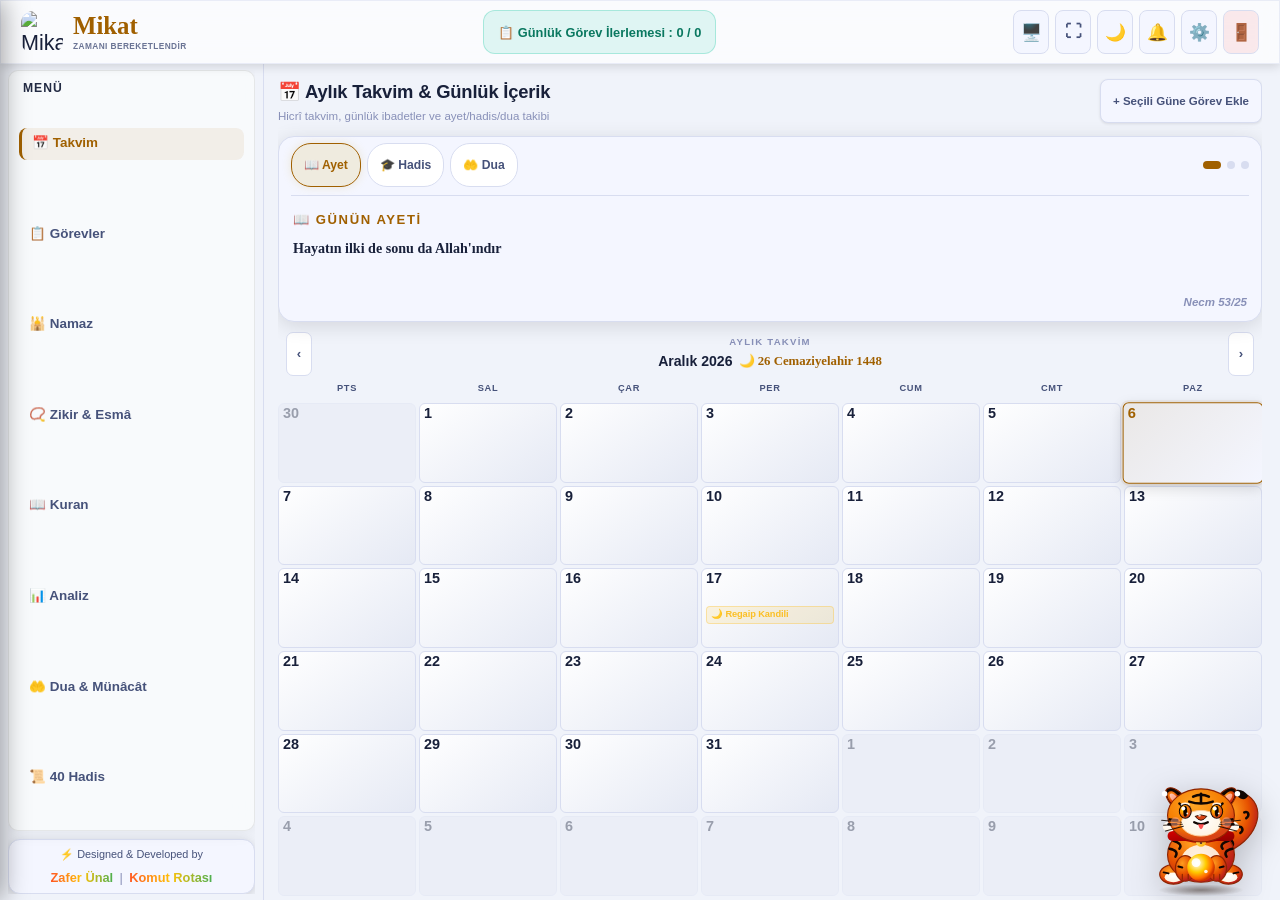
==== index.html @ a6296bce "feat(mikat): admin paneli, UI/UX ve PWA güncellemeleri, veri ve encoding optimizasyonu" ====
<!DOCTYPE html>
<html lang="tr" data-theme="light">

<head>
  <!--
  Mikat v7.1
  Görev yönetimi, ibadet takibi, alışkanlık izleme,
  odaklanma sayacı ve şifreli yedekleme uygulaması.
  Tek dosyalık HTML/CSS/JavaScript — localStorage tabanlı.
-->
  <meta charset="UTF-8">
  <meta http-equiv="Content-Security-Policy"
    content="default-src 'self'; script-src 'self' 'unsafe-inline' https://cdnjs.cloudflare.com; connect-src 'self' https://api.aladhan.com https://fonts.googleapis.com https://fonts.gstatic.com; style-src 'self' 'unsafe-inline' https://fonts.googleapis.com https://cdnjs.cloudflare.com; font-src 'self' https://fonts.gstatic.com https://cdnjs.cloudflare.com data:; img-src 'self' data:; frame-src 'none'; object-src 'none';">
  <meta name="viewport" content="width=device-width, initial-scale=1.0">
  <meta name="theme-color" content="#0d1117">
  <meta name="description"
    content="Mikat — Görev yönetimi, namaz takibi, alışkanlık izleme ve Pomodoro sayacı. Zamanı bereketlendir.">
  <meta name="application-name" content="Mikat">
  <meta name="apple-mobile-web-app-capable" content="yes">
  <meta name="apple-mobile-web-app-status-bar-style" content="black-translucent">
  <meta name="apple-mobile-web-app-title" content="Mikat">
  <title>Mikat — Zamanı Bereketlendir</title>
  <link rel="icon" type="image/png" sizes="192x192" href="icons/icon-192.png">
  <link rel="apple-touch-icon" href="icons/apple-touch-icon.png">
  <link rel="manifest" href="manifest.json">
  <link rel="preconnect" href="https://fonts.googleapis.com">
  <link rel="preconnect" href="https://fonts.gstatic.com" crossorigin>
  <link
    href="https://fonts.googleapis.com/css2?family=Amiri+Quran&family=Amiri:ital,wght@0,400;0,700;1,400;1,700&family=Scheherazade+New:wght@400;700&family=Outfit:wght@300;400;500;600;700&family=JetBrains+Mono:wght@400;500;600&display=swap"
    rel="stylesheet">
  <link rel="stylesheet" href="styles.css">
  
  <!-- NEXUS Auth Library & Guard (Safe Fallback for Standalone cPanel Deployment) -->
  <script src="../nexus-auth.js" onerror="console.warn('NexusAuth not loaded (standalone mode)');"></script>
  <script>if (typeof NexusAuth !== 'undefined' && typeof NexusAuth.requireAuth === 'function') { NexusAuth.requireAuth('../login.html'); }</script>
</head>

<body class="light">

  <!-- ═══ ÜST BAR ═══ -->
  <div class="topbar">
    <div style="display:flex; align-items:center; gap:8px;">
      <!-- Mobil Hamburger Butonu (sadece < 768px'de sol tarafta görünür) -->
      <button class="tbtn hamburger-btn" id="hamburgerBtn" onclick="toggleMobileDrawer()" title="Menü"
        aria-label="Menü" style="display:none;">☰</button>
      <div class="brand">
        <div class="brand-ico" style="background: none; border: none; padding: 0;">
          <img src="mikat-logo.png" alt="Mikat"
            style="width: 100%; height: 100%; object-fit: cover; border-radius: 12px; display: block;">
        </div>
        <div>
          <div class="brand-name">Mikat</div>
          <div class="brand-sub">Zamanı Bereketlendir</div>
        </div>
      </div>
    </div>

    <!-- Ortadaki Akıllı Canlı İstatistik Kartı (Tüm İbadet ve Görev Çipleri) -->
    <div class="header-dua" id="headerAssistant"
      style="display: flex; align-items: center; justify-content: center; gap: 6px;">
      <div id="headerAssistantMsg"
        style="display:flex; align-items:center; justify-content:center; gap:6px; flex-wrap:wrap; background:none; border:none;">
        Yükleniyor...</div>
    </div>

    <!-- Sağ Taraf: Akıllı Tahta, Tam Ekran, Tema, Bildirimler, Ayarlar -->
    <div class="top-r" style="display:flex; align-items:center; gap:6px;">
      <button class="tbtn" id="smartboardBtn" onclick="toggleSmartboardMode()"
        title="Akıllı Tahta Modu (Yazı/Buton Büyüt)" style="width:36px; height:36px; font-size:1.05rem;">🖥️</button>
      <button class="tbtn" id="fullscreenBtn" onclick="toggleFullscreen()" title="Tam Ekran Modu"
        style="width:36px; height:36px; font-size:1.05rem;">⛶</button>
      <button class="tbtn" id="themeBtn" onclick="toggleTheme()" title="Tema Değiştir"
        style="width:36px; height:36px; font-size:1.05rem;">☀️</button>
      <button class="tbtn notif-btn" id="notifBtn" onclick="toggleNotifications()" title="Bildirimler"
        style="width:36px; height:36px; font-size:1.05rem; position:relative;">
        🔔<div class="notif-dot"></div>
      </button>
      <button class="tbtn" onclick="openSettings()" title="Ayarlar"
        style="width:36px; height:36px; font-size:1.05rem;">⚙️</button>
      <button class="tbtn" onclick="NexusAuth.logout('../login.html')" title="Çıkış Yap"
        style="width:36px; height:36px; font-size:1.05rem; background: rgba(239, 68, 68, 0.1);">🚪</button>
    </div>
  </div>

  <!-- ═══ MOBİL DRAWER (Sidebar Slide-in) ═══ -->
  <div class="mobile-drawer-overlay" id="mobileDrawerOverlay" onclick="closeMobileDrawer()"></div>
  <div class="mobile-drawer" id="mobileDrawer">
    <div class="mobile-drawer-header">
      <div class="drawer-title-wrap">
        <span class="drawer-title">☰ Menü</span>
      </div>
      <button class="drawer-close-btn" onclick="closeMobileDrawer()" title="Kapat" aria-label="Kapat">✕</button>
    </div>
    <div class="mobile-drawer-menu">
      <button class="menu-item-vertical on" onclick="showView('calendar', this); closeMobileDrawer();">📅 Takvim</button>
      <button class="menu-item-vertical" onclick="showView('tasks', this); closeMobileDrawer();">📋 Görevler</button>
      <button class="menu-item-vertical" onclick="showView('prayers', this); closeMobileDrawer();">🕌 Namaz</button>
      <button class="menu-item-vertical" onclick="showView('zikir', this); closeMobileDrawer();">📿 Zikir &amp; Esmâ</button>
      <button class="menu-item-vertical" onclick="showView('quran', this); closeMobileDrawer();">📖 Kuran</button>
      <button class="menu-item-vertical" onclick="showView('habits', this); closeMobileDrawer();">📊 Analiz</button>
      <button class="menu-item-vertical" onclick="showView('dua', this); closeMobileDrawer();">🤲 Dua &amp; Münâcât</button>
      <button class="menu-item-vertical" onclick="showView('hadis', this); closeMobileDrawer();">📜 40 Hadis</button>
      <button class="menu-item-vertical" data-view="books" style="display: none;" onclick="showView('books', this); closeMobileDrawer();">📚 Kitaplık</button>
      <button class="menu-item-vertical" data-view="komutrotasi" style="display: none;" onclick="showView('komutrotasi', this); closeMobileDrawer();">🌐 Komut Rotası</button>
      <button class="menu-item-vertical" data-view="teacher" style="display: none;" onclick="showView('teacher', this); closeMobileDrawer();">🏫 Bilişimci Hocam</button>

      <button class="menu-item-vertical" onclick="openSettings(); closeMobileDrawer();" style="margin-top:8px;">⚙️ Ayarlar &amp; Sistem</button>

      <!-- Mobil Hızlı Aksiyon Butonları (Header Ortak Standartları) -->
      <div class="drawer-actions-grid" style="display: grid; grid-template-columns: repeat(3, 1fr); gap: 6px; margin-top: 10px;">
        <button class="tbtn" onclick="toggleSmartboardMode(); closeMobileDrawer();" title="Akıllı Tahta Modu" style="width:100%; height:38px; border-radius:8px; display:flex; align-items:center; justify-content:center; gap:4px; font-size:0.72rem; background:var(--sf2); border:1px solid var(--bd); color:var(--tx);"><span style="font-size:1rem;">🖥️</span> Tahta</button>
        <button class="tbtn" onclick="toggleFullscreen(); closeMobileDrawer();" title="Tam Ekran" style="width:100%; height:38px; border-radius:8px; display:flex; align-items:center; justify-content:center; gap:4px; font-size:0.72rem; background:var(--sf2); border:1px solid var(--bd); color:var(--tx);"><span style="font-size:1rem;">⛶</span> Ekran</button>
        <button class="tbtn" id="drawerThemeBtn" onclick="toggleTheme(); updateSettingsThemeNotifUI();" title="Tema Değiştir" style="width:100%; height:38px; border-radius:8px; display:flex; align-items:center; justify-content:center; gap:4px; font-size:0.72rem; background:var(--sf2); border:1px solid var(--bd); color:var(--tx);"><span style="font-size:1rem;">☀️</span> Tema</button>
        <button class="tbtn" onclick="toggleNotifications(); updateSettingsThemeNotifUI();" title="Bildirimler" style="width:100%; height:38px; border-radius:8px; display:flex; align-items:center; justify-content:center; gap:4px; font-size:0.72rem; background:var(--sf2); border:1px solid var(--bd); color:var(--tx); position:relative;"><span style="font-size:1rem;">🔔</span> Bildirim</button>
        <button class="tbtn" onclick="openSettings(); closeMobileDrawer();" title="Ayarlar" style="width:100%; height:38px; border-radius:8px; display:flex; align-items:center; justify-content:center; gap:4px; font-size:0.72rem; background:var(--sf2); border:1px solid var(--bd); color:var(--tx);"><span style="font-size:1rem;">⚙️</span> Ayarlar</button>
        <button class="tbtn" onclick="NexusAuth.logout('../login.html')" title="Çıkış Yap" style="width:100%; height:38px; border-radius:8px; display:flex; align-items:center; justify-content:center; gap:4px; font-size:0.72rem; background:rgba(239, 68, 68, 0.1); border:1px solid rgba(239, 68, 68, 0.2); color:#ef4444;"><span style="font-size:1rem;">🚪</span> Çıkış</button>
      </div>

      <!-- Geliştirici İmzası -->
      <a href="admin.html" class="developer-credit-card" style="margin-top: 14px; text-decoration: none; display: flex; cursor: pointer;">
        <div class="credit-header">
          <span>⚡ Designed &amp; Developed by</span>
        </div>
        <div class="credit-names">
          <span class="gradient-text-animated">Zafer Ünal</span>
          <span class="credit-divider">|</span>
          <span class="gradient-text-animated">Komut Rotası</span>
        </div>
      </a>
    </div>
  </div>

  <!-- ═══ ANA LAYOUT ═══ -->
  <div class="layout">

    <!-- SOL PANEL -->
    <div class="sidebar">
      <div class="sidebar-wrapper">
        <!-- Menü Kartı -->
        <div class="dcard sidebar-menu-card">
          <div class="slbl" style="margin-bottom:8px">Menü</div>
          <div class="sidebar-menu-list">
            <button class="menu-item-vertical on" onclick="showView('calendar', this)">📅 Takvim</button>
            <button class="menu-item-vertical" onclick="showView('tasks', this)">📋 Görevler</button>
            <button class="menu-item-vertical" onclick="showView('prayers', this)">🕌 Namaz</button>
            <button class="menu-item-vertical" onclick="showView('zikir', this)">📿 Zikir & Esmâ</button>
            <button class="menu-item-vertical" onclick="showView('quran', this)">📖 Kuran</button>
            <button class="menu-item-vertical" onclick="showView('habits', this)">📊 Analiz</button>
            <button class="menu-item-vertical" onclick="showView('dua', this)">🤲 Dua & Münâcât</button>
            <button class="menu-item-vertical" onclick="showView('hadis', this)">📜 40 Hadis</button>
            <button class="menu-item-vertical" data-view="books" style="display: none;" onclick="showView('books', this)">📚 Kitaplık</button>
            <button class="menu-item-vertical" data-view="komutrotasi" style="display: none;" onclick="showView('komutrotasi', this)">🌐 Komut Rotası</button>
            <button class="menu-item-vertical" data-view="teacher" style="display: none;" onclick="showView('teacher', this)">🏫 Bilişimci Hocam</button>
          </div>
        </div>

        <!-- Oturum Açma Kartı (Pasif Yapıldı - İleride Kullanılabilir) -->
        <div class="dcard sidebar-auth-card" id="sidebarAuthCard" style="display: none !important;"></div>

        <!-- Ayarlar Kartı (Üst Bara Taşındı) -->
        <div class="dcard sidebar-settings-card" style="display: none !important;">
          <div class="slbl" style="margin-bottom:6px">Ayarlar & Sistem</div>
          <div class="sidebar-settings-buttons" style="display:flex; gap:6px; margin-bottom:8px;">
            <button class="tbtn" onclick="toggleTheme()" title="Tema"
              style="flex:1; width:auto; height:36px;">☀️</button>
            <button class="tbtn notif-btn" onclick="toggleNotifications()" title="Bildirimler"
              style="flex:1; width:auto; height:36px; position:relative;">
              🔔<div class="notif-dot"></div>
            </button>
            <button class="tbtn" onclick="openSettings()" title="Ayarlar"
              style="flex:1; width:auto; height:36px;">⚙️</button>
          </div>
          <button class="tbtn-add" onclick="openAdd()" style="width:100%; height:36px;">+ Görev Ekle</button>
        </div>

        <!-- Geliştirici İmzası (MANDATORY RULE REQUIREMENT) -->
        <a href="admin.html" class="developer-credit-card" style="text-decoration: none; display: flex; cursor: pointer;">
          <div class="credit-header">
            <span>⚡ Designed &amp; Developed by</span>
          </div>
          <div class="credit-names">
            <span class="gradient-text-animated">Zafer Ünal</span>
            <span class="credit-divider">|</span>
            <span class="gradient-text-animated">Komut Rotası</span>
          </div>
        </a>
      </div>
    </div>

    <!-- ORTA — İÇERİK -->
    <div class="center">

      <!-- GÖREVLER -->
      <div class="view" id="v-tasks">
        <div class="page-hdr">
          <div>
            <div class="page-title" id="pgTitle">🗂️ Tüm Görevler</div>
            <div class="page-sub" id="pgSub">Tüm kategoriler</div>
          </div>
          <div class="page-acts" style="display:flex; gap:6px; align-items:center;">
            <button class="btn btn-primary" onclick="openAdd()" title="Yeni Görev Ekle">+ Görev Ekle</button>
            <button class="btn" id="btnHabitsPanelToggle" onclick="toggleTaskHabitsPanel()" title="Alışkanlıklarım">🔥
              Alışkanlıklar</button>
            <button class="btn" id="btnFocusPanelToggle" onclick="toggleTaskFocusPanel()"
              title="Odaklanma Sayacı & Süreler">⏱️ Odaklanma</button>
            <div class="tasks-action-dropdown-wrap" style="position:relative;">
              <button class="btn" onclick="toggleTaskActionsMenu(event)" title="Diğer İşlemler">⚡ İşlemler ▾</button>
              <div class="tasks-action-dropdown" id="tasksActionsMenu">
                <button onclick="openBatchAddModal()"><span class="act-ico">📥</span> Toplu Görev Ekle</button>
                <button id="btnToggleSelect" onclick="toggleSelectMode()"><span class="act-ico">☑️</span> Seçim Modu</button>
                <button onclick="clearDone()"><span class="act-ico">🧹</span> Tamamlananları Temizle</button>
                <button onclick="openCatManager()"><span class="act-ico">⚙️</span> Kategorileri Yönet</button>
              </div>
            </div>
          </div>
        </div>

        <!-- GÖREV ALIŞKANLIKLAR ÜST PANELİ -->
        <div class="tasks-habits-panel" id="tasksHabitsPanel"
          style="display: none; margin-bottom: 16px; margin-top: 8px; padding: 14px; background: var(--sf); border: 1px solid var(--bd); border-radius: var(--r);">
          <div style="display:flex; justify-content:space-between; align-items:center; margin-bottom:12px;">
            <span style="font-weight:700; font-size:0.88rem; color:var(--tx);">🔥 Günlük Alışkanlıklarım</span>
            <button class="btn btn-primary" style="padding:4px 10px; font-size:0.75rem;" onclick="addHabitPrompt()">+
              Yeni Alışkanlık</button>
          </div>
          <div id="habitListTasks" class="habits-view-list"></div>
        </div>

        <!-- GÖREV ODAKLANMA & POMODORO SAYACI (PREMİUM GLASSMORPHIC DASHBOARD) -->
        <div class="focus-dashboard-grid" id="tasksFocusPanel" style="display: none;">
          <!-- 1. SOL KART: POMODORO TIME RING & SAYAÇ -->
          <div class="focus-card">
            <div>
              <div class="focus-card-hdr">
                <div class="focus-card-title">⏱️ Odaklanma &amp; Pomodoro Zamanlayıcısı</div>
                <span id="timerCatLbl" style="color:var(--teal); font-weight:700; font-size:0.72rem;"></span>
              </div>

              <!-- MOD SEKMELERİ -->
              <div class="focus-mode-tabs">
                <button class="focus-mode-btn on" id="btnModeWork" onclick="setPomodoroMode('work', 25, this)">💻 Çalışma (25d)</button>
                <button class="focus-mode-btn" id="btnModeShortBreak" onclick="setPomodoroMode('shortBreak', 5, this)">☕ Mola (5d)</button>
                <button class="focus-mode-btn" id="btnModeLongBreak" onclick="setPomodoroMode('longBreak', 15, this)">🌴 Mola (15d)</button>
                <button class="focus-mode-btn" id="btnCancelBreak" onclick="clearBreakMode()" style="display:none; color:var(--rose); font-weight:800; background:var(--sf2); border:1px solid var(--rose);">✕ İptal</button>
              </div>

              <!-- RING TIMER -->
              <div class="focus-ring-center">
                <svg viewBox="0 0 110 110">
                  <defs>
                    <linearGradient id="pomoGradient" x1="0%" y1="0%" x2="100%" y2="100%">
                      <stop offset="0%" stop-color="var(--teal)" />
                      <stop offset="100%" stop-color="var(--gold)" />
                    </linearGradient>
                  </defs>
                  <circle cx="55" cy="55" r="45" fill="none" stroke="var(--bd)" stroke-width="7" />
                  <circle id="timerRing" cx="55" cy="55" r="45" fill="none" stroke="url(#pomoGradient)" stroke-width="7"
                    stroke-linecap="round" stroke-dasharray="282.74" stroke-dashoffset="0" transform="rotate(-90 55 55)"
                    style="transition: stroke-dashoffset 1s linear;" />
                </svg>
                <div style="position:absolute; top:0; left:0; width:100%; height:100%; display:flex; flex-direction:column; align-items:center; justify-content:center;">
                  <div class="focus-digits" id="tnum">25:00</div>
                  <div class="focus-status-lbl" id="tph">Çalışma Zamanı</div>
                </div>
              </div>

              <!-- HIZLI SÜRE ÇİPLERİ -->
              <div class="focus-presets">
                <button class="focus-preset-chip" onclick="setPreset(15,this)">15dk</button>
                <button class="focus-preset-chip on" onclick="setPreset(25,this)">25dk 📚</button>
                <button class="focus-preset-chip" onclick="setPreset(30,this)">30dk</button>
                <button class="focus-preset-chip" onclick="setPreset(45,this)">45dk</button>
                <button class="focus-preset-chip" onclick="setPreset(60,this)">60dk</button>
              </div>

              <!-- KATEGORİ SEÇİMİ VE SEANSLAR -->
              <select class="fsel" id="timerCat" style="width: 100%; margin-top: 8px;"></select>
              
              <div style="display:flex; justify-content:space-between; align-items:center; margin-top:10px; font-size:0.75rem; color:var(--tx2);">
                <span>Bugünkü Tamamlanan Seanslar</span>
                <div class="sdots" id="sdots">
                  <div class="sdot"></div>
                  <div class="sdot"></div>
                  <div class="sdot"></div>
                  <div class="sdot"></div>
                </div>
              </div>
            </div>

            <!-- BUTONLAR -->
            <div class="focus-act-btns">
              <button class="focus-btn-start" id="tbstart" onclick="timerToggle()">▶️ Başlat</button>
              <button class="focus-btn-reset" onclick="timerReset()">↺ Sıfırla</button>
            </div>
          </div>

          <!-- 2. SAĞ KART: KATEGORİ SÜRELERİ -->
          <div class="focus-card">
            <div>
              <div class="focus-card-hdr">
                <div class="focus-card-title">⏰ Günlük Kategori Süreleri</div>
                <span style="font-size:0.70rem; color:var(--tx3);">Odaklanılan Süreler</span>
              </div>
              <div id="catTimes" style="display:flex; flex-direction:column; gap:6px;"></div>
            </div>
          </div>
        </div>

        <!-- GÜNLÜK İLERLEME BARI -->
        <div class="task-prog-bar-wrap" id="taskProgressBarWrap">
          <div class="task-prog-info">
            <span class="task-prog-lbl" id="taskProgLbl">Günlük Görev İlerlemesi</span>
            <span class="task-prog-val" id="taskProgVal">%0 (0/0)</span>
          </div>
          <div class="task-prog-track">
            <div class="task-prog-fill" id="taskProgFill" style="width: 0%"></div>
          </div>
        </div>

        <!-- FİLTRE VE ARAMA ÇUBUĞU (KOMPAKT 2 SATIR) -->
        <div class="fbar-compact">
          <!-- Üst Satır: Arama, Kategori, Sıralama -->
          <div class="fbar-top-row">
            <div class="sw">
              <span class="sw-i">🔍</span>
              <input type="text" id="searchInp" placeholder="Görev ara..." oninput="renderTasks()" />
            </div>
            <select class="fsort" id="catFilterSel" onchange="filterCat(this.value || null)">
              <option value="">📂 Tüm Kategoriler</option>
            </select>
            <select class="fsort" id="sortSel" onchange="renderTasks()">
              <option value="priority">⚡ Öncelik</option>
              <option value="due">📅 Tarih</option>
              <option value="created">🕒 Eklenme</option>
              <option value="name">🔤 İsim</option>
              <option value="cat">📂 Kategori</option>
            </select>
          </div>
          <!-- Alt Satır: Segmented Filter Chips (Tam 3 Ana Filtre) -->
          <div class="fbar-segmented" id="taskMainFilterBar">
            <button class="fchip on" onclick="setFilter('all',this)" id="fchip-all">Tümü <span class="fchip-cnt" id="cnt-all">0</span></button>
            <button class="fchip" onclick="setFilter('pending',this)" id="fchip-pending">Bekliyor <span class="fchip-cnt" id="cnt-pending">0</span></button>
            <button class="fchip" onclick="setFilter('done',this)" id="fchip-done">Bitti <span class="fchip-cnt" id="cnt-done">0</span></button>
          </div>
        </div>

        <div id="taskList"></div>
      </div>

      <!-- TAKVİM -->
      <div class="view on" id="v-calendar">
        <div class="page-hdr">
          <div>
            <div class="page-title">📅 Aylık Takvim & Günlük İçerik</div>
            <div class="page-sub">Hicrî takvim, günlük ibadetler ve ayet/hadis/dua takibi</div>
          </div>
          <div class="page-acts">
            <button class="btn" onclick="openAddForSelectedDay()">+ Seçili Güne Görev Ekle</button>
          </div>
        </div>

        <!-- Mobil: Canlı istatistik chip'leri (sadece < 768px'de görünür) -->
        <div class="mobile-stats-strip" id="mobileStatsStrip">
          <div id="mobileStatsMsg" class="mobile-stats-inner">Yükleniyor...</div>
        </div>

        <!-- Günlük İçerik Slider Karesi (Yandan Geçişli & Otomatik) -->
        <div class="daily-slider-card">
          <div class="daily-slider-header">
            <div class="daily-slider-tabs">
              <button class="daily-tab-btn on" onclick="setDailySlide(0)">📖 Ayet</button>
              <button class="daily-tab-btn" onclick="setDailySlide(1)">🎓 Hadis</button>
              <button class="daily-tab-btn" onclick="setDailySlide(2)">🤲 Dua</button>
            </div>
            <div class="daily-slider-dots">
              <span class="daily-dot on" onclick="setDailySlide(0)"></span>
              <span class="daily-dot" onclick="setDailySlide(1)"></span>
              <span class="daily-dot" onclick="setDailySlide(2)"></span>
            </div>
          </div>

          <div class="daily-slider-wrapper" id="dailySliderWrapper">
            <div class="daily-slider-track" id="dailySliderTrack">
              <!-- 1. GÜNÜN AYETİ -->
              <div class="daily-slide">
                <div class="daily-title">📖 GÜNÜN AYETİ</div>
                <div class="daily-text" id="dailyAyatText">Rabbin, kendisinden başkasına kulluk etmemenizi ve anne babaya iyilik etmenizi emretti.</div>
                <div class="daily-src" id="dailyAyatSrc">İsrâ 17/23</div>
              </div>

              <!-- 2. GÜNÜN HADİSİ -->
              <div class="daily-slide hadis">
                <div class="daily-title">🎓 GÜNÜN HADİSİ</div>
                <div class="daily-text" id="dailyHadisText">Merhamet etmeyene merhamet olunmaz.</div>
                <div class="daily-src" id="dailyHadisSrc">Buhârî, Edeb, 18</div>
              </div>

              <!-- 3. GÜNÜN DUASI -->
              <div class="daily-slide dua">
                <div class="daily-title">🤲 GÜNÜN DUASI</div>
                <div class="daily-text" id="dailyDuaText">Rabbim! Beni namaza devam edenlerden eyle.</div>
                <div class="daily-src" id="dailyDuaSrc">İbrâhîm 14/40</div>
              </div>
            </div>
          </div>
        </div>

        <!-- Aylık Takvim -->
        <div class="cal-main-full">
          <div class="month-head">
            <button class="month-nav" onclick="changeMonth(-1)">‹</button>
            <div style="flex: 1; text-align: center; display: flex; flex-direction: column; align-items: center;">
              <div class="section-lbl">AYLIK TAKVİM</div>
              <div class="month-title" id="monthTitle">—</div>
            </div>
            <button class="month-nav" onclick="changeMonth(1)">›</button>
          </div>
          <div class="wgrid" id="wgrid"></div>
        </div>
      </div><!-- /v-calendar -->

      <!-- NAMAZ -->
      <div class="view" id="v-prayers">
        <div class="page-hdr">
          <div>
            <div class="page-title">🕌 Namaz Vakitleri & İbadet Takibi</div>
            <div class="page-sub">Konumunuza göre vakitler, vakit takipleri ve kaza hesaplayıcı</div>
          </div>
          <div class="page-acts">
            <button class="btn" onclick="openSettings()">⚙️ Vakit Ayarları</button>
          </div>
        </div>

        <!-- Ramazan & Kerahat Uyarıları -->
        <div id="ramazanBanner"
          style="display:none; background:linear-gradient(135deg,#059669,#047857); color:#fff; border-radius:10px; padding:10px 13px; margin-bottom:8px; font-size:.78rem; text-align:center; font-weight:600">
          🌙 Ramazan-ı Şerifiniz Mübarek Olsun</div>
        <div id="kerahatBanner"
          style="display:none; background:var(--rosebg); color:var(--rose); border:1px solid var(--rose); border-radius:10px; padding:10px 13px; margin-bottom:8px; font-size:.78rem; text-align:center; font-weight:700">
        </div>

        <!-- ── MASAÜSTÜ (PC): GÜNÜN 24 SAATLİK DETAYLI VAKİT ZAMAN ŞERİDİ ── -->
        <div class="ncard namaz-desktop-strip"
          style="margin-bottom: 10px; padding: 12px 16px; background: linear-gradient(135deg, #0d1b2e 0%, #060c15 100%); border: 2px solid #1e3a5f; border-radius: 16px;">
          <div style="display: flex; justify-content: space-between; align-items: center; margin-bottom: 10px;">
            <div
              style="font-weight: 800; font-size: 0.72rem; color: var(--gold); letter-spacing: 0.08em; text-transform: uppercase; display: flex; align-items: center; gap: 6px;">
              <span>⏳ GÜNÜN 24 SAATLİK DETAYLI VAKİT ZAMAN ŞERİDİ</span>
            </div>
            <div id="timelineCurrentTime"
              style="font-family: 'JetBrains Mono', monospace; font-size: 0.82rem; color: var(--teal); font-weight: 800;">
              --:--:--</div>
          </div>
          <div id="prayerTimelineCard" style="width: 100%; max-width: 100%; box-sizing: border-box;">
            <div id="prayerTimelineTrack"
              style="position: relative; width: 100%; height: 60px; background: rgba(0,0,0,0.6); border: 2.5px solid rgba(255,255,255,0.25); border-radius: 12px; overflow: visible; display: flex; align-items: center; box-shadow: 0 4px 18px rgba(0,0,0,0.5);">
              <div id="timelineSegments"
                style="position: absolute; top: 0; bottom: 0; left: 0; right: 0; display: flex; border-radius: 9px; overflow: hidden;">
              </div>
              <div id="timelineNeedle"
                style="position: absolute; top: -12px; bottom: -12px; width: 7px; background: #10b981; border-radius: 4px; z-index: 100; box-shadow: 0 0 20px #10b981, 0 0 8px #ffffff; transition: left 1s linear; pointer-events: none;">
                <div
                  style="position: absolute; top: 50%; left: 5px; transform: translateY(-50%); width: 0; height: 0; border-top: 12px solid transparent; border-bottom: 12px solid transparent; border-left: 16px solid #10b981; filter: drop-shadow(3px 0 6px rgba(16,185,129,0.9));">
                </div>
                <div
                  style="position: absolute; top: -16px; left: -11px; width: 29px; height: 29px; background: #10b981; border: 2.5px solid #ffffff; border-radius: 50%; display: flex; align-items: center; justify-content: center; font-size: 16px; font-weight: 900; color: #042f2e; box-shadow: 0 0 18px #10b981;">
                  ➔</div>
              </div>
            </div>
          </div>
        </div>

        <!-- ── MOBİL SÜRÜM: VAKİT KADRANI ── -->
        <div class="ncard gauge-card namaz-mobile-dial"
          style="margin-bottom: 10px; padding: 12px 14px; background: linear-gradient(135deg, #092c2a 0%, #031413 100%); border: 2px solid #0d403d; border-radius: 16px; box-shadow: 0 8px 32px rgba(0,0,0,0.4); width: 100%; box-sizing: border-box;">
          <div id="dialHoverTitle"
            style="color: var(--gold); font-size: 0.65rem; font-weight: 800; letter-spacing: 0.08em; text-transform: uppercase; margin-bottom: 6px; min-height: 14px; text-align: center; width: 100%;">
            VAKİT KADRANI
          </div>
          <div class="gauge-wrap"
            style="width: 100%; max-width: 360px; height: 180px; margin: 0 auto; position: relative; overflow: hidden; display: flex; justify-content: center;">
            <svg id="vakitDialSvg" width="360" height="180" viewBox="0 10 200 100" style="overflow: hidden;">
              <!-- Outer circle border (arch) -->
              <path d="M 18 110 A 82 82 0 0 1 182 110" fill="none" stroke="rgba(20,91,88,0.4)" stroke-width="1" />

              <!-- Outer Bezel for Hour Numbers (arch segment) -->
              <path d="M 2 110 A 98 98 0 0 1 198 110 L 182 110 A 82 82 0 0 0 18 110 Z" fill="#9bc7c5" stroke="#145b58" stroke-width="0.8" />

              <!-- Sector paths (annular sectors) -->
              <g id="dialSectors"></g>

              <!-- Separator lines -->
              <g id="dialSeparators"></g>

              <!-- Ticks and hour numbers -->
              <g id="dialHours"></g>

              <!-- Marker dots -->
              <g id="dialMarkers"></g>

              <!-- Central circle for countdown backdrop (arch) -->
              <path d="M 48 110 A 52 52 0 0 1 152 110 Z" fill="#a4cfce" stroke="#145b58" stroke-width="1.2" />

              <!-- Needle (Red pointer) -->
              <line id="dialNeedle" x1="100" y1="110" x2="100" y2="24" stroke="#ef4444" stroke-width="2.5" stroke-linecap="round" />
              <!-- Needle cap -->
              <circle cx="100" cy="110" r="4.5" fill="#ef4444" />
            </svg>

            <!-- Info in the center: countdown timer with dark text -->
            <div id="dialCenterText"
              style="position: absolute; bottom: 8px; left: 0; right: 0; display: flex; flex-direction: column; align-items: center; justify-content: center; text-align: center; pointer-events: none; line-height: 1.15;">
              <div id="dialCountdownLabel"
                style="font-size: 0.60rem; font-weight: 900; color: #0c3d3a; text-transform: uppercase; letter-spacing: 0.05em; opacity: 0.95; margin-bottom: 2px;">
                Vaktin Çıkmasına</div>
              <div style="font-size: 1.45rem; font-weight: 900; color: #031413; font-family: 'JetBrains Mono', monospace; letter-spacing: -0.02em;" id="dialCountdown">
                --:--<span style="font-size: 0.65em; font-weight: 900; vertical-align: super; margin-left: 1px;" id="dialCountdownSec">--</span>
              </div>
            </div>
          </div>
        </div>

        <!-- ── NAMAZ KARTLARI (VAKİT TİKLERİ, GÜNÜN AYETİ, KAZA BORÇLARI) ── -->
        <div class="namaz-cards-wrapper">

          <!-- 1. GÜNÜN AYETİ (MOBİLDE ÜSTTE TEK SATIR) -->
          <div class="namaz-quote-col">
            <div class="ncard" id="vaktinQuoteCard"
              style="display: flex; flex-direction: column; justify-content: space-between; gap: 6px; margin: 0; padding: 12px 16px; border-left: 4px solid var(--gold); border-radius: 12px; background: linear-gradient(135deg, #131924 0%, #090c12 100%); border: 1.5px solid var(--bd); flex: 1; overflow: hidden;">
              <!-- 1. Üst Kısım: Başlık -->
              <div id="vaktinQuoteTitle"
                style="font-size: 0.68rem; font-weight: 800; color: var(--gold); letter-spacing: 0.08em; text-align: left; width: 100%;">
                📖 GÜNÜN AYETİ</div>

              <!-- 2. Orta Kısım: Okunaklı Harekeli Arapça Ayet & Türkçe Meal -->
              <div
                style="display: flex; flex-direction: column; align-items: flex-end; text-align: right; gap: 4px; width: 100%; margin: 4px 0;">
                <div id="vaktinQuoteArabic"
                  style="font-family: var(--font-arabic); font-size: clamp(1.4rem, 1.75vw, 1.85rem); color: var(--gold); display: none; text-align: right; line-height: 1.85; direction: rtl; letter-spacing: normal; word-break: break-word; max-width: 100%; padding: 4px 0;">
                </div>
                <div id="vaktinQuoteText"
                  style="font-size: 0.94rem; font-weight: 700; color: var(--tx); line-height: 1.45; text-align: right; word-break: break-word; max-width: 100%;">
                </div>
              </div>

              <!-- 3. Alt Kısım: Sure İsim ve Numarası -->
              <div id="vaktinQuoteSrc"
                style="font-size: 0.84rem; color: var(--gold); font-weight: 800; text-align: left; width: 100%; border-top: 1px solid rgba(255,255,255,0.08); padding-top: 6px; margin-top: 2px;">
                —</div>
            </div>
          </div>

          <!-- 2. ALT SATIR: VAKİT TİKLERİ (SOL) & KAZA BORÇLARI (SAĞ) (MOBİLDE YAN YANA) -->
          <div class="namaz-check-qada-row">
            <!-- Vakit Tikleri Kartı -->
            <div class="ncard namaz-check-card"
              style="display: flex; flex-direction: column; justify-content: flex-start; margin: 0; padding: 6px 9px; border: 3px solid #1b355a; border-radius: 12px; flex: 1; align-self: stretch !important; box-sizing: border-box; background: linear-gradient(135deg, #0d1b2e 0%, #060c15 100%); gap: 4px;">
              <div class="daily-title"
                style="color:var(--teal); font-size: 0.56rem; font-weight: 800; letter-spacing: 0.08em; display: flex; justify-content: space-between; align-items: center;">
                <span>🕌 VAKİT TİKLERİ</span>
                <span id="namazCnt" style="color:var(--teal); font-family: 'JetBrains Mono', monospace;">0/5</span>
              </div>

              <!-- İbadet İlerleme Barı -->
              <div style="margin-bottom: 2px;">
                <div style="height: 4px; background: rgba(255,255,255,0.08); border-radius: 2px; overflow: hidden;">
                  <div id="ibadetBar"
                    style="height: 100%; width: 0%; background: linear-gradient(90deg, var(--teal), var(--gold)); transition: width 0.3s ease;">
                  </div>
                </div>
                <div id="ibadetMsg"
                  style="font-size: 0.54rem; color: var(--tx3); margin-top: 2px; font-weight: 600; text-align: center;">
                </div>
              </div>

              <div id="namazChecklist" style="display: flex; flex-direction: column; gap: 2px; flex: 1;"></div>
            </div>

            <!-- Kaza Namazı Borçlarım & Öngörü Kartı -->
            <div class="ncard qada-card" id="qadaCardCompact"
              style="display: flex; flex-direction: column; justify-content: flex-start; margin: 0; padding: 6px 9px; border: 3px solid #3d1b1b; border-radius: 12px; flex: 1; align-self: stretch !important; box-sizing: border-box; background: linear-gradient(135deg, #1a0c0c 0%, #090303 100%); gap: 4px;">
              <div class="qada-head"
                style="font-weight: 800; font-size: 0.56rem; color: var(--rose); letter-spacing: 0.08em; margin-bottom: 2px; text-transform: uppercase;">
                ⏳ KAZA BORÇLARIM</div>
              <div id="qadaBox" style="display: flex; flex-direction: column; gap: 2px; flex: 1;"></div>
              <div id="qadaCalculator"
                style="margin-top: 4px; padding-top: 4px; border-top: 1px solid rgba(255,255,255,0.06);"></div>
            </div>
          </div>

        </div>

        <!-- ── NAMAZ SONRASI TESBİHAT & DUALAR REHBERİ (AKORDİYON / SEKME KARTI) ── -->
        <div class="ncard"
          style="margin-bottom: 10px; padding: 14px 16px; background: linear-gradient(135deg, #111a28 0%, #0a101b 100%); border: 1.5px solid var(--bd); border-radius: 14px;">
          <!-- Kart Başlığı ve Sekme Butonları -->
          <div
            style="display:flex; justify-content:space-between; align-items:center; flex-wrap:wrap; gap:8px; margin-bottom:12px; border-bottom:1px solid rgba(255,255,255,0.08); padding-bottom:10px;">
            <div
              style="font-weight:800; font-size:0.75rem; color:var(--gold); letter-spacing:0.08em; text-transform:uppercase; display:flex; align-items:center; gap:6px;">
              <span>📿 NAMAZ SONRASI TESBİHAT & DUALAR REHBERİ</span>
            </div>
            <div class="fbar-segmented" style="margin:0;">
              <button class="fchip on" id="tesbihatTabBtn-tesbihat" onclick="switchTesbihatTab('tesbihat', this)">📿
                33'lük Tesbihat</button>
              <button class="fchip" id="tesbihatTabBtn-ayetelkursi" onclick="switchTesbihatTab('ayetelkursi', this)">📜
                Ayete'l-Kürsî</button>
              <button class="fchip" id="tesbihatTabBtn-namazDualari"
                onclick="switchTesbihatTab('namazDualari', this)">🤲 Namaz Duaları</button>
            </div>
          </div>

          <!-- Sekme İçerikleri -->
          <div id="tesbihatTabContent">
            <!-- JS renderTesbihatTab tarafından doldurulur -->
          </div>
        </div>

      </div><!-- /v-prayers -->

      <!-- 📿 ZİKİR & ESMÂ-ÜL HÜSNA MENÜSÜ -->
      <div class="view" id="v-zikir">
        <div class="page-hdr">
          <div>
            <div class="page-title">📿 Zikir & Esmâ-ül Hüsna</div>
            <div class="page-sub">Günlük tesbihatlar, Esmâ-ül Hüsna ve interaktif Zikirmatik</div>
          </div>
          <div class="page-acts">
            <button class="btn btn-primary" disabled style="opacity: 0.45; cursor: not-allowed; pointer-events: none;" title="Zikirmatik Sayacı Pasif">📿 Zikirmatik Sayacı (Pasif)</button>
          </div>
        </div>

        <!-- GÜNÜN ESMASI & ZİKİR AYETİ SLİDER KARTI (DÖNÜŞÜMLÜ VE KAYAR GEÇİŞLİ) -->
        <div class="daily-slider-card zikir-slider-card" style="margin-bottom: 14px;">
          <div class="daily-slider-header">
            <div class="daily-slider-tabs">
              <button class="zikir-tab-btn daily-tab-btn on" onclick="setZikirSlide(0)">✨ Günün Esması</button>
              <button class="zikir-tab-btn daily-tab-btn" onclick="setZikirSlide(1)">📖 Günün Zikir Ayeti</button>
            </div>
            <div class="daily-slider-dots">
              <span class="zikir-dot daily-dot on" onclick="setZikirSlide(0)"></span>
              <span class="zikir-dot daily-dot" onclick="setZikirSlide(1)"></span>
            </div>
          </div>

          <div class="daily-slider-wrapper" id="zikirSliderWrapper" style="overflow:hidden; width:100%; border-radius:12px;">
            <div class="daily-slider-track" id="zikirSliderTrack" style="display:flex; transition:transform 0.4s ease-in-out; width:200%;">
              
              <!-- 1. GÜNÜN ESMASI -->
              <div class="daily-slide zikir-slide" style="width:50%; flex-shrink:0; box-sizing:border-box; padding:12px 16px;">
                <div style="display:flex; align-items:center; justify-content:space-between; width:100%; margin-bottom:6px;">
                  <span style="color:var(--gold); font-size:0.75rem; font-weight:800; letter-spacing:0.08em;">✨ GÜNÜN ESMASI</span>
                </div>
                <div id="esmaArabic" style="font-family:var(--font-arabic); font-size:clamp(1.7rem, 2.2vw, 2.5rem); color:var(--gold); line-height:1.3; font-weight:700; text-align:right; direction:rtl;">—</div>
                <div id="esmaTranslit" style="font-size:1.05rem; font-weight:800; color:var(--teal); text-align:left; margin-top:4px;">—</div>
                <div id="esmaMeaning" style="font-size:0.88rem; line-height:1.4; font-weight:500; color:var(--tx2); font-style:italic; text-align:left; margin-top:2px;">—</div>
              </div>

              <!-- 2. GÜNÜN ZİKİR AYETİ -->
              <div class="daily-slide zikir-slide" style="width:50%; flex-shrink:0; box-sizing:border-box; padding:12px 16px;">
                <div style="display:flex; align-items:center; justify-content:space-between; width:100%; margin-bottom:6px;">
                  <span style="color:var(--teal); font-size:0.75rem; font-weight:800; letter-spacing:0.08em;">📖 GÜNÜN ZİKİR AYETİ</span>
                  <span id="zikirCountLabel" style="font-size:0.75rem; font-weight:800; color:var(--teal); background:rgba(62,207,176,0.15); padding:2px 8px; border-radius:10px; border:1px solid rgba(62,207,176,0.3); font-family:'JetBrains Mono',monospace;">Ayet</span>
                </div>
                <div id="zikirText" style="width:100%;">—</div>
              </div>

            </div>
          </div>
        </div>

        <!-- FİLTRE VE ARAMA KONTROL ÇUBUĞU -->
        <div class="fbar-compact zikir-filter-bar" style="margin-bottom: 12px;">
          <div class="fbar-top-row">
            <div class="sw">
              <span class="sw-i">🔍</span>
              <input type="text" id="searchZikirInp" placeholder="Zikir veya Esmâ-ül Hüsna ara..."
                oninput="filterZikirView()" />
            </div>
          </div>
          <div class="fbar-segmented zikir-tabs">
            <button class="fchip on" onclick="switchZikirTab('all', this)" id="ztab-all">📿 Günlük Zikirler (<span
                id="zcnt-all">0</span>)</button>
            <button class="fchip" onclick="switchZikirTab('done', this)" id="ztab-done">✅ Tamamlananlar (<span
                id="zcnt-done">0</span>)</button>
            <button class="fchip" onclick="switchZikirTab('esma', this)" id="ztab-esma">✨ Esmâ-ül Hüsna (<span
                id="zcnt-esma">99</span>)</button>
          </div>
        </div>

        <!-- DİNAMİK ZİKİR / ESMÂ GRİD KAPSAYICISI -->
        <div id="zikirGridContainer" class="zikir-grid-container"></div>

      </div><!-- /v-zikir -->

      <!-- ANALİZ MENÜSÜ -->
      <div class="view" id="v-habits">
        <div class="page-hdr">
          <div>
            <div class="page-title">📊 Verimlilik & İbadet Analitiği</div>
            <div class="page-sub">Haftalık ibadet takibiniz, seri zincirleriniz ve verimlilik raporlarınız</div>
          </div>
          <div class="page-acts">
            <button class="btn" onclick="renderAnalytics()">🔄 Analizi Güncelle</button>
          </div>
        </div>

        <!-- 1. GENEL GÖREV & VERİMLİLİK İSTATİSTİK KARTLARI (ÖZET) -->
        <div class="ag" id="agrid" style="margin-bottom: 24px;"></div>

        <!-- 2. HAFTALIK İBADET & NAMAZ TAKİBİ -->
        <div class="weekly-ibadet" id="weeklyIbadet"
          style="margin-bottom: 24px; padding:16px; background:var(--sf); border:1px solid var(--bd); border-radius:var(--r); display: flex; flex-direction: column; justify-content: space-between;">
          <div class="wi-head"
            style="margin-bottom: 12px; display: flex; justify-content: space-between; align-items: center;">
            <span style="font-weight: 700; font-size: 0.88rem; color: var(--tx);">📈 Haftalık Namaz & İbadet
              Takibi</span>
            <span class="wi-score" id="weeklyIbadetScore"
              style="color: var(--teal); font-weight: 800; font-size: 0.88rem;">0/35</span>
          </div>
          <div class="wi-days" id="weeklyIbadetDays"
            style="display: flex; align-items: center; justify-content: space-between; gap: 8px;"></div>
        </div>

        <!-- 3. HAFTALIK GÜNLÜK ZİKİR & TESBİHAT ANALİZİ -->
        <div class="weekly-ibadet" id="weeklyZikirAnalysis"
          style="margin-bottom: 24px; padding:16px; background:var(--sf); border:1px solid var(--bd); border-radius:var(--r); display: flex; flex-direction: column; justify-content: space-between;">
          <div class="wi-head"
            style="margin-bottom: 12px; display: flex; justify-content: space-between; align-items: center; flex-wrap: wrap; gap: 8px;">
            <span
              style="font-weight: 700; font-size: 0.88rem; color: var(--tx); display:flex; align-items:center; gap:6px;">
              📿 Haftalık Günlük Zikir & Tesbihat Analizi
            </span>
            <span class="wi-score" id="weeklyZikirScore"
              style="color: #60a5fa; font-weight: 800; font-size: 0.88rem;">0/35 zikir (0/3500 defa)</span>
          </div>
          <div class="wi-days" id="weeklyZikirDays"
            style="display: flex; align-items: center; justify-content: space-between; gap: 8px; margin-bottom: 14px;">
          </div>
          <!-- Bugünkü 5 Zikrin Detaylı Dağılım Kartları -->
          <div id="dailyZikirBreakdown"
            style="padding-top:12px; border-top:1px dashed var(--bd); display:flex; flex-direction:column; gap:8px;">
          </div>
        </div>

        <!-- 4. HAFTALIK KURAN TİLÂVETİ & HATİM ANALİZİ -->
        <div class="weekly-ibadet" id="weeklyQuranAnalysis"
          style="margin-bottom: 24px; padding:16px; background:var(--sf); border:1px solid var(--bd); border-radius:var(--r); display: flex; flex-direction: column; justify-content: space-between;">
          <div class="wi-head"
            style="margin-bottom: 12px; display: flex; justify-content: space-between; align-items: center; flex-wrap: wrap; gap: 8px;">
            <span
              style="font-weight: 700; font-size: 0.88rem; color: var(--tx); display:flex; align-items:center; gap:6px;">
              📖 Haftalık Kuran Tilâveti & Hatim Analizi
            </span>
            <span class="wi-score" id="weeklyQuranScore"
              style="color: var(--teal); font-weight: 800; font-size: 0.88rem;">0/36 sure okuması</span>
          </div>
          <div class="wi-days" id="weeklyQuranDays"
            style="display: flex; align-items: center; justify-content: space-between; gap: 8px; margin-bottom: 14px;">
          </div>
          <!-- Bugünkü 6 Sure Rutininin Detaylı Dağılım Kartları -->
          <div id="dailyQuranBreakdown"
            style="padding-top:12px; border-top:1px dashed var(--bd); display:flex; flex-direction:column; gap:8px;">
          </div>
        </div>

        <!-- 5. ALIŞKANLIK & KATEGORİ SERİ ZİNCİRLERİ (STREAKS) -->
        <div id="aperf" style="margin-bottom: 24px;"></div>

        <!-- 6. KESİNTİSİZ SERİ BANNER & DİJİTAL BAŞARIM ROZETLERİ -->
        <div class="dcard" style="background:linear-gradient(135deg, rgba(255, 193, 7, 0.15), rgba(255, 87, 34, 0.15)); border:1px solid var(--gold); padding:16px; display:flex; align-items:center; justify-content:space-between; border-radius:14px; margin-bottom:16px;">
          <div style="display:flex; align-items:center; gap:14px;">
            <div style="font-size:2.4rem; background:rgba(255,193,7,0.2); width:54px; height:54px; border-radius:14px; display:flex; align-items:center; justify-content:center;">🔥</div>
            <div>
              <div style="font-size:1.3rem; font-weight:800; color:var(--gold);" id="streakDaysVal">🔥 7 Günlük Seri</div>
              <div style="font-size:0.75rem; color:var(--tx2);" id="streakSubMsg">Tebrikler! Düzenli takibinizi bozmadan devam ediyorsunuz.</div>
            </div>
          </div>
          <div style="text-align:right;">
            <div style="font-size:0.72rem; color:var(--tx3);">Sonraki Rozet Hedefi</div>
            <div style="font-size:1.0rem; font-weight:800; color:var(--tx);" id="nextBadgeTarget">30 Gün Şampiyonu</div>
          </div>
        </div>

        <div class="slbl" style="font-size:0.78rem; margin-bottom:10px;">🎖️ Dijital Başarım Rozetleri</div>
        <div style="display:grid; grid-template-columns: repeat(auto-fill, minmax(220px, 1fr)); gap:12px; margin-bottom:24px;" id="badgesGrid">
          <!-- JS dynamic badges -->
        </div>
      </div><!-- /v-habits -->

      <!-- KURAN -->
      <div class="view" id="v-quran">
        <div class="page-hdr">
          <div>
            <div class="page-title">📖 Kuran-ı Kerîm Takip & Rutinler</div>
            <div class="page-sub">Günün ayeti, kaldığın yer ayracı ve vakitlere göre sure rutinleri</div>
          </div>
          <div class="page-acts">
            <button class="btn btn-primary" onclick="toast('HafızPro modu yakında aktif edilecek.', 'i')">🎧 HafızPro
              Ezber Modu</button>
          </div>
        </div>

        <div class="quran-dashboard" style="display:flex; flex-direction:column; gap:16px; width:100%; height:auto; overflow:visible;">
          <!-- ÜST SATIR: GÜNÜN AYETİ & AKILLI AYRAÇ (KOMPAKT) -->
          <div class="quran-top-row">
            <!-- GÜNÜN AYETİ KARTI -->
            <div class="qcard quran-verse-card">
              <div class="qcard-hdr">
                <div class="qcard-title">
                  ✨ Günün Ayeti <span class="quran-verse-ref" id="quranVerseRef">Fâtiha 1/1</span>
                </div>
                <div style="display:flex; gap:6px; align-items:center;">
                  <button class="tbtn" onclick="nextDailyVerse()" title="Başka Ayet Getir">Yeni Ayet</button>
                  <button class="tbtn" onclick="copyVerseText()" title="Kopyala">📋 Kopyala</button>
                </div>
              </div>
              <div class="quran-verse-ar" id="quranVerseAr">بِسْمِ اللّٰهِ الرَّحْمٰنِ الرَّح۪يمِ</div>
              <div class="quran-verse-tr" id="quranVerseTr">"Rahmân ve Rahîm olan Allah'ın adıyla."</div>
            </div>

            <!-- AKILLI AYRAÇ & HATİM TAKİBİ -->
            <div class="qcard quran-bookmark-card">
              <div class="qcard-hdr">
                <div class="qcard-title">📍 Akıllı Ayraç & Hatim Takibi</div>
                <button class="tbtn" onclick="openBookmarkModal()" title="Ayraç Düzenle">✏️ Düzenle</button>
              </div>
              <div class="qbm-compact-row">
                <div class="qbm-box">
                  <div class="qbm-lbl">Sure</div>
                  <div class="qbm-val" id="bmSurahName">Fâtiha</div>
                </div>
                <div class="qbm-box">
                  <div class="qbm-lbl">Sayfa</div>
                  <div class="qbm-val" id="bmPageNum">1 / 604</div>
                </div>
                <div class="qbm-box">
                  <div class="qbm-lbl">Ayet</div>
                  <div class="qbm-val" id="bmAyahNum">1</div>
                </div>
              </div>

              <!-- Hatim İlerleme Barı -->
              <div class="quran-prog-wrap">
                <div class="quran-prog-info">
                  <span>Hatim İlerlemesi</span>
                  <span id="hatimProgVal">%0.2 (1/604 Sayfa)</span>
                </div>
                <div class="task-prog-track">
                  <div class="task-prog-fill" id="hatimProgFill" style="width: 0.2%"></div>
                </div>
              </div>

              <div class="quran-bm-acts">
                <button class="btn btn-primary" onclick="incQuranPage(1)" style="flex:1;">+1 Sayfa</button>
                <button class="btn" onclick="incQuranPage(5)" style="flex:1;">+5 Sayfa</button>
              </div>
            </div>
          </div>

          <!-- ALT SATIR: GENİŞLETİLMİŞ GÜNLÜK RUTİN SURELER KARTI -->
          <div class="qcard quran-routines-card">
            <div class="qcard-hdr">
              <div class="qcard-title">📋 Günlük Rutin Sureler & Sünnet Okumaları</div>
              <span class="quran-badge" id="quranRoutineBadge">0/6 Tamamlandı</span>
            </div>
            <div class="quran-routines-grid" id="quranRoutinesList" style="display:flex; flex-direction:column; gap:16px; margin-top:14px; width:100%;">
              <!-- JS ile yüklenecek -->
            </div>
          </div>
        </div>
      </div>

      <!-- DUA & MÜNÂCÂT -->
      <div class="view" id="v-dua">
        <div class="page-hdr">
          <div>
            <div class="page-title">🤲 Dua & Münâcât Defteri</div>
            <div class="page-sub">Resulullah (s.a.v.) ve Peygamber Efendilerimizin duaları, Me'sûrât ve kişisel dua notlarınız</div>
          </div>
          <div class="page-acts">
            <button class="btn btn-primary" onclick="openAddDuaModal()">+ Yeni Dua Ekle</button>
          </div>
        </div>

        <!-- KURAN MENÜSÜ STİLİNDE ÜST KARTLAR PANELİ -->
        <div class="quran-dashboard" style="display:flex; flex-direction:column; gap:16px; width:100%; margin-bottom:16px;">
          <div class="quran-top-row">
            <!-- GÜNÜN NİYAZ & DUASI KARTI -->
            <div class="qcard quran-verse-card">
              <div class="qcard-hdr">
                <div class="qcard-title">
                  ✨ Günün Niyazı <span class="quran-verse-ref" id="duaFeaturedRef">Me'sûrât</span>
                </div>
                <div style="display:flex; gap:6px; align-items:center;">
                  <button class="tbtn" onclick="nextDailyDua()" title="Başka Dua Getir">Rastgele Dua</button>
                  <button class="tbtn" onclick="copyFeaturedDuaText()" style="white-space:nowrap; flex-shrink:0;">📋 Kopyala</button>
                </div>
              </div>
              <div class="quran-verse-ar" id="duaFeaturedAr">أَصْبَحْنَا وَأَصْبَحَ الْمُلْكُ لِلَّهِ وَالْحَمْدُ لِلَّهِ</div>
              <div class="quran-verse-tr" id="duaFeaturedTr">"Sabaha erdik, mülk de Allah'ın olarak sabaha erdi. Hamd Allah'a mahsustur."</div>
            </div>

            <!-- DUA İLERLEME & ÇETELE KARTI -->
            <div class="qcard quran-bookmark-card">
              <div class="qcard-hdr">
                <div class="qcard-title">🤲 Günlük Dua Çetelesi & İlerleme</div>
                <span class="quran-badge" id="duaBadgeVal">0/0 Okundu</span>
              </div>
              <div class="qbm-compact-row">
                <div class="qbm-box">
                  <div class="qbm-lbl">Tüm Dualar</div>
                  <div class="qbm-val" id="duaCountTotal">0</div>
                </div>
                <div class="qbm-box">
                  <div class="qbm-lbl">Okunan</div>
                  <div class="qbm-val" id="duaCountDone" style="color:var(--teal);">0</div>
                </div>
                <div class="qbm-box">
                  <div class="qbm-lbl">Kalan</div>
                  <div class="qbm-val" id="duaCountPending" style="color:var(--gold);">0</div>
                </div>
              </div>

              <!-- Dua İlerleme Barı -->
              <div class="quran-prog-wrap">
                <div class="quran-prog-info">
                  <span>Günlük Okuma Oranı</span>
                  <span id="duaProgVal">%0</span>
                </div>
                <div class="task-prog-track">
                  <div class="task-prog-fill" id="duaProgFill" style="width:0%; background:linear-gradient(90deg, var(--teal), var(--gold));"></div>
                </div>
              </div>
            </div>
          </div>
        </div>

        <div class="fbar-compact" style="margin-bottom: 14px;">
          <div class="fbar-top-row">
            <div class="sw">
              <span class="sw-i">🔍</span>
              <input type="text" id="searchDuaInp" placeholder="Dua, meâl veya başlık ara..." oninput="renderDuaView()" />
            </div>
          </div>
          <div class="fbar-segmented">
            <button class="fchip on" onclick="switchDuaTab('all', this)" id="duatab-all">🤲 Tüm Dualar</button>
            <button class="fchip" onclick="switchDuaTab('custom', this)" id="duatab-custom">📝 Kişisel Dualarım</button>
          </div>
        </div>

        <div id="duaGridContainer" style="display:flex; flex-direction:column; gap:14px; width:100%;"></div>
      </div><!-- /v-dua -->

      <!-- 40 HADİS-İ ŞERİF -->
      <div class="view" id="v-hadis">
        <div class="page-hdr">
          <div>
            <div class="page-title">📜 40 Hadis-i Şerif & Ezber Takibi</div>
            <div class="page-sub">Peygamber Efendimizin (s.a.v.) mübarek hadisleri, konu anlatımları ve ezber çetelesi</div>
          </div>
        </div>

        <!-- KURAN MENÜSÜ STİLİNDE ÜST KARTLAR PANELİ -->
        <div class="quran-dashboard" style="display:flex; flex-direction:column; gap:16px; width:100%; margin-bottom:16px;">
          <div class="quran-top-row">
            <!-- GÜNÜN HADİS-İ ŞERİFİ KARTI -->
            <div class="qcard quran-verse-card">
              <div class="qcard-hdr" style="flex-wrap:wrap; gap:6px; width:100%; box-sizing:border-box;">
                <div class="qcard-title" style="flex:1 1 auto; min-width:0; word-break:break-word;">
                  ✨ Günün Hadis-i Şerifi <span class="quran-verse-ref" id="hadisFeaturedRef">Buhârî 1</span>
                </div>
                <div style="display:flex; gap:4px; align-items:center; flex-wrap:nowrap; flex-shrink:0; margin-left:auto;">
                  <button class="tbtn" onclick="nextDailyHadis()" title="Rastgele Hadis Getir" style="font-size:0.70rem; padding:3px 7px; white-space:nowrap;">🎲 Rastgele</button>
                  <button class="tbtn" onclick="copyFeaturedHadisText()" style="white-space:nowrap; flex-shrink:0; font-size:0.70rem; padding:3px 7px;">📋 Kopyala</button>
                </div>
              </div>
              <div class="quran-verse-ar" id="hadisFeaturedAr">إِنَّمَا الْأَعْمَالُ بِالنِّيَّاتِ</div>
              <div class="quran-verse-tr" id="hadisFeaturedTr">"Ameller ancak niyetlere göredir. Herkes için ancak niyet ettiğinin karşılığı vardır."</div>
            </div>

            <!-- HADİS EZBER & ÇETELE KARTI -->
            <div class="qcard quran-bookmark-card">
              <div class="qcard-hdr">
                <div class="qcard-title">🧠 Hadis Ezber Takibi & Çetelesi</div>
                <span class="quran-badge" id="hadisBadgeVal">0/40 Ezberlendi</span>
              </div>
              <div class="qbm-compact-row">
                <div class="qbm-box">
                  <div class="qbm-lbl">Toplam Hadis</div>
                  <div class="qbm-val" id="hadisCountTotal">40</div>
                </div>
                <div class="qbm-box">
                  <div class="qbm-lbl">Ezberlenen</div>
                  <div class="qbm-val" id="hadisCountMem" style="color:var(--teal);">0</div>
                </div>
                <div class="qbm-box">
                  <div class="qbm-lbl">Kalan</div>
                  <div class="qbm-val" id="hadisCountPend" style="color:var(--gold);">40</div>
                </div>
              </div>

              <!-- Hadis Ezber Barı -->
              <div class="quran-prog-wrap">
                <div class="quran-prog-info">
                  <span>Hafızlık / Ezber İlerlemesi</span>
                  <span id="hadisProgVal">%0</span>
                </div>
                <div class="task-prog-track">
                  <div class="task-prog-fill" id="hadisProgFill" style="width:0%; background:linear-gradient(90deg, var(--teal), var(--gold));"></div>
                </div>
              </div>
            </div>
          </div>
        </div>

        <div class="fbar-compact" style="margin-bottom: 14px;">
          <div class="fbar-top-row">
            <div class="sw">
              <span class="sw-i">🔍</span>
              <input type="text" id="searchHadisInp" placeholder="Hadis-i Şerif veya konu ara..." oninput="renderHadisView()" />
            </div>
          </div>
          <div class="fbar-segmented">
            <button class="fchip on" onclick="switchHadisTab('all', this)" id="htab-all">📜 Tümü (40)</button>
            <button class="fchip" onclick="switchHadisTab('mem', this)" id="htab-mem">🧠 Ezberlenen (<span id="hcnt-mem">0</span>)</button>
            <button class="fchip" onclick="switchHadisTab('pend', this)" id="htab-pend">⏳ Ezberlenecek (<span id="hcnt-pend">40</span>)</button>
          </div>
        </div>

        <div id="hadisGridContainer" style="display:flex; flex-direction:column; gap:14px; width:100%;"></div>
      </div><!-- /v-hadis -->

      <!-- KİTAPLIK & OKUMA TAKİBİ -->
      <div class="view" id="v-books">
        <div class="page-hdr">
          <div>
            <div class="page-title">📚 Kitaplık & Okuma Takibi</div>
            <div class="page-sub">Okumakta olduğunuz kitaplar, sayfa hedefleri ve alıntı defteriniz</div>
          </div>
          <div class="page-acts" style="display:flex; gap:6px;">
            <button class="btn" onclick="openAddQuoteModal()">📝 Alıntı Ekle</button>
            <button class="btn btn-primary" onclick="openAddBookModal()">+ Yeni Kitap</button>
          </div>
        </div>

        <div class="fbar-compact" style="margin-bottom: 12px;">
          <div class="fbar-segmented">
            <button class="fchip on" onclick="switchBookTab('reading', this)" id="btab-reading">📖 Okunanlar</button>
            <button class="fchip" onclick="switchBookTab('finished', this)" id="btab-finished">✅ Bitirilenler</button>
            <button class="fchip" onclick="switchBookTab('quotes', this)" id="btab-quotes">📝 Alıntılar</button>
          </div>
        </div>

        <div id="booksGridContainer" style="display:flex; flex-direction:column; gap:12px; width:100%;"></div>
      </div><!-- /v-books -->

      <!-- KOMUT ROTASI -->
      <div class="view" id="v-komutrotasi">
        <div class="page-hdr">
          <div>
            <div class="page-title">🌐 Komut Rotası — Web & Kod Defteri</div>
            <div class="page-sub">İçerik fikirleri, geliştirme notları, kod snippet'ları ve hızlı araçlar</div>
          </div>
          <div class="page-acts" style="display:flex; gap:6px;">
            <button class="btn btn-primary" onclick="openUnifiedKomutModal()" style="font-weight:700;">➕ Ekle (Hedef Seç)</button>
          </div>
        </div>

        <div class="fbar-compact" style="margin-bottom: 12px;">
          <div class="fbar-top-row">
            <div class="sw">
              <span class="sw-i">🔍</span>
              <input type="text" id="searchKomutInp" placeholder="Kod, not veya içerik ara..." oninput="renderKomutRotasiView()" />
            </div>
          </div>
          <div class="fbar-segmented">
            <button class="fchip on" onclick="switchKomutTab('snippets', this)" id="ktab-snippets">💻 Kodlar</button>
            <button class="fchip" onclick="switchKomutTab('ideas', this)" id="ktab-ideas">💡 Fikirler</button>
            <button class="fchip" onclick="switchKomutTab('tools', this)" id="ktab-tools">🔗 Araçlar</button>
            <button class="fchip" onclick="switchKomutTab('subdomains', this)" id="ktab-subdomains">🌐 Subdomain</button>
          </div>
        </div>

        <div id="komutGridContainer" style="display:flex; flex-direction:column; gap:12px; width:100%;"></div>
      </div><!-- /v-komutrotasi -->

      <!-- BİLİŞİMCİ HOCAM PANELİ -->
      <div class="view" id="v-teacher">
        <div class="page-hdr">
          <div>
            <div class="page-title">🏫 Bilişimci Hocam — Ders & Müfredat Paneli</div>
            <div class="page-sub">Bilişim Teknolojileri ders planları, sınıf çetelesi ve lab takibi</div>
          </div>
          <div class="page-acts">
            <button class="btn btn-primary" onclick="openUnifiedTeacherModal()" style="font-weight:700;">➕ Ekle (Hedef Seç)</button>
          </div>
        </div>

        <div class="fbar-compact" style="margin-bottom: 12px;">
          <div class="fbar-top-row">
            <div class="sw">
              <span class="sw-i">🔍</span>
              <input type="text" id="searchTeacherInp" placeholder="Sınıf, konu, sınav veya ödev ara..." oninput="renderTeacherView()" />
            </div>
          </div>
          <div class="fbar-segmented">
            <button class="fchip on" onclick="switchTeacherTab('classes', this)" id="ttab-classes">📚 Sınıflar</button>
            <button class="fchip" onclick="switchTeacherTab('exams', this)" id="ttab-exams">📝 Sınav & Ödev</button>
            <button class="fchip" onclick="switchTeacherTab('lab', this)" id="ttab-lab">🖥️ Lab & Tahta</button>
          </div>
        </div>

        <div id="teacherGridContainer" style="display:flex; flex-direction:column; gap:12px; width:100%;"></div>
      </div><!-- /v-teacher -->



    </div><!-- /center -->

  </div><!-- /layout -->

  <!-- ═══ AYRAÇ DÜZENLE MODAL ═══ -->
  <div class="mov" id="bookmarkModal" onclick="if(event.target===this)closeModal('bookmarkModal')">
    <div class="modal">
      <div class="modal-title">📍 Kaldığın Yeri Güncelle</div>
      <div class="modal-sub">Sure, sayfa ve ayet bilgisini seçin</div>
      <div class="fgrid">
        <div class="fg s2">
          <label class="flbl">Sure</label>
          <select class="fsel" id="bmSurahSelect" onchange="onSurahSelectChange()"></select>
        </div>
        <div class="fg">
          <label class="flbl">Sayfa No (1 - 604)</label>
          <input type="number" min="1" max="604" class="finp" id="bmPageInput">
        </div>
        <div class="fg">
          <label class="flbl">Ayet No</label>
          <input type="number" min="1" max="286" class="finp" id="bmAyahInput">
        </div>
      </div>
      <div class="macts" style="margin-top:16px;">
        <button class="btn" onclick="closeModal('bookmarkModal')">İptal</button>
        <button class="btn btn-primary" onclick="saveBookmarkModal()">Kaydet</button>
      </div>
    </div>
  </div>

  <!-- ═══ SURE BİLGİ / FAZİLET MODAL ═══ -->
  <div class="mov" id="surahInfoModal" onclick="if(event.target===this)closeModal('surahInfoModal')">
    <div class="modal">
      <div class="modal-title" id="sInfoTitle">☀️ Yasin Suresi</div>
      <div class="modal-sub" id="sInfoSub">Sabah okuması</div>
      <div style="display:flex; flex-direction:column; gap:12px; margin-top:14px;">
        <div
          style="background:var(--goldbg); border-left:3px solid var(--gold); padding:10px 12px; border-radius:var(--rs);">
          <div
            style="font-size:0.75rem; font-weight:700; color:var(--gold); text-transform:uppercase; margin-bottom:3px;">
            ✨ Fazileti & Anlamı</div>
          <div style="font-size:0.88rem; color:var(--tx); line-height:1.5;" id="sInfoFazilet">...</div>
        </div>
        <div style="background:var(--sf2); border:1px solid var(--bd); padding:10px 12px; border-radius:var(--rs);">
          <div
            style="font-size:0.75rem; font-weight:700; color:var(--teal); text-transform:uppercase; margin-bottom:3px;">
            ⏰ Neden Bu Vakit?</div>
          <div style="font-size:0.85rem; color:var(--tx2); line-height:1.5;" id="sInfoNeden">...</div>
        </div>
      </div>
      <div class="macts" style="margin-top:16px;">
        <button class="btn btn-primary" onclick="closeModal('surahInfoModal')">Tamam</button>
      </div>
    </div>
  </div>

  <!-- ═══ GÖREV MODAL ═══ -->
  <div class="mov" id="taskModal" onclick="if(event.target===this)closeModal('taskModal')">
    <div class="modal task-modal-wide">
      <div class="modal-title" id="mTitle">✏️ Yeni Görev</div>
      <div class="modal-sub">Bilgileri doldurup kaydedin</div>
      <div class="fgrid">
        <div class="fg s2"><label class="flbl">Görev Adı *</label><input class="finp" id="fName"
            placeholder="Ne yapılacak?" /></div>
        <div class="fg"><label class="flbl">Kategori</label><select class="fsel" id="fCat"></select></div>
        <div class="fg"><label class="flbl">Öncelik</label>
          <select class="fsel" id="fPri">
            <option value="yuksek">🔴 Yüksek</option>
            <option value="orta" selected>🟡 Orta</option>
            <option value="dusuk">🟢 Düşük</option>
          </select>
        </div>
        <div class="fg"><label class="flbl">Son Tarih</label><input class="finp" type="date" id="fDue" /></div>
        <div class="fg"><label class="flbl">Süre Tahmini</label>
          <select class="fsel" id="fEst">
            <option value="">—</option>
            <option value="15">15 dk</option>
            <option value="30">30 dk</option>
            <option value="45">45 dk</option>
            <option value="60">1 saat</option>
            <option value="90">1.5 saat</option>
            <option value="120">2 saat</option>
          </select>
        </div>
        <div class="fg"><label class="flbl">Hatırlatıcı Zamanı</label><input class="finp" type="time" id="fReminder" />
        </div>
        <div class="fg"><label class="flbl">Hatırlatma</label>
          <select class="fsel" id="fRemRep">
            <option value="none">Kapalı</option>
            <option value="once">Tek Sefer</option>
            <option value="daily">Her Gün</option>
            <option value="weekly">Her Hafta</option>
          </select>
        </div>
        <div class="fg"><label class="flbl">Tekrar</label>
          <select class="fsel" id="fRep" onchange="toggleRepDays()">
            <option value="yok">Tekrar Yok</option>
            <option value="gunluk">Her Gün</option>
            <option value="her_2_gunde">2 Günde Bir</option>
            <option value="haftalik">Her Hafta</option>
            <option value="aylik">Her Ay</option>
            <option value="ay_son">Ayın Sonu</option>
            <option value="ozel">Özel Aralık</option>
          </select>
        </div>
        <div class="fg s2" id="repDaysRow" style="display:none">
          <label class="flbl" id="repDaysLbl">Hangi Günler?</label>
          <div id="repDaysPicker" style="display:flex;gap:5px;flex-wrap:wrap;margin-top:4px"></div>
        </div>
        <div class="fg" id="repIntervalRow" style="display:none">
          <label class="flbl">Özel Aralık</label><input class="finp" type="number" min="2" id="fRepInterval"
            placeholder="Gün sayısı" />
        </div>
        <div class="fg" id="repEndRow" style="display:none">
          <label class="flbl">Tekrar Bitişi</label><input class="finp" type="date" id="fRepEnd" />
        </div>
        <div class="fg"><label class="flbl">Etiket</label><input class="finp" id="fTag"
            placeholder="örn: acil, fikir" /></div>
        <div class="fg s2"><label class="flbl">Not</label><textarea class="ftxt" id="fNote"
            placeholder="Ek notlar..."></textarea></div>
        <div class="fg full">
          <label class="flbl">Alt Görevler</label>
          <div class="sub-adder">
            <input type="text" id="subInp" placeholder="Alt görev yaz, Enter'a bas" />
            <button onclick="addSub()">+ Ekle</button>
          </div>
          <div class="sub-prev" id="subPrev"></div>
        </div>
      </div>
      <div class="mfooter">
        <button class="mcancel" onclick="closeModal('taskModal')">İptal</button>
        <button class="msave" onclick="saveTask()">💾 Kaydet</button>
      </div>
    </div>
  </div>

  <!-- ═══ YENİ DUA EKLE MODAL ═══ -->
  <div class="mov" id="addDuaModal" onclick="if(event.target===this)closeModal('addDuaModal')">
    <div class="modal">
      <div class="modal-title">🤲 Yeni Dua / Niyaz Ekle</div>
      <div class="fgrid">
        <div class="fg s2">
          <label class="flbl">Dua Başlığı</label>
          <input type="text" class="finp" id="duaTitleInp" placeholder="Örn: Sıkıntı Anında Okunacak Dua">
        </div>
        <div class="fg s2">
          <label class="flbl">Arapça Metin (İsteğe Bağlı)</label>
          <textarea class="finp" id="duaArInp" rows="2" style="font-family: var(--font-arabic); font-size:1.2rem; direction:rtl;" placeholder="Arapça metin..."></textarea>
        </div>
        <div class="fg s2">
          <label class="flbl">Türkçe Meâl & Açıklama</label>
          <textarea class="finp" id="duaTrInp" rows="3" placeholder="Duayla ne istenir, Türkçe anlamı..."></textarea>
        </div>
      </div>
      <div class="macts" style="margin-top:16px;">
        <button class="btn" onclick="closeModal('addDuaModal')">İptal</button>
        <button class="btn btn-primary" onclick="saveCustomDua()">Kaydet</button>
      </div>
    </div>
  </div>

  <!-- ═══ KİTAP EKLE MODAL ═══ -->
  <div class="mov" id="addBookModal" onclick="if(event.target===this)closeModal('addBookModal')">
    <div class="modal">
      <div class="modal-title">📚 Yeni Kitap Ekle</div>
      <div class="fgrid">
        <div class="fg s2">
          <label class="flbl">Kitap Adı</label>
          <input type="text" class="finp" id="bookTitleInp" placeholder="Örn: Mesnevi, İhya, Nutuk vb.">
        </div>
        <div class="fg">
          <label class="flbl">Yazar</label>
          <input type="text" class="finp" id="bookAuthorInp" placeholder="Örn: Mevlânâ Celâleddîn-i Rûmî">
        </div>
        <div class="fg">
          <label class="flbl">Toplam Sayfa</label>
          <input type="number" min="1" class="finp" id="bookTotalPagesInp" placeholder="350">
        </div>
        <div class="fg">
          <label class="flbl">Kaldığın Sayfa</label>
          <input type="number" min="0" class="finp" id="bookCurrentPageInp" placeholder="1">
        </div>
      </div>
      <div class="macts" style="margin-top:16px;">
        <button class="btn" onclick="closeModal('addBookModal')">İptal</button>
        <button class="btn btn-primary" onclick="saveBookModal()">Kaydet</button>
      </div>
    </div>
  </div>

  <!-- ═══ ALINTI EKLE MODAL ═══ -->
  <div class="mov" id="addQuoteModal" onclick="if(event.target===this)closeModal('addQuoteModal')">
    <div class="modal">
      <div class="modal-title">📝 Kitap Alıntısı Ekle</div>
      <div class="fgrid">
        <div class="fg s2">
          <label class="flbl">Kitap Adı</label>
          <input type="text" class="finp" id="quoteBookInp" placeholder="Hangi kitaptan alıntı aldınız?">
        </div>
        <div class="fg s2">
          <label class="flbl">Alıntı / Hikmetli Söz</label>
          <textarea class="finp" id="quoteTextInp" rows="3" placeholder="Sizi etkileyen güzel cümle..."></textarea>
        </div>
        <div class="fg">
          <label class="flbl">Sayfa No (İsteğe Bağlı)</label>
          <input type="number" class="finp" id="quotePageInp" placeholder="42">
        </div>
      </div>
      <div class="macts" style="margin-top:16px;">
        <button class="btn" onclick="closeModal('addQuoteModal')">İptal</button>
        <button class="btn btn-primary" onclick="saveQuoteModal()">Kaydet</button>
      </div>
    </div>
  </div>

  <!-- ═══ KOMUT ROTASI SNIPPET / NOT EKLE MODAL ═══ -->
  <div class="mov" id="addSnippetModal" onclick="if(event.target===this)closeModal('addSnippetModal')">
    <div class="modal">
      <div class="modal-title">💻 Kod Snippet / Not Ekle</div>
      <div class="fgrid">
        <div class="fg s2">
          <label class="flbl">Başlık</label>
          <input type="text" class="finp" id="snipTitleInp" placeholder="Örn: CSS Glassmorphism efekti veya Python liste sıralama">
        </div>
        <div class="fg">
          <label class="flbl">Kategori / Dil</label>
          <select class="fsel" id="snipLangInp">
            <option value="HTML">HTML / CSS</option>
            <option value="JS">JavaScript</option>
            <option value="Python">Python</option>
            <option value="SQL">SQL</option>
            <option value="Kodlama">Genel Bilişim / Kod</option>
            <option value="İçerik">İçerik / Blog Fikri</option>
          </select>
        </div>
        <div class="fg s2">
          <label class="flbl">Kod / Not İçeriği</label>
          <textarea class="finp" id="snipCodeInp" rows="4" style="font-family:'JetBrains Mono',monospace; font-size:0.85rem;" placeholder="Kod bloğu veya not buraya..."></textarea>
        </div>
      </div>
      <div class="macts" style="margin-top:16px;">
        <button class="btn" onclick="closeModal('addSnippetModal')">İptal</button>
        <button class="btn btn-primary" onclick="saveSnippetModal()">Kaydet</button>
      </div>
    </div>
  </div>

  <!-- ═══ WEBMASTER ARACI EKLE MODAL ═══ -->
  <div class="mov" id="addWebToolModal" onclick="if(event.target===this)closeModal('addWebToolModal')">
    <div class="modal">
      <div class="modal-title">🌐 Webmaster Aracı / Site Bağlantısı Ekle</div>
      <div class="fgrid">
        <div class="fg s2">
          <label class="flbl">Araç / Site Adı</label>
          <input type="text" class="finp" id="webToolTitleInp" placeholder="Örn: Google Analytics, Cloudflare, WordPress Admin">
        </div>
        <div class="fg s2">
          <label class="flbl">Web Adresi (URL)</label>
          <input type="url" class="finp" id="webToolUrlInp" placeholder="https://analytics.google.com">
        </div>
        <div class="fg">
          <label class="flbl">Simge / İkon</label>
          <select class="fsel" id="webToolIconInp">
            <option value="🌐">🌐 Web / Genel</option>
            <option value="🔍">🔍 Arama / SEO</option>
            <option value="📊">📊 Analiz / İstatistik</option>
            <option value="⚡">⚡ Performans / Hız</option>
            <option value="⚙️">⚙️ Yönetim / Panel</option>
            <option value="🔒">🔒 Güvenlik / SSL</option>
            <option value="📝">📝 Blog / İçerik</option>
          </select>
        </div>
        <div class="fg s2">
          <label class="flbl">Açıklama / Not (İsteğe Bağlı)</label>
          <input type="text" class="finp" id="webToolNoteInp" placeholder="Örn: Sitenin anlık ziyaretçi trafiğini takip et">
        </div>
      </div>
      <div class="macts" style="margin-top:16px;">
        <button class="btn" onclick="closeModal('addWebToolModal')">İptal</button>
        <button class="btn btn-primary" onclick="saveWebToolModal()">Kaydet</button>
      </div>
    </div>
  </div>

  <!-- ═══ SUBDOMAIN EKLE MODAL ═══ -->
  <div class="mov" id="addSubdomainModal" onclick="if(event.target===this)closeModal('addSubdomainModal')">
    <div class="modal">
      <div class="modal-title">🌐 Subdomain Ekle / Düzenle</div>
      <div class="fgrid">
        <div class="fg s2">
          <label class="flbl">Subdomain Adı / Başlık</label>
          <input type="text" class="finp" id="subdomainTitleInp" placeholder="Örn: Mikat Portal, Kovan Projesi, Lab Dizin">
        </div>
        <div class="fg s2">
          <label class="flbl">Subdomain URL Adresi</label>
          <input type="url" class="finp" id="subdomainUrlInp" placeholder="https://mikat.komutrotasi.com">
        </div>
        <div class="fg">
          <label class="flbl">Simge / İkon</label>
          <select class="fsel" id="subdomainIconInp">
            <option value="🌐">🌐 Web / Genel</option>
            <option value="⚡">⚡ Mikat / Hızlı</option>
            <option value="🐝">🐝 Kovan / Proje</option>
            <option value="🚀">🚀 Seyir / Gözlem</option>
            <option value="🧪">🧪 Lab / Test</option>
            <option value="👑">👑 Ana Üs / Portal</option>
            <option value="📚">📚 Kütüphane / Belgeler</option>
          </select>
        </div>
        <div class="fg s2">
          <label class="flbl">Açıklama / Not (İsteğe Bağlı)</label>
          <input type="text" class="finp" id="subdomainNoteInp" placeholder="Örn: Mikat Yönetim Paneli ve Alışkanlık Takibi">
        </div>
      </div>
      <div class="macts" style="margin-top:16px;">
        <button class="btn" onclick="closeModal('addSubdomainModal')">İptal</button>
        <button class="btn btn-primary" onclick="saveSubdomainModal()">Kaydet</button>
      </div>
    </div>
  </div>

  <!-- ═══ TEKİL MERKEZİ KOMUT ROTASI EKLEME MODAL ═══ -->
  <div class="mov" id="unifiedKomutModal" onclick="if(event.target===this)closeModal('unifiedKomutModal')">
    <div class="modal">
      <div class="modal-title">➕ Komut Rotası'na Öğe Ekle</div>
      <div class="fgrid">
        <div class="fg s2">
          <label class="flbl" style="font-weight:800; color:var(--gold);">🎯 Nereye Eklenecek? (Hedef Seçin)</label>
          <select class="fsel" id="uKomutTargetInp" onchange="onUnifiedKomutTargetChange()" style="font-weight:700; border-color:var(--gold);">
            <option value="subdomains">🌐 Subdomain (mikat.komutrotasi.com, kovan.komutrotasi.com vb.)</option>
            <option value="tools">🛠️ Webmaster Aracı (Search Console, Analytics, PageSpeed vb.)</option>
            <option value="snippets">💻 Kod Snippet (HTML, JavaScript, Python, SQL...)</option>
            <option value="ideas">💡 İçerik & Proje Fikri</option>
          </select>
        </div>

        <!-- URL / Link Tabanlı Öğeler İçin Form (Subdomain & Tools) -->
        <div id="uKomutLinkFields" class="fg s2" style="display:contents;">
          <div class="fg s2">
            <label class="flbl" id="uKomutTitleLbl">Başlık / Ad</label>
            <input type="text" class="finp" id="uKomutTitleInp" placeholder="Örn: Mikat Portal veya Google Search Console">
          </div>
          <div class="fg s2">
            <label class="flbl">Web Adresi (URL)</label>
            <input type="url" class="finp" id="uKomutUrlInp" placeholder="https://mikat.komutrotasi.com">
          </div>
          <div class="fg">
            <label class="flbl">Simge / İkon</label>
            <select class="fsel" id="uKomutIconInp">
              <option value="🌐">🌐 Web / Genel</option>
              <option value="⚡">⚡ Mikat / Performans</option>
              <option value="🐝">🐝 Kovan / Proje</option>
              <option value="🚀">🚀 Seyir / Uzay</option>
              <option value="🧪">🧪 Lab / Test</option>
              <option value="🔍">🔍 Arama / SEO</option>
              <option value="📊">📊 Analiz / Trafik</option>
              <option value="⚙️">⚙️ Yönetim / Panel</option>
            </select>
          </div>
          <div class="fg s2">
            <label class="flbl">Açıklama / Not (İsteğe Bağlı)</label>
            <input type="text" class="finp" id="uKomutNoteInp" placeholder="Açıklayıcı not ekleyin...">
          </div>
        </div>

        <!-- Kod / İçerik Tabanlı Öğeler İçin Form (Snippets & Ideas) -->
        <div id="uKomutCodeFields" class="fg s2" style="display:none;">
          <div class="fg s2">
            <label class="flbl">Başlık</label>
            <input type="text" class="finp" id="uKomutCodeTitleInp" placeholder="Örn: CSS Glassmorphism efekti veya Yeni Makale Fikri">
          </div>
          <div class="fg">
            <label class="flbl">Kategori / Dil</label>
            <select class="fsel" id="uKomutCodeLangInp">
              <option value="HTML">HTML / CSS</option>
              <option value="JS">JavaScript</option>
              <option value="Python">Python</option>
              <option value="SQL">SQL</option>
              <option value="Kodlama">Genel Bilişim / Kod</option>
              <option value="İçerik">İçerik / Blog Fikri</option>
            </select>
          </div>
          <div class="fg s2">
            <label class="flbl">Kod / Not İçeriği</label>
            <textarea class="finp" id="uKomutCodeTextInp" rows="4" style="font-family:'JetBrains Mono',monospace; font-size:0.85rem;" placeholder="Kod bloğu veya detaylı notlar..."></textarea>
          </div>
        </div>
      </div>
      <div class="macts" style="margin-top:16px;">
        <button class="btn" onclick="closeModal('unifiedKomutModal')">İptal</button>
        <button class="btn btn-primary" onclick="saveUnifiedKomutModal()">Kaydet ve Ekle</button>
      </div>
    </div>
  </div>

  <!-- ═══ DERS / ÖĞRETMENLİK GÖREVİ EKLE MODAL ═══ -->
  <div class="mov" id="addTeacherTaskModal" onclick="if(event.target===this)closeModal('addTeacherTaskModal')">
    <div class="modal">
      <div class="modal-title">🏫 Ders / Sınıf Görevi Ekle</div>
      <div class="fgrid">
        <div class="fg s2">
          <label class="flbl">Ders / Görev Başlığı</label>
          <input type="text" class="finp" id="ttaskTitleInp" placeholder="Örn: 5-A Scratch Değişkenler Konusu veya 1. Dönem 1. Yazılı Okuma">
        </div>
        <div class="fg">
          <label class="flbl">Sınıf / Kategori</label>
          <select class="fsel" id="ttaskClassInp">
            <option value="5. Sınıf">5. Sınıf Bilişim</option>
            <option value="6. Sınıf">6. Sınıf Bilişim</option>
            <option value="7. Sınıf">7. Sınıf Bilişim</option>
            <option value="8. Sınıf">8. Sınıf Bilişim</option>
            <option value="Kodlama Kulübü">Kodlama Kulübü</option>
            <option value="Robotik Takımı">Robotik Takımı</option>
            <option value="Laboratuvar">Bilişim Lab / Akıllı Tahta</option>
          </select>
        </div>
        <div class="fg">
          <label class="flbl">Tür</label>
          <select class="fsel" id="ttaskTypeInp">
            <option value="Müfredat">Müfredat / Ders Planı</option>
            <option value="Sınav">Sınav / Okuma</option>
            <option value="Ödev">Ödev / Proje</option>
            <option value="Lab">Lab / Akıllı Tahta Bakım</option>
          </select>
        </div>
      </div>
      <div class="macts" style="margin-top:16px;">
        <button class="btn" onclick="closeModal('addTeacherTaskModal')">İptal</button>
        <button class="btn btn-primary" onclick="saveTeacherTaskModal()">Kaydet</button>
      </div>
    </div>
  </div>

  <!-- ═══ TEKİL MERKEZİ BİLİŞİMCİ HOCAM EKLEME MODAL ═══ -->
  <div class="mov" id="unifiedTeacherModal" onclick="if(event.target===this)closeModal('unifiedTeacherModal')">
    <div class="modal">
      <div class="modal-title">➕ Bilişimci Hocam'a Görev / İçerik Ekle</div>
      <div class="fgrid">
        <div class="fg s2">
          <label class="flbl" style="font-weight:800; color:var(--gold);">🎯 Nereye Eklenecek? (Hedef Seçin)</label>
          <select class="fsel" id="uTeacherTargetInp" onchange="onUnifiedTeacherTargetChange()" style="font-weight:700; border-color:var(--gold);">
            <option value="classes">📚 Sınıflar & Müfredat (Ders Planı, Konu Takibi)</option>
            <option value="exams">📝 Sınav & Ödev (Yazılı, Test, Proje Ödevi)</option>
            <option value="lab">🖥️ Lab & Tahta (Bakım, Yazılım Güncelleme, Ekipman)</option>
          </select>
        </div>
        <div class="fg s2">
          <label class="flbl">Görev / Başlık</label>
          <input type="text" class="finp" id="uTeacherTitleInp" placeholder="Örn: 5-A Scratch Değişkenler Konusu veya 1. Dönem 1. Yazılı Okuma">
        </div>
        <div class="fg">
          <label class="flbl">Sınıf / Düzey</label>
          <select class="fsel" id="uTeacherClassInp">
            <option value="5. Sınıf">5. Sınıf Bilişim</option>
            <option value="6. Sınıf">6. Sınıf Bilişim</option>
            <option value="7. Sınıf">7. Sınıf Bilişim</option>
            <option value="8. Sınıf">8. Sınıf Bilişim</option>
            <option value="Kodlama Kulübü">Kodlama Kulübü</option>
            <option value="Robotik Takımı">Robotik Takımı</option>
            <option value="Laboratuvar">Bilişim Lab / Akıllı Tahta</option>
          </select>
        </div>
        <div class="fg">
          <label class="flbl">Tür / Kategori</label>
          <select class="fsel" id="uTeacherTypeInp">
            <option value="Müfredat">Müfredat / Ders Planı</option>
            <option value="Sınav">Sınav / Okuma</option>
            <option value="Ödev">Ödev / Proje</option>
            <option value="Lab">Lab / Akıllı Tahta Bakım</option>
          </select>
        </div>
      </div>
      <div class="macts" style="margin-top:16px;">
        <button class="btn" onclick="closeModal('unifiedTeacherModal')">İptal</button>
        <button class="btn btn-primary" onclick="saveUnifiedTeacherModal()">Kaydet ve Ekle</button>
      </div>
    </div>
  </div>

  <!-- ═══ SİLME ONAY MODAL ═══ -->
  <div class="mov" id="confModal" onclick="if(event.target===this)closeModal('confModal')">
    <div class="modal conf-modal">
      <div class="modal-title" id="confModalTitle">🗑️ Onayla</div>
      <div class="conf-txt" id="confTxt">Emin misiniz?</div>
      <div class="conf-detail" id="confDetail"
        style="display:none;font-size:.72rem;color:var(--tx3);margin-top:6px;line-height:1.5"></div>
      <div style="display:flex;gap:8px;justify-content:flex-end;margin-top:14px">
        <button class="mcancel" onclick="closeModal('confModal')">İptal</button>
        <button class="mdel" id="confOk">Sil</button>
      </div>
    </div>
  </div>

  <!-- ═══ KATEGORİ YÖNET MODAL ═══ -->
  <div class="mov" id="catModal" onclick="if(event.target===this)closeModal('catModal')">
    <div class="modal" style="width: 720px; max-width: 95vw;">
      <div class="modal-title">⚙️ Kategori Yönetimi</div>
      <div class="modal-sub">Kategori ekle, düzenle veya sil</div>
      <div class="cat-form">
        <div class="cat-form-title" id="catFormTitle">Yeni Kategori Ekle</div>
        <div class="cat-form-row">
          <div class="cat-form-field" style="max-width:58px"><label>Emoji</label><input type="text" id="catIco"
              placeholder="📌" maxlength="2" /></div>
          <div class="cat-form-field" style="flex:2"><label>Kategori Adı</label><input type="text" id="catName"
              placeholder="örn: Sağlık" /></div>
          <div class="cat-form-field" style="max-width:96px"><label>Anahtar</label><input type="text" id="catKey"
              placeholder="saglik" maxlength="20" /></div>
        </div>
        <div style="margin-top:8px">
          <div style="font-size:.56rem;text-transform:uppercase;letter-spacing:.1em;color:var(--tx3);margin-bottom:4px">
            Renk</div>
          <div class="color-presets" id="colorPresets"></div>
        </div>
        <div style="display:flex;gap:8px;margin-top:9px">
          <button class="cat-add-btn" onclick="saveCat()">💾 Kaydet</button>
          <button class="cbtn2" style="flex:1;margin-bottom:0" onclick="resetCatForm()">Temizle</button>
        </div>
      </div>
      <div class="cat-list" id="catList"></div>
      <div class="mfooter"><button class="mcancel" onclick="closeModal('catModal')">Kapat</button></div>
    </div>
  </div>
  <!-- ═══ SEÇİLİ GÜN DETAY MODALİ ═══ -->
  <div class="mov" id="dayDetailModal" onclick="if(event.target===this)closeModal('dayDetailModal')">
    <div class="modal"
      style="width: 520px; max-width: 92vw; max-height: 85vh; display: flex; flex-direction: column; border-radius: 16px; padding: 20px;">
      <div style="display: flex; align-items: center; justify-content: space-between; margin-bottom: 12px;">
        <div>
          <div class="modal-title" id="dayDetailTitle" style="margin:0;">🗓️ Gün Detayı</div>
          <div class="modal-sub" id="dayDetailSub" style="margin:0; color:var(--gold); font-weight:700;">—</div>
        </div>
        <button class="mcancel" onclick="closeModal('dayDetailModal')" style="padding: 4px 12px; height: 32px;">Kapat
          ✕</button>
      </div>

      <div style="flex: 1; overflow-y: auto; padding-right: 4px; display: flex; flex-direction: column; gap: 14px;">
        <!-- Görevler Bölümü -->
        <div style="background:var(--bg2); border:1px solid var(--bd); border-radius:12px; padding:12px;">
          <div style="display: flex; align-items: center; justify-content: space-between; margin-bottom: 10px;">
            <div style="font-size:0.75rem; font-weight:800; color:var(--tx);">📋 Günün Görevleri</div>
            <button class="tbtn-add" onclick="closeModal('dayDetailModal'); openAddForSelectedDay()"
              style="padding: 4px 10px; font-size: 0.70rem;">+ Görev Ekle</button>
          </div>
          <div id="dayDetailTasksList" style="display: flex; flex-direction: column; gap: 6px;"></div>
        </div>

        <!-- İbadet & Namaz Vakitleri Durumu -->
        <div style="background:var(--bg2); border:1px solid var(--bd); border-radius:12px; padding:12px;">
          <div style="font-size:0.75rem; font-weight:800; color:var(--gold); margin-bottom: 10px;">🕌 Vakitler &
            İbadet Durumu</div>
          <div id="dayDetailPrayersList"
            style="display: grid; grid-template-columns: repeat(5, 1fr); gap: 6px; text-align: center;"></div>
        </div>
      </div>
    </div>
  </div>

  <!-- ═══ AYARLAR MODAL (TEMA, BİLDİRİM, YEDEKLEME VE SİSTEM SIFIRLAMA) ═══ -->
  <!-- ═══ AYARLAR & SİSTEM MODAL ═══ -->
  <!-- ═══ AYARLAR & SİSTEM MODAL ═══ -->
  <div class="mov" id="settingsModal" onclick="if(event.target===this)closeModal('settingsModal')">
    <div class="modal settings-modal-card">
      
      <!-- HEADER -->
      <div class="settings-modal-hdr">
        <div>
          <div class="modal-title">⚙️ Ayarlar &amp; Sistem</div>
          <div class="modal-sub">Görünüm, bildirimler ve seçmeli modül yönetimi</div>
        </div>
        <button class="mcancel" onclick="closeModal('settingsModal')">Kapat ✕</button>
      </div>

      <!-- SEKME BAR -->
      <div class="fbar-segmented" style="margin-bottom: 14px;">
        <button class="fchip on" onclick="switchSettingsTab('general', this)" id="stab-general" style="flex:1;">🎨 Görünüm &amp; Bildirim</button>
        <button class="fchip" onclick="switchSettingsTab('modules', this)" id="stab-modules" style="flex:1;">🧩 Modül Yönetimi</button>
      </div>

      <div class="settings-modal-body">
        
        <!-- SEKME 1: GÖRÜNÜM & BİLDİRİM -->
        <div id="setTab-general" class="settings-tab-content">
          <div class="set-group">
            <div class="set-group-title">👤 Profil &amp; Görünüm</div>
            
            <!-- Kullanıcı Adı -->
            <div class="set-row-col" style="padding-top:4px;">
              <div class="set-row-left">
                <div class="set-row-icon">🧑‍💻</div>
                <div>
                  <div class="set-row-title">Kullanıcı Adı</div>
                  <div class="set-row-sub">Maskot Pars'ın sana hitap etmesi için adın</div>
                </div>
              </div>
              <div style="display:flex; gap:8px; width:100%; margin-top:4px;">
                <input type="text" id="userNameInput" placeholder="Adınız..." style="flex:1; padding:8px 12px; font-size:0.82rem; border-radius:8px; border:1px solid var(--bd); background:var(--bg); color:var(--tx);" />
                <button class="cbtn" onclick="saveUserNameFromSettings()" style="width:auto !important; padding:8px 16px; font-size:0.80rem; border-radius:8px; flex-shrink:0; margin:0 !important;">Kaydet</button>
              </div>
            </div>

            <!-- Tema -->
            <div class="set-row">
              <div class="set-row-left">
                <div class="set-row-icon">🎨</div>
                <div>
                  <div class="set-row-title">Uygulama Teması</div>
                  <div class="set-row-sub" id="currentThemeLabel">Koyu Tema 🌙</div>
                </div>
              </div>
              <button class="cbtn2" onclick="toggleTheme(); updateSettingsThemeNotifUI();" style="width:auto !important; margin:0 !important; padding:6px 14px; font-size:0.78rem; border-radius:8px; flex-shrink:0;">
                ☀️/🌙 Değiştir
              </button>
            </div>

            <!-- Bildirimler -->
            <div class="set-row">
              <div class="set-row-left">
                <div class="set-row-icon">🔔</div>
                <div>
                  <div class="set-row-title">Sistem Bildirimleri</div>
                  <div class="set-row-sub" id="currentNotifLabel">Namaz &amp; Hatırlatıcı bildirimleri</div>
                </div>
              </div>
              <label class="set-switch">
                <input type="checkbox" id="settingsNotifToggle" onchange="toggleNotifications(); updateSettingsThemeNotifUI();" />
                <span class="set-slider"></span>
              </label>
            </div>

            <!-- Maskot Hatırlatıcı Aralığı -->
            <div class="set-row">
              <div class="set-row-left">
                <div class="set-row-icon">🐆</div>
                <div>
                  <div class="set-row-title">Maskot Hatırlatıcı</div>
                  <div class="set-row-sub">Pars'ın eksik alışkanlık hatırlatma sıklığı</div>
                </div>
              </div>
              <select id="settingsMascotInterval" onchange="saveMascotIntervalFromSettings()" class="fsel" style="width:auto; max-width:180px; padding:6px 10px; font-size:0.78rem; border-radius:8px; border:1px solid var(--bd); background:var(--bg); color:var(--tx);">
                <option value="10">⏱ 10 Dakikada Bir (Önerilen)</option>
                <option value="15">⏱ 15 Dakikada Bir</option>
                <option value="30">⏱ 30 Dakikada Bir</option>
                <option value="0">🚫 Hatırlatıcıyı Kapat</option>
              </select>
            </div>
          </div>

          <!-- Konum & Şehir -->
          <div class="set-group">
            <div class="set-group-title">🕌 Vakit &amp; Konum Şehri</div>
            <div class="set-row-col">
              <div class="set-row-left">
                <div class="set-row-icon">📍</div>
                <div>
                  <div class="set-row-title">Namaz Vakti Şehri</div>
                  <div class="set-row-sub" id="locationStatus">Vakitlerin hesaplanacağı şehir adı</div>
                </div>
              </div>
              <div style="display:flex; gap:8px; width:100%; margin-top:4px;">
                <input type="text" id="namazCityInput" placeholder="Şehir adı (örn: Konya, İstanbul)" style="flex:1; padding:8px 12px; font-size:0.82rem; border-radius:8px; border:1px solid var(--bd); background:var(--bg); color:var(--tx);" />
                <button class="cbtn" onclick="saveNamazCityFromSettings()" style="width:auto !important; padding:8px 16px; font-size:0.80rem; border-radius:8px; flex-shrink:0; margin:0 !important;">Kaydet</button>
              </div>
            </div>
          </div>
        </div>

        <!-- SEKME 2: SEÇMELİ MODÜL YÖNETİMİ -->
        <div id="setTab-modules" class="settings-tab-content" style="display:none;">
          <div class="set-group">
            <div class="set-group-title">🧩 Özel Modüller &amp; Menü Düzenleme</div>
            <div style="font-size:0.72rem; color:var(--tx2); margin-bottom:4px;">
              İstediğiniz modülleri yan menüde gizleyebilir veya başlıklarını özelleştirebilirsiniz:
            </div>

            <!-- Modül 1 -->
            <div class="set-row-col">
              <div style="display:flex; align-items:center; justify-content:space-between; width:100%;">
                <div class="set-row-left">
                  <div class="set-row-icon">🌐</div>
                  <div>
                    <div class="set-row-title">1. Modül (Kod &amp; Snippet)</div>
                    <div class="set-row-sub">Varsayılan: Komut Rotası</div>
                  </div>
                </div>
                <label class="set-switch">
                  <input type="checkbox" id="menuToggleKomut" onchange="toggleCustomMenu('komutrotasi', this.checked)" />
                  <span class="set-slider"></span>
                </label>
              </div>
              <input type="text" id="menuNameKomut" placeholder="Özel Menü İsmi (örn: 🌐 Komut Rotası)" onchange="updateCustomMenuName('komutrotasi', this.value)" style="padding:8px 12px; font-size:0.80rem; border-radius:8px; border:1px solid var(--bd); background:var(--bg); color:var(--tx); width:100%; box-sizing:border-box;" />
            </div>

            <!-- Modül 2 -->
            <div class="set-row-col">
              <div style="display:flex; align-items:center; justify-content:space-between; width:100%;">
                <div class="set-row-left">
                  <div class="set-row-icon">🏫</div>
                  <div>
                    <div class="set-row-title">2. Modül (Ders Planı &amp; Lab)</div>
                    <div class="set-row-sub">Varsayılan: Bilişimci Hocam</div>
                  </div>
                </div>
                <label class="set-switch">
                  <input type="checkbox" id="menuToggleTeacher" onchange="toggleCustomMenu('teacher', this.checked)" />
                  <span class="set-slider"></span>
                </label>
              </div>
              <input type="text" id="menuNameTeacher" placeholder="Özel Menü İsmi (örn: 🏫 Bilişimci Hocam)" onchange="updateCustomMenuName('teacher', this.value)" style="padding:8px 12px; font-size:0.80rem; border-radius:8px; border:1px solid var(--bd); background:var(--bg); color:var(--tx); width:100%; box-sizing:border-box;" />
            </div>

            <!-- Modül 3 -->
            <div class="set-row-col">
              <div style="display:flex; align-items:center; justify-content:space-between; width:100%;">
                <div class="set-row-left">
                  <div class="set-row-icon">📚</div>
                  <div>
                    <div class="set-row-title">3. Modül (Kitap &amp; Okuma Takibi)</div>
                    <div class="set-row-sub">Varsayılan: Kitaplık</div>
                  </div>
                </div>
                <label class="set-switch">
                  <input type="checkbox" id="menuToggleBooks" onchange="toggleCustomMenu('books', this.checked)" />
                  <span class="set-slider"></span>
                </label>
              </div>
              <input type="text" id="menuNameBooks" placeholder="Özel Menü İsmi (örn: 📚 Kitaplık)" onchange="updateCustomMenuName('books', this.value)" style="padding:8px 12px; font-size:0.80rem; border-radius:8px; border:1px solid var(--bd); background:var(--bg); color:var(--tx); width:100%; box-sizing:border-box;" />
            </div>

          </div>
        </div>

      </div>
    </div>
  </div>

  <!-- ═══ ALIÞKANLIK DÜZENLE MODAL ═══ -->
  <div class="mov" id="habitModal" onclick="if(event.target===this)closeHabitModal()">
    <div class="modal" style="max-width:370px">
      <div class="modal-title" id="habitModalTitle">✨ Yeni Alışkanlık</div>
      <div class="modal-sub" id="habitModalSub">Başına emoji ekleyebilirsiniz</div>
      <div style="margin-bottom:18px">
        <label class="flbl" style="display:block;margin-bottom:5px">Alışkanlık Adı</label>
        <input class="habit-modal-inp" id="habitModalInp" placeholder="örn: 🏃 Sabah yürüyüşü" maxlength="80"
          onkeydown="if(event.key==='Enter')saveHabitModal()" />
      </div>
      <div class="mfooter">
        <button class="mcancel" onclick="closeHabitModal()">İptal</button>
        <button class="msave" onclick="saveHabitModal()">💾 Kaydet</button>
      </div>
    </div>
  </div>

  <!-- ═══ ALIÞKANLIK SİL MODAL ═══ -->
  <div class="mov" id="habitDelModal" onclick="if(event.target===this)closeModal('habitDelModal')">
    <div class="modal conf-modal">
      <div class="modal-title">🗑️ Alışkanlığı Sil</div>
      <div class="conf-txt" id="habitDelTxt">Bu alışkanlık silinsin mi?</div>
      <div style="display:flex;gap:8px;justify-content:flex-end">
        <button class="mcancel" onclick="closeModal('habitDelModal')">İptal</button>
        <button class="mdel" id="habitDelOk">Sil</button>
      </div>
    </div>
  </div>

  <!-- ═══ NAMAZ TİPİ SEÇME MODAL (Farz/Sünnet/Cemaat) ═══ -->
  <div class="mov" id="prayerTypeModal" onclick="if(event.target===this)closeModal('prayerTypeModal')">
    <div class="modal conf-modal" style="max-width:320px">
      <div class="modal-title" id="ptModalName">Namaz</div>
      <div style="font-size:.72rem;color:var(--tx3);margin-bottom:14px;text-align:center">Nasıl kıldınız?</div>
      <div style="display:flex;flex-direction:column;gap:8px">
        <button class="pt-opt" data-type="farz" onclick="setPrayerType('farz')">✓ Sadece Farz</button>
        <button class="pt-opt" data-type="sunnet" onclick="setPrayerType('sunnet')">🌟 Sünnetiyle Birlikte</button>
        <button class="pt-opt" data-type="cemaat" onclick="setPrayerType('cemaat')">🕌 Cemaatle Kıldım</button>
      </div>
      <div style="display:flex;gap:8px;justify-content:center;margin-top:14px">
        <button class="mcancel" onclick="setPrayerType(null)">✕ Kılınmadı</button>
        <button class="mcancel" onclick="closeModal('prayerTypeModal')">Kapat</button>
      </div>
    </div>
  </div>

  <!-- ═══ ZİKİRMATİK MODAL ═══ -->
  <div class="mov zikirmatik-ov" id="zikirmatikModal">
    <div class="zikirmatik-wrap">
      <button class="zm-close" onclick="closeZikirmatik()">✕ Kapat</button>
      <div class="zm-phases">
        <div class="zm-phase-dot active" title="Sübhanallah"></div>
        <div class="zm-phase-dot" title="Elhamdülillah"></div>
        <div class="zm-phase-dot" title="Allahu Ekber"></div>
      </div>
      <div class="zm-ring-wrap">
        <svg width="150" height="150" viewBox="0 0 150 150">
          <circle cx="75" cy="75" r="60" fill="none" stroke="rgba(5,150,105,.25)" stroke-width="8" />
          <circle id="zmRing" cx="75" cy="75" r="60" fill="none" stroke="#059669" stroke-width="8"
            stroke-linecap="round" stroke-dasharray="376.99" stroke-dashoffset="376.99" transform="rotate(-90 75 75)"
            style="transition:stroke-dashoffset .2s ease" />
        </svg>
        <div class="zm-center">
          <div class="zm-arabic" id="zmArabic">سُبْحَانَ اللَّهِ</div>
          <div class="zm-tr" id="zmTr">Sübhanallah</div>
          <div class="zm-count" id="zmCount">0 / 33</div>
        </div>
      </div>
      <button class="zm-tap" onclick="tapZikirmatik()" ontouchstart="tapZikirmatik();event.preventDefault()">
        👆 Dokunun
      </button>
      <button class="zm-reset" onclick="resetZikirmatik()">↺ Sıfırla</button>
    </div>
  </div>

  <!-- ═══ AYLIK İMSAKİYE MODAL ═══ -->
  <div class="mov" id="imsakiyeModal" onclick="if(event.target===this)closeModal('imsakiyeModal')">
    <div class="modal" style="max-width:680px">
      <div class="modal-title">📅 Aylık İmsakiye</div>
      <div id="imsakiyeContent">
        <div style="text-align:center;padding:30px;color:var(--tx3)">⏳ Yükleniyor…</div>
      </div>
      <div class="mfooter"><button class="mcancel" onclick="closeModal('imsakiyeModal')">Kapat</button></div>
    </div>
  </div>

  <!-- ═══ PWA BANNER ═══ -->
  <div class="pwa-banner" id="pwaBanner">
    <div style="font-size:.80rem;font-weight:700;color:var(--gold);margin-bottom:3px">📱 Uygulamayı Yükle</div>
    <div style="font-size:.70rem;color:var(--tx3);margin-bottom:9px">Mikat'ı telefona veya masaüstüne
      yükleyebilirsiniz.</div>
    <div style="display:flex;gap:6px">
      <button class="pwa-install-btn" onclick="pwsInstall()">Yükle</button>
      <button class="pwa-dismiss" onclick="pwaDismiss()">Kapat</button>
    </div>
  </div>

  <!-- ═══ FABRİKA AYARLARI MODAL ═══ -->
  <div class="mov" id="factoryModal" onclick="if(event.target===this)closeModal('factoryModal')">
    <div class="modal conf-modal">
      <div class="modal-title" style="color:var(--rose)">🧨 Fabrika Ayarlarına Dön</div>
      <div class="conf-txt">TÜM veri silinir: görevler, kategoriler, alışkanlıklar, ayarlar.</div>
      <div style="font-size:.72rem;color:var(--tx3);margin-top:8px;margin-bottom:12px">Onaylamak için aşağıya
        <strong>SIFIRLA</strong> yazın:
      </div>
      <input class="finp" id="factoryConfirmInp" placeholder="SIFIRLA" oninput="factoryCheckInput(this)"
        style="margin-bottom:10px" />
      <div style="display:flex;gap:8px;justify-content:flex-end">
        <button class="mcancel" onclick="closeModal('factoryModal')">İptal</button>
        <button class="mdel" id="factoryOkBtn" onclick="doFactoryReset()" disabled
          style="opacity:.4;cursor:not-allowed">🧨 Sıfırla</button>
      </div>
    </div>
  </div>

  <!-- ═══ TOPLU GÖREV EKLEME MODAL ═══ -->
  <div class="mov" id="batchTaskModal" onclick="if(event.target===this)closeModal('batchTaskModal')">
    <div class="modal" style="max-width:560px">
      <div class="modal-title">📥 Toplu Görev Ekle</div>
      <div style="font-size:0.78rem; color:var(--tx2); margin-bottom:12px; line-height:1.4;">
        Her satıra bir görev yazın. İsteğe bağlı etiketler: <code>#kategori</code>,
        <code>!yüksek</code>/<code>!orta</code>/<code>!düşük</code>, <code>@bugün</code>/<code>@yarın</code> veya
        <code>@YYYY-AA-GG</code>.
      </div>

      <div class="fgroup" style="margin-bottom:12px;">
        <div style="display:flex; gap:10px; margin-bottom:8px;">
          <div style="flex:1;">
            <label class="flbl">Varsayılan Kategori</label>
            <select class="fsel" id="batchDefaultCat"></select>
          </div>
          <div style="flex:1;">
            <label class="flbl">Varsayılan Öncelik</label>
            <select class="fsel" id="batchDefaultPri">
              <option value="orta">🟡 Orta</option>
              <option value="yuksek">🔴 Yüksek</option>
              <option value="dusuk">🟢 Düşük</option>
            </select>
          </div>
        </div>
      </div>

      <textarea class="finp" id="batchTasksInput" rows="8" placeholder="Örnek:
Kitap okuma babı #kitap !yüksek @bugün
Toplantı notlarını hazırla !orta @yarın
Alışverişe çık #aile" style="font-family:inherit; font-size:0.85rem; resize:vertical;"></textarea>

      <div class="mfooter" style="margin-top:14px; display:flex; justify-content:space-between; align-items:center;">
        <span style="font-size:0.75rem; color:var(--tx3);" id="batchLinesCount">0 görev algılandı</span>
        <div style="display:flex; gap:8px;">
          <button class="mcancel" onclick="closeModal('batchTaskModal')">İptal</button>
          <button class="msave" onclick="submitBatchAdd()">+ Hepsini Ekle</button>
        </div>
      </div>
    </div>
  </div>

  <!-- ═══ YAPIŞKAN TOPLU İŞLEM DOCK (BOTTOM FLOATING BAR) ═══ -->
  <div class="bulk-dock" id="bulkActionDock" style="display:none;">
    <div class="bulk-dock-info">
      <span class="bulk-dock-count" id="bulkSelectedCount">0</span>
      <span class="bulk-dock-txt">görev seçildi</span>
    </div>
    <div class="bulk-dock-actions">
      <button class="bulk-btn" onclick="toggleSelectAllVisible()" id="btnSelectAllVis"
        title="Görünen tümünü seç/kaldır">☑️ Tümünü Seç</button>
      <button class="bulk-btn" onclick="bulkMarkDone(true)" title="Seçilenleri tamamlandı yap">✅ Tamamla</button>
      <button class="bulk-btn" onclick="bulkMarkDone(false)" title="Seçilenleri beklemede yap">↩️ Sıfırla</button>

      <div class="bulk-dropdown-wrap">
        <select class="bulk-sel" id="bulkCatSel" onchange="bulkChangeCategory(this.value)">
          <option value="" disabled selected>📂 Kategori Değiştir...</option>
        </select>
      </div>

      <div class="bulk-dropdown-wrap">
        <select class="bulk-sel" id="bulkPriSel" onchange="bulkChangePriority(this.value)">
          <option value="" disabled selected>⚡ Öncelik Değiştir...</option>
          <option value="yuksek">🔴 Yüksek</option>
          <option value="orta">🟡 Orta</option>
          <option value="dusuk">🟢 Düşük</option>
        </select>
      </div>

      <button class="bulk-btn" onclick="bulkSetDueDatePrompt()" title="Tarih Ataman">📅 Tarih</button>
      <button class="bulk-btn danger" onclick="bulkDeleteSelected()" title="Seçilenleri sil">🗑️ Sil</button>
      <button class="bulk-btn close" onclick="clearTaskSelection()" title="Seçim modundan çık">✕</button>
    </div>
  </div>

  <!-- ═══ EKRANDA ÖZGÜR GEZEN CANLI MASKOT & HATIRLATICI ═══ -->
  <div class="fab-wrapper" id="fabWrapper">
    <div class="mascot-speech-bubble" id="mascotBubble" style="display:none;">
      <div class="mascot-bubble-hdr">
        <span class="mascot-bubble-title">🐆 Anadolu Parsı — Pars (Mikat Asistanı)</span>
        <button class="mascot-bubble-close" onclick="closeMascotBubble()">✕</button>
      </div>
      <div class="mascot-bubble-body" id="mascotBubbleBody">
        💬 Selam! Bugün eksik alışkanlıklarını ve görevlerini senin için takip ediyorum.
      </div>

      <!-- MASKOT ETKİLEŞİM & AKSİYON BUTONLARI -->
      <div style="display:flex; gap:6px; margin-bottom:10px; flex-wrap:wrap;">
        <button class="cbtn2" onclick="triggerRandomMascotWalk()" style="flex:1; height:30px; font-size:0.72rem; padding:0 8px; margin:0 !important;" title="Ekranda Yürüt">🏃 Yürüt</button>
        <button class="cbtn2" onclick="mascotHop(true)" style="flex:1; height:30px; font-size:0.72rem; padding:0 8px; margin:0 !important;" title="Takla Attır">🦘 Takla At</button>
        <button class="cbtn2" onclick="checkHabitReminders(true)" style="flex:1; height:30px; font-size:0.72rem; padding:0 8px; margin:0 !important;" title="Alışkanlık Kontrolü">📣 Hatırlat</button>
      </div>

      <!-- HIZLI GÖREV EKLEME ALANI -->
      <div class="mascot-quick-add" style="border-top:1px dashed var(--bd); padding-top:8px;">
        <div style="font-size:0.72rem; font-weight:700; color:var(--tx2); margin-bottom:4px;">⚡ Hızlı Görev Ekle:</div>
        <input type="text" id="qaInp" placeholder="Örn: 25 dk Kodlama Yap #yazılım @bugün" style="width:100%; height:32px; font-size:0.78rem; padding:0 10px; border-radius:8px; border:1px solid var(--bd); background:var(--bg); color:var(--tx1); margin-bottom:6px;" onkeydown="if(event.key==='Enter') quickAdd()" />
        <div style="display:flex; gap:4px; flex-wrap:wrap; font-size:0.70rem;">
          <span onclick="appendFabTag('#yazılım')">#yazılım</span>
          <span onclick="appendFabTag('#okuma')">#okuma</span>
          <span onclick="appendFabTag('#spor')">#spor</span>
          <span onclick="appendFabTag('@bugün')">@bugün</span>
        </div>
        <div style="display:flex; gap:6px; margin-top:10px;">
          <button class="msave" onclick="quickAdd()" style="width:100%; height:34px; font-weight:700; font-size:0.78rem;">+ Ekleyiver</button>
        </div>
      </div>
    </div>

    <button class="mascot-btn" id="mascotBtn" onclick="onMascotClick()" title="Anadolu Parsı (Pars - Tıkla / Sev / Oyna)">
      <div class="mascot-svg-container" id="mascotSvgContainer">
        <svg viewBox="0 0 120 120" width="120" height="120" class="mascot-svg" id="mascotSvg">
          <defs>
            <!-- Alev Turuncusu Kaplan Kürk Degradeleri -->
            <radialGradient id="tigerFurGrad" cx="35%" cy="30%" r="70%">
              <stop offset="0%" stop-color="#ff9d1e" />
              <stop offset="60%" stop-color="#e65100" />
              <stop offset="100%" stop-color="#b71c1c" />
            </radialGradient>
            <radialGradient id="tigerHeadGrad" cx="40%" cy="30%" r="65%">
              <stop offset="0%" stop-color="#ffa726" />
              <stop offset="70%" stop-color="#f57c00" />
              <stop offset="100%" stop-color="#d84315" />
            </radialGradient>
            <radialGradient id="tigerWhiteGrad" cx="50%" cy="40%" r="60%">
              <stop offset="0%" stop-color="#ffffff" />
              <stop offset="100%" stop-color="#fff3e0" />
            </radialGradient>
            <!-- Kehribar/Altın Parlak Kaplan Gözü -->
            <radialGradient id="tigerEyeGrad" cx="35%" cy="35%" r="65%">
              <stop offset="0%" stop-color="#ffea00" />
              <stop offset="50%" stop-color="#ff9100" />
              <stop offset="100%" stop-color="#d84315" />
            </radialGradient>
            <linearGradient id="tigerEarInner" x1="0%" y1="0%" x2="100%" y2="100%">
              <stop offset="0%" stop-color="#ffccbc" />
              <stop offset="100%" stop-color="#ff8a65" />
            </linearGradient>
            <linearGradient id="tigerScarfGrad" x1="0%" y1="0%" x2="100%" y2="100%">
              <stop offset="0%" stop-color="#d50000" />
              <stop offset="100%" stop-color="#8e0000" />
            </linearGradient>
            <radialGradient id="tigerOrb" cx="35%" cy="35%" r="65%">
              <stop offset="0%" stop-color="#ffffff" />
              <stop offset="50%" stop-color="#ffcc00" />
              <stop offset="85%" stop-color="#ff6600" />
              <stop offset="100%" stop-color="#cc3300" />
            </radialGradient>
            <radialGradient id="tigerShadow" cx="50%" cy="50%" r="50%">
              <stop offset="0%" stop-color="rgba(30,10,0,0.42)" />
              <stop offset="100%" stop-color="rgba(30,10,0,0)" />
            </radialGradient>
            <linearGradient id="tigerBellGrad" x1="0%" y1="0%" x2="100%" y2="100%">
              <stop offset="0%" stop-color="#ffe875" />
              <stop offset="100%" stop-color="#ffab00" />
            </linearGradient>
          </defs>

          <!-- Taban Gölgesi -->
          <ellipse cx="60" cy="114" rx="44" ry="6" fill="url(#tigerShadow)" class="svg-shadow" />

          <!-- Çizgili Gerçek Kaplan Kuyruğu -->
          <g class="svg-tail">
            <path d="M 84 76 C 116 65 128 32 108 18 C 94 8 80 38 78 60 Z" fill="url(#tigerFurGrad)" stroke="#8e2400" stroke-width="1.2" />
            <!-- Siyah Kaplan Kuyruk Çizgileri / Halkaları -->
            <path d="M 88 64 C 92 62 94 67 91 70" stroke="#110602" stroke-width="2.5" stroke-linecap="round" fill="none" />
            <path d="M 97 50 C 102 48 104 53 100 56" stroke="#110602" stroke-width="2.5" stroke-linecap="round" fill="none" />
            <path d="M 104 35 C 108 33 110 38 106 41" stroke="#110602" stroke-width="2.5" stroke-linecap="round" fill="none" />
            <!-- Siyah Kaplan Kuyruk Ucu -->
            <path d="M 108 18 C 104 12 96 10 94 14 C 98 22 105 24 108 18 Z" fill="#110602" />
          </g>

          <!-- Arka Çizgili Kaplan Patileri -->
          <g class="svg-legs-back">
            <ellipse cx="32" cy="98" rx="14" ry="10" fill="url(#tigerFurGrad)" stroke="#8e2400" stroke-width="1.2" />
            <ellipse cx="88" cy="98" rx="14" ry="10" fill="url(#tigerFurGrad)" stroke="#8e2400" stroke-width="1.2" />
            <ellipse cx="32" cy="101" rx="9" ry="5" fill="url(#tigerWhiteGrad)" />
            <ellipse cx="88" cy="101" rx="9" ry="5" fill="url(#tigerWhiteGrad)" />
            <!-- Siyah Kaplan Pati Çizgileri -->
            <path d="M 22 96 L 27 97 M 98 96 L 93 97" stroke="#110602" stroke-width="2" stroke-linecap="round" />
          </g>

          <!-- Çizgili Gerçek Kaplan Gövdesi -->
          <g class="svg-torso">
            <ellipse cx="60" cy="78" rx="34" ry="28" fill="url(#tigerFurGrad)" stroke="#8e2400" stroke-width="1.2" />
            
            <!-- Kaplan Karın Beyazlığı -->
            <ellipse cx="60" cy="84" rx="20" ry="16" fill="url(#tigerWhiteGrad)" opacity="0.9" />

            <!-- İkonik Kaplan Çizgileri (Body Tiger Stripes) -->
            <!-- Sol Gövde Çizgileri -->
            <path d="M 28 72 Q 38 74 34 80" stroke="#110602" stroke-width="2.5" stroke-linecap="round" fill="none" />
            <path d="M 32 64 Q 42 67 38 72" stroke="#110602" stroke-width="2.5" stroke-linecap="round" fill="none" />
            <!-- Sağ Gövde Çizgileri -->
            <path d="M 92 72 Q 82 74 86 80" stroke="#110602" stroke-width="2.5" stroke-linecap="round" fill="none" />
            <path d="M 88 64 Q 78 67 82 72" stroke="#110602" stroke-width="2.5" stroke-linecap="round" fill="none" />
            <!-- Sırt Çizgisi -->
            <path d="M 60 62 L 60 67" stroke="#110602" stroke-width="2.2" stroke-linecap="round" />
          </g>

          <!-- Ön Kaplan Patileri -->
          <g class="svg-legs-front">
            <ellipse cx="44" cy="92" rx="10" ry="13" fill="url(#tigerFurGrad)" stroke="#8e2400" stroke-width="1.2" />
            <ellipse cx="76" cy="92" rx="10" ry="13" fill="url(#tigerFurGrad)" stroke="#8e2400" stroke-width="1.2" />
            <!-- Pati Ön Çizgileri -->
            <path d="M 37 90 L 41 91 M 83 90 L 79 91" stroke="#110602" stroke-width="2" stroke-linecap="round" />
            <!-- Beyaz Pati Tabanları & Çizgileri -->
            <path d="M 41 98 L 41 103 M 47 98 L 47 103" stroke="#8e2400" stroke-width="1.2" stroke-linecap="round" />
            <path d="M 73 98 L 73 103 M 79 98 L 79 103" stroke="#8e2400" stroke-width="1.2" stroke-linecap="round" />
          </g>

          <!-- Sihirli Kaplan Güç Küresi / Kar Topu -->
          <g class="svg-snowball">
            <circle cx="60" cy="91" r="14" fill="url(#tigerOrb)" />
            <circle cx="55" cy="86" r="4.5" fill="#ffffff" opacity="0.9" />
            <circle cx="65" cy="95" r="1.8" fill="#ffffff" opacity="0.9" />
          </g>

          <!-- Kırmızı Tasma & Altın Zil -->
          <g class="svg-scarf">
            <path d="M 28 58 Q 60 74 92 58 Q 60 66 28 58 Z" fill="url(#tigerScarfGrad)" />
            <rect x="26" y="54" width="68" height="10" rx="5" fill="url(#tigerScarfGrad)" />
            <!-- Çan / Zil -->
            <circle cx="60" cy="65" r="5" fill="url(#tigerBellGrad)" />
            <circle cx="60" cy="66" r="1.2" fill="#5d4037" />
          </g>

          <!-- Gerçek Kaplan Kafası & Çizgiler & Kulaklar -->
          <g class="svg-head">
            <!-- Sol Yuvarlak Kaplan Kulağı -->
            <g class="svg-ear-left">
              <path d="M 32 30 C 14 10 30 2 44 20 Z" fill="#110602" stroke="#8e2400" stroke-width="1.2" />
              <path d="M 30 26 C 20 14 30 8 38 20 Z" fill="url(#tigerFurGrad)" />
              <path d="M 32 24 C 24 16 30 12 36 20 Z" fill="url(#tigerEarInner)" />
              <!-- Kulak Arkası İkonik Beyaz Kaplan Benek (White Spot on Back of Ear) -->
              <circle cx="23" cy="16" r="2.8" fill="#ffffff" />
            </g>
            <!-- Sağ Yuvarlak Kaplan Kulağı -->
            <g class="svg-ear-right">
              <path d="M 88 30 C 106 10 90 2 76 20 Z" fill="#110602" stroke="#8e2400" stroke-width="1.2" />
              <path d="M 90 26 C 100 14 90 8 82 20 Z" fill="url(#tigerFurGrad)" />
              <path d="M 88 24 C 96 16 90 12 84 20 Z" fill="url(#tigerEarInner)" />
              <!-- Kulak Arkası İkonik Beyaz Kaplan Benek -->
              <circle cx="97" cy="16" r="2.8" fill="#ffffff" />
            </g>

            <!-- Kafa Şekli (Ana Turuncu Kafa) -->
            <ellipse cx="60" cy="38" rx="34" ry="27" fill="url(#tigerHeadGrad)" stroke="#8e2400" stroke-width="1.2" />

            <!-- Kaplan Yanak Tüyleri & Beyaz Yanaklar (White Tiger Cheek Ruff) -->
            <path d="M 26 44 C 18 48 20 56 32 54 Z" fill="url(#tigerWhiteGrad)" />
            <path d="M 94 44 C 102 48 100 56 88 54 Z" fill="url(#tigerWhiteGrad)" />

            <!-- İKONİK KAPLAN ALIN ÇİZGİLERİ (Forehead Tiger Stripes - "王" Crown Pattern) -->
            <!-- Orta Dik Çizgi -->
            <path d="M 60 16 L 60 25" stroke="#110602" stroke-width="2.6" stroke-linecap="round" />
            <!-- Üst Alın Çizgisi -->
            <path d="M 52 19 Q 60 15 68 19" stroke="#110602" stroke-width="2.6" stroke-linecap="round" fill="none" />
            <!-- Alt Alın V Çizgisi -->
            <path d="M 48 24 Q 60 28 72 24" stroke="#110602" stroke-width="2.5" stroke-linecap="round" fill="none" />
            <!-- Yan Alın Çizgileri -->
            <path d="M 38 26 Q 44 30 40 34" stroke="#110602" stroke-width="2.4" stroke-linecap="round" fill="none" />
            <path d="M 82 26 Q 76 30 80 34" stroke="#110602" stroke-width="2.4" stroke-linecap="round" fill="none" />

            <!-- Kaplan Yanak Çizgileri -->
            <path d="M 28 42 L 36 43" stroke="#110602" stroke-width="2.4" stroke-linecap="round" />
            <path d="M 27 47 L 35 47" stroke="#110602" stroke-width="2.4" stroke-linecap="round" />
            <path d="M 92 42 L 84 43" stroke="#110602" stroke-width="2.4" stroke-linecap="round" />
            <path d="M 93 47 L 85 47" stroke="#110602" stroke-width="2.4" stroke-linecap="round" />

            <!-- Beyaz Ağız/Burun Bölgesi & Çene (White Tiger Muzzle & Chin) -->
            <ellipse cx="60" cy="46" rx="20" ry="13" fill="url(#tigerWhiteGrad)" stroke="#ffd0a0" stroke-width="1" />

            <!-- Göz Üstü Beyaz Kaplan Kaş Lekeleri (White Eyebrow Markings) -->
            <ellipse cx="44" cy="27" rx="4.5" ry="2.2" fill="#ffffff" opacity="0.85" />
            <ellipse cx="76" cy="27" rx="4.5" ry="2.2" fill="#ffffff" opacity="0.85" />

            <!-- Bıyıklar (Tiger Whiskers) -->
            <g class="svg-whiskers" stroke="#110602" stroke-width="1.1" stroke-linecap="round" opacity="0.85">
              <path d="M 40 45 L 20 43 M 41 47 L 22 48 M 42 49 L 24 54" />
              <path d="M 80 45 L 100 43 M 79 47 L 98 48 M 78 49 L 96 54" />
            </g>

            <!-- Yanak Allıkları -->
            <circle cx="34" cy="45" r="5" fill="#ffab91" opacity="0.5" />
            <circle cx="86" cy="45" r="5" fill="#ffab91" opacity="0.5" />

            <!-- Kehribar/Altın Parlak Kaplan Gözleri & Göz Kırpma -->
            <g class="svg-eyes">
              <!-- Sol Göz -->
              <g class="svg-eye-left">
                <ellipse cx="44" cy="34" rx="6.5" ry="7.5" fill="#110602" />
                <ellipse cx="44" cy="34" rx="5.5" ry="6.5" fill="url(#tigerEyeGrad)" />
                <!-- Dik Vahşi Kedi / Kaplan Göz Bebeği -->
                <ellipse cx="44" cy="34" rx="2" ry="5.5" fill="#0d0400" />
                <circle cx="42" cy="31" r="2" fill="#ffffff" />
                <circle cx="46" cy="36" r="0.9" fill="#ffffff" opacity="0.9" />
              </g>
              <!-- Sağ Göz -->
              <g class="svg-eye-right">
                <ellipse cx="76" cy="34" rx="6.5" ry="7.5" fill="#110602" />
                <ellipse cx="76" cy="34" rx="5.5" ry="6.5" fill="url(#tigerEyeGrad)" />
                <!-- Dik Vahşi Kedi / Kaplan Göz Bebeği -->
                <ellipse cx="76" cy="34" rx="2" ry="5.5" fill="#0d0400" />
                <circle cx="74" cy="31" r="2" fill="#ffffff" />
                <circle cx="78" cy="36" r="0.9" fill="#ffffff" opacity="0.9" />
              </g>
              <!-- Göz Kırpma Kapağı (Procedural Eyelids) -->
              <path d="M 37 34 Q 44 26 51 34" class="svg-eyelid-left" stroke="#110602" stroke-width="3.2" stroke-linecap="round" fill="none" />
              <path d="M 69 34 Q 76 26 83 34" class="svg-eyelid-right" stroke="#110602" stroke-width="3.2" stroke-linecap="round" fill="none" />
            </g>

            <!-- Kaplan Burnu (Tiger Nose) -->
            <path d="M 54 39 Q 60 36 66 39 Q 60 47 54 39 Z" fill="#d84315" stroke="#110602" stroke-width="0.8" />
            <ellipse cx="58.5" cy="38.5" rx="1.5" ry="0.8" fill="#ffffff" opacity="0.85" />

            <!-- Ağız ve Neşeli Pembe Kaplan Dili -->
            <g class="svg-mouth-group">
              <path d="M 53 45 Q 60 49 67 45" stroke="#110602" stroke-width="2.2" stroke-linecap="round" fill="none" />
              <!-- Sarkık Neşeli Dil -->
              <path d="M 57 47 Q 60 57 63 47 Z" fill="#ff5252" class="svg-tongue" />
            </g>
          </g>
        </svg>
      </div>
      <div class="mascot-badge" id="mascotBadge" style="display:none;">!</div>
    </button>
  </div>

  <!-- ═══ ÇEVRİMDIŞI BANNER ═══ -->
  <div id="offlineBanner"
    style="display:none;position:fixed;bottom:0;left:0;right:0;background:var(--rose);color:#fff;text-align:center;padding:8px;font-size:.75rem;z-index:9999;transition:opacity .3s">
    📡 Çevrimdışısınız — veriler yerel olarak saklanıyor</div>

  <!-- GÜNLÜK ÖZET TICKER BANTI (Pasif Yapıldı - İleride Kullanılabilir) -->
  <div class="ticker-wrap" style="display: none !important;">
    <div class="ticker-label">📈 GÜNLÜK ÖZET</div>
    <div class="ticker-content" id="dpbarsTicker"></div>
    <div class="ticker-mood" id="tickerMood">😐 0%</div>
  </div>

  <!-- ═══ FİNANS İŞLEMİ EKLE / DÜZENLE MODAL ═══ -->
  <div class="mov" id="addFinanceModal" onclick="if(event.target===this)closeModal('addFinanceModal')">
    <div class="modal">
      <div class="modal-title">💰 Finans İşlemi Ekle</div>
      <div class="fgrid">
        <div class="fg s2">
          <label class="flbl">İşlem Adı / Başlık *</label>
          <input type="text" class="finp" id="finTitleInp" placeholder="Örn: Öğretmenlik Maaşı, Hosting Ödemesi, Mutfak Alışverişi">
        </div>
        <div class="fg">
          <label class="flbl">İşlem Türü</label>
          <select class="fsel" id="finTypeInp">
            <option value="income">📥 Gelir (+)</option>
            <option value="expense" selected>📤 Gider (-)</option>
          </select>
        </div>
        <div class="fg">
          <label class="flbl">Tutar (₺) *</label>
          <input type="number" step="0.01" min="0" class="finp" id="finAmountInp" placeholder="500">
        </div>
        <div class="fg">
          <label class="flbl">Kategori</label>
          <select class="fsel" id="finCategoryInp">
            <option value="Maaş / Ek Ders">Maaş / Ek Ders</option>
            <option value="Hosting / Domain">Hosting / Domain / Server</option>
            <option value="Abonelik / Yazılım">Abonelik / Yazılım</option>
            <option value="Fatura / Ev">Fatura / Ev Masrafları</option>
            <option value="Okul / Eğitim">Okul / Ders Materyalleri</option>
            <option value="Mutfak / Market">Mutfak / Market</option>
            <option value="Ulaşım / Yakıt">Ulaşım / Yakıt</option>
            <option value="Diğer">Diğer</option>
          </select>
        </div>
        <div class="fg">
          <label class="flbl">Tarih</label>
          <input type="date" class="finp" id="finDateInp">
        </div>
        <div class="fg">
          <label class="flbl">Taksit Durumu</label>
          <select class="fsel" id="finInstallmentCountInp" onchange="toggleInstallmentDetails()">
            <option value="1" selected>Tek Çekim (Taksitsiz)</option>
            <option value="2">2 Taksit</option>
            <option value="3">3 Taksit</option>
            <option value="6">6 Taksit</option>
            <option value="9">9 Taksit</option>
            <option value="12">12 Taksit</option>
            <option value="18">18 Taksit</option>
            <option value="24">24 Taksit</option>
          </select>
        </div>
        <div class="fg" id="finPaidInstallmentsRow" style="display:none;">
          <label class="flbl">Ödenen Taksit Sayısı</label>
          <input type="number" min="0" max="24" class="finp" id="finPaidInstallmentsInp" placeholder="0" value="0">
        </div>
        <div class="fg s2">
          <label class="flbl">Not / Açıklama (İsteğe Bağlı)</label>
          <input type="text" class="finp" id="finNoteInp" placeholder="Örn: Sunucu ödemesi veya laptop taksiti">
        </div>
      </div>
      <div class="macts" style="margin-top:16px;">
        <button class="btn" onclick="closeModal('addFinanceModal')">İptal</button>
        <button class="btn btn-primary" onclick="saveFinanceModal()">Kaydet</button>
      </div>
    </div>
  </div>

  <!-- ═══ FİNANS KATEGORİLERİNİ YÖNET MODAL ═══ -->
  <div class="mov" id="manageFinanceCategoriesModal" onclick="if(event.target===this)closeModal('manageFinanceCategoriesModal')">
    <div class="modal">
      <div class="modal-title">⚙️ Bütçe Kategorilerini Yönet</div>
      <div class="modal-sub">Gelir ve gider işlemleriniz için özel kategoriler tanımlayın veya mevcutları silin</div>
      
      <div style="display:flex; gap:8px; margin-top:12px; margin-bottom:14px;">
        <input type="text" class="finp" id="newFinCatInp" placeholder="Yeni kategori adı (Örn: Araba / Yakıt, Freelance Projeler)">
        <button class="btn btn-primary" onclick="addCustomFinanceCategory()" style="white-space:nowrap; flex-shrink:0;">+ Kategori Ekle</button>
      </div>

      <div class="slbl" style="margin-bottom:8px;">Mevcut Bütçe Kategorileri</div>
      <div id="finCategoryManagerList" style="display:flex; flex-direction:column; gap:6px; max-height:220px; overflow-y:auto; padding-right:4px;"></div>

      <div class="macts" style="margin-top:16px;">
        <button class="btn btn-primary" onclick="closeModal('manageFinanceCategoriesModal')">Tamam</button>
      </div>
    </div>
  </div>

  <div class="tc" id="tc"></div>

  <!-- TAKVİM HOVER POP-UP KARTI -->
  <div id="calTooltip" class="cal-tooltip" style="display:none; position:absolute; z-index: 1000;"
    onmouseenter="if(window.calTooltipTimeout)clearTimeout(window.calTooltipTimeout)" onmouseleave="hideCalTooltip()">
  </div>

  <!-- ═══ MOBİL ALT HIZLI NAVİGASYON BAR (S23 & DİK EKRANLAR) ═══ -->
  <nav class="mobile-bottom-nav" id="mobileBottomNav">
    <button class="mb-nav-item on" onclick="showView('calendar', this)">
      <span class="mb-nav-ico">📅</span>
      <span class="mb-nav-lbl">Takvim</span>
    </button>
    <button class="mb-nav-item" onclick="showView('tasks', this)">
      <span class="mb-nav-ico">📋</span>
      <span class="mb-nav-lbl">Görevler</span>
    </button>
    <button class="mb-nav-item" onclick="showView('prayers', this)">
      <span class="mb-nav-ico">🕌</span>
      <span class="mb-nav-lbl">Namaz</span>
    </button>
    <button class="mb-nav-item" onclick="showView('zikir', this)">
      <span class="mb-nav-ico">📿</span>
      <span class="mb-nav-lbl">Zikir</span>
    </button>
    <button class="mb-nav-item" onclick="showView('quran', this)">
      <span class="mb-nav-ico">📖</span>
      <span class="mb-nav-lbl">Kuran</span>
    </button>
    <button class="mb-nav-item" data-view="teacher" onclick="showView('teacher', this)">
      <span class="mb-nav-ico">🏫</span>
      <span class="mb-nav-lbl">Ders</span>
    </button>
    <button class="mb-nav-item" data-view="komutrotasi" style="display: none;" onclick="showView('komutrotasi', this)">
      <span class="mb-nav-ico">🌐</span>
      <span class="mb-nav-lbl">Komut</span>
    </button>
    <button class="mb-nav-item" data-view="books" style="display: none;" onclick="showView('books', this)">
      <span class="mb-nav-ico">📚</span>
      <span class="mb-nav-lbl">Kitaplık</span>
    </button>
    <button class="mb-nav-item" onclick="showView('habits', this)">
      <span class="mb-nav-ico">📊</span>
      <span class="mb-nav-lbl">Analiz</span>
    </button>
  </nav>

  <script defer src="app.js"></script>
</body>

</html>
---- styles.css ----
@import url('https://fonts.googleapis.com/css2?family=Amiri+Quran&family=Amiri:ital,wght@0,400;0,700;1,400;1,700&family=Scheherazade+New:wght@400;700&family=Outfit:wght@300;400;500;600;700&family=JetBrains+Mono:wght@400;500;600&display=swap');

/* ═══════════════════════════════════════════
   TEMEL DEĞİŞKENLER
═══════════════════════════════════════════ */
:root {
  --r: 12px;
  --rs: 8px;
  --rl: 18px;
  --tr: 0.16s ease;
  --sh: 0 2px 10px rgba(0, 0, 0, .15);
  --sh2: 0 6px 28px rgba(0, 0, 0, .22);
  --font-arabic: 'Amiri Quran', 'Amiri', 'Scheherazade New', 'Noto Naskh Arabic', 'Traditional Arabic', serif;
}

/* ═══ MEDİNE HATTI / ARAPÇA VE İSLAMİ METİN HİZALAMA VE FONT KURALI ═══ */
.brand-name,
.quran-verse-ar,
.hadis-ar,
.dua-ar,
.esma-ar,
.zikir-ar,
.zikir-card-ar,
.namaz-ar,
.kuran-ar,
.daily-slide .daily-text,
#vaktinQuoteArabic,
[direction="rtl"],
[dir="rtl"] {
  font-family: var(--font-arabic) !important;
  letter-spacing: normal !important;
}

/* KOYU TEMA */
body.dark {
  --bg: #0d1117;
  --bg2: #161b25;
  --sf: #1a2030;
  --sf2: #20283a;
  --sf3: #262f44;
  --bd: #2c3550;
  --bd2: #3a4568;
  --tx: #e8ecf5;
  --tx2: #8a92b0;
  --tx3: #4e5878;
  --gold: #e8b84b;
  --goldd: #b07a20;
  --goldbg: rgba(232, 184, 75, .1);
  --teal: #3ecfb0;
  --tealbg: rgba(62, 207, 176, .1);
  --rose: #f06878;
  --rosebg: rgba(240, 104, 120, .1);
  --blue: #5b9cf6;
  --bluebg: rgba(91, 156, 246, .1);
  --pur: #a78bfa;
  --purbg: rgba(167, 139, 250, .1);
  --org: #fb923c;
  --orgbg: rgba(251, 146, 60, .1);
  --grn: #4ade80;
  --grnbg: rgba(74, 222, 128, .1);
  --ov: rgba(0, 0, 0, .75);
}

/* AÇIK TEMA */
body.light {
  --bg: #f0f3fa;
  --bg2: #e5e9f4;
  --sf: #ffffff;
  --sf2: #f4f6ff;
  --sf3: #eceffe;
  --bd: #d8ddf0;
  --bd2: #c0c8e2;
  --tx: #18203a;
  --tx2: #46527a;
  --tx3: #8890b8;
  --gold: #a06000;
  --goldd: #c07800;
  --goldbg: rgba(160, 96, 0, .08);
  --teal: #0a7860;
  --tealbg: rgba(10, 120, 96, .08);
  --rose: #c02044;
  --rosebg: rgba(192, 32, 68, .08);
  --blue: #1d55cc;
  --bluebg: rgba(29, 85, 204, .08);
  --pur: #5511cc;
  --purbg: rgba(85, 17, 204, .08);
  --org: #b04000;
  --orgbg: rgba(176, 64, 0, .08);
  --grn: #0a7030;
  --grnbg: rgba(10, 112, 48, .08);
  --ov: rgba(0, 0, 0, .5);
}

/*Git için açıklama Satırı*/
/* ═══════════════════════════════════════════
   RESET & TEMEL
═══════════════════════════════════════════ */
*,
*::before,
*::after {
  box-sizing: border-box;
  margin: 0;
  padding: 0;
}

html,
body {
  height: 100%;
  overflow: hidden;
  overscroll-behavior: none;
  color-scheme: dark light;
}

body {
  font-family: 'Outfit', sans-serif;
  font-size: 14px;
  line-height: 1.5;
  background: var(--bg);
  color: var(--tx);
  -webkit-font-smoothing: antialiased;
  text-rendering: optimizeLegibility;
  transition: background .2s, color .2s;
}

button {
  font-family: 'Outfit', sans-serif;
  cursor: pointer;
  border: none;
  background: none;
  outline: none;
  touch-action: manipulation;
}

input,
select,
textarea {
  font-family: 'Outfit', sans-serif;
  outline: none;
}

button,
.tbtn,
.btn,
.tbtn-add,
.cat-mgr-btn,
.cat-add-btn,
.mini-act,
.mcancel,
.msave,
.cbtn,
.cbtn2,
.reset-main,
.reset-small,
.habit-btn,
.pwa-install-btn,
.pwa-dismiss {
  min-height: 44px;
  min-width: 0;
}

::-webkit-scrollbar {
  width: 4px;
  height: 4px;
}

::-webkit-scrollbar-thumb {
  background: var(--bd2);
  border-radius: 2px;
}

button:focus-visible,
input:focus-visible,
select:focus-visible,
textarea:focus-visible {
  outline: 2px solid var(--gold);
  outline-offset: 2px;
}

/* ═══════════════════════════════════════════
   ÜST BAR
═══════════════════════════════════════════ */
.topbar {
  position: sticky;
  top: 0;
  z-index: 200;
  background: var(--sf);
  border-bottom: 1px solid var(--bd);
  display: grid;
  grid-template-columns: auto 1fr auto;
  align-items: center;
  gap: 16px;
  padding: 0 20px;
  height: 64px;
  box-shadow: var(--sh);
  flex-shrink: 0;
}

.brand {
  display: flex;
  align-items: center;
  gap: 10px;
  flex-shrink: 0;
}

.brand-ico {
  width: 42px;
  height: 42px;
  border-radius: 12px;
  background: linear-gradient(135deg, var(--gold), var(--goldd));
  display: flex;
  align-items: center;
  justify-content: center;
  font-size: 1.35rem;
}

.brand-name {
  font-family: var(--font-arabic);
  font-size: 1.55rem;
  color: var(--gold);
  line-height: 1.1;
  font-weight: 700;
}

.brand-sub {
  font-size: 0.52rem;
  color: var(--tx2);
  letter-spacing: 0.05em;
  text-transform: uppercase;
  font-weight: 700;
  opacity: 0.8;
  margin-top: 1px;
}

.tnav-wrap {
  display: flex;
  gap: 3px;
  flex: 1;
  overflow-x: auto;
}

.tnav {
  padding: 6px 14px;
  border-radius: var(--rs);
  font-size: .78rem;
  font-weight: 500;
  color: var(--tx2);
  transition: all var(--tr);
  white-space: nowrap;
  cursor: pointer;
}

.tnav:hover {
  background: var(--sf2);
  color: var(--tx);
}

.tnav.on {
  background: var(--goldbg);
  color: var(--gold);
}

.top-r {
  display: flex;
  align-items: center;
  gap: 8px;
  flex-shrink: 0;
  width: auto;
  justify-content: flex-end;
}

.clk {
  font-family: 'JetBrains Mono', monospace;
  font-size: .84rem;
  color: var(--teal);
  font-weight: 500;
}

.dstr {
  font-size: .62rem;
  color: var(--tx3);
}

.tbtn {
  height: 32px;
  min-width: 32px;
  width: auto;
  padding: 0 10px;
  border-radius: var(--rs);
  background: var(--sf2);
  border: 1px solid var(--bd);
  color: var(--tx2);
  font-size: .82rem;
  font-weight: 700;
  display: inline-flex;
  align-items: center;
  justify-content: center;
  gap: 4px;
  white-space: nowrap;
  flex-shrink: 0;
  cursor: pointer;
  transition: all var(--tr);
}

.tbtn:hover {
  border-color: var(--gold);
  color: var(--gold);
}

.tbtn-add {
  height: 34px;
  padding: 0 15px;
  border-radius: var(--rs);
  background: var(--gold);
  color: #0d1117;
  font-size: .78rem;
  font-weight: 700;
  transition: filter var(--tr);
}

.tbtn-add:hover {
  filter: brightness(1.1);
}

.notif-btn {
  position: relative;
}

.notif-btn.on {
  border-color: var(--teal) !important;
  color: var(--teal) !important;
}

.notif-dot {
  position: absolute;
  top: 5px;
  right: 5px;
  width: 6px;
  height: 6px;
  border-radius: 50%;
  background: var(--grn);
  display: none;
}

.notif-btn.on .notif-dot {
  display: block;
}

/* ═══════════════════════════════════════════
   ANA LAYOUT — 3 SÜTUN
═══════════════════════════════════════════ */
.layout {
  display: grid !important;
  grid-template-columns: 16.5rem minmax(0, 1fr) !important;
  height: calc(100vh - 64px) !important;
  overflow: hidden !important;
}

.sidebar {
  border-right: 1px solid var(--bd);
  overflow: hidden;
  padding: 12px 10px;
  display: flex;
  flex-direction: column;
  gap: 9px;
  height: 100%;
}

.rpanel {
  border-left: 1px solid var(--bd);
  overflow: hidden;
  padding: 10px;
  display: flex;
  flex-direction: column;
  gap: 8px;
  height: 100%;
}

.center {
  overflow-y: auto !important;
  overflow-x: hidden !important;
  padding: 12px 14px;
  display: flex;
  flex-direction: column;
  gap: 8px;
  min-width: 0;
}

/* ═══════════════════════════════════════════
   SIDEBAR BİLEŞENLERİ
═══════════════════════════════════════════ */
.slbl {
  font-size: .58rem;
  text-transform: uppercase;
  letter-spacing: .14em;
  color: var(--tx3);
  font-weight: 700;
  padding: 0 4px;
  margin-bottom: 4px;
}

.dcard {
  background: var(--sf);
  border: 1px solid var(--bd);
  border-radius: var(--r);
  padding: 12px;
}

.dscore {
  font-family: 'JetBrains Mono', monospace;
  font-size: 1.9rem;
  font-weight: 700;
  color: var(--gold);
  line-height: 1;
}

.dsub {
  font-size: .62rem;
  color: var(--tx3);
  margin-bottom: 9px;
}

.prow {
  display: flex;
  align-items: center;
  gap: 6px;
  margin-bottom: 4px;
}

.prow-ico {
  width: 16px;
  text-align: center;
  font-size: .78rem;
  flex-shrink: 0;
}

.ptrack {
  flex: 1;
  height: 3px;
  background: var(--bd);
  border-radius: 2px;
  overflow: hidden;
}

.pfill {
  height: 100%;
  border-radius: 2px;
  transition: width .5s ease;
}

.ptxt {
  font-size: .60rem;
  color: var(--tx3);
  font-family: 'JetBrains Mono', monospace;
  width: 24px;
  text-align: right;
  flex-shrink: 0;
}

.ccards {
  display: flex;
  flex-direction: column;
  gap: 4px;
}

.allcard {
  background: var(--sf);
  border: 1px solid var(--bd);
  border-radius: var(--r);
  padding: 9px 11px;
  cursor: pointer;
  transition: all var(--tr);
  display: flex;
  align-items: center;
  gap: 8px;
}

.allcard:hover,
.allcard.on {
  background: var(--sf2);
  border-color: var(--bd2);
}

.allcard-nm {
  font-size: .80rem;
  font-weight: 600;
  color: var(--tx);
  flex: 1;
}

.allcard-n {
  font-size: .68rem;
  font-weight: 700;
  padding: 2px 7px;
  border-radius: 20px;
  background: var(--sf3);
  color: var(--tx3);
  font-family: 'JetBrains Mono', monospace;
}

.ccard {
  background: var(--sf);
  border: 1px solid var(--bd);
  border-radius: var(--r);
  padding: 9px 11px;
  cursor: pointer;
  transition: all var(--tr);
  position: relative;
  overflow: hidden;
}

.ccard:hover,
.ccard.on {
  background: var(--sf2);
}

.ccard-stripe {
  position: absolute;
  left: 0;
  top: 0;
  bottom: 0;
  width: 3px;
}

.ccard-top {
  display: flex;
  align-items: center;
  gap: 7px;
  margin-bottom: 5px;
}

.ccard-ico {
  width: 28px;
  height: 28px;
  border-radius: 8px;
  display: flex;
  align-items: center;
  justify-content: center;
  font-size: .9rem;
  flex-shrink: 0;
}

.ccard-nm {
  font-size: .78rem;
  font-weight: 600;
  flex: 1;
}

.ccard-n {
  font-size: .68rem;
  font-weight: 700;
  padding: 2px 7px;
  border-radius: 20px;
  font-family: 'JetBrains Mono', monospace;
}

.ccard-sub {
  font-size: .60rem;
  color: var(--tx3);
  margin-bottom: 4px;
}

.ccard-acts {
  opacity: 0;
  transition: opacity var(--tr);
  display: flex;
  gap: 3px;
}

.ccard:hover .ccard-acts {
  opacity: 1;
}

.ccard-act {
  width: 18px;
  height: 18px;
  border-radius: 4px;
  background: var(--sf3);
  border: 1px solid var(--bd);
  color: var(--tx3);
  font-size: .62rem;
  display: flex;
  align-items: center;
  justify-content: center;
  cursor: pointer;
  transition: all var(--tr);
}

.ccard-act:hover {
  border-color: var(--blue);
  color: var(--blue);
}

.cbar {
  height: 3px;
  background: var(--bd);
  border-radius: 2px;
  overflow: hidden;
}

.cbar-f {
  height: 100%;
  border-radius: 2px;
  transition: width .5s ease;
}

.cat-mgr-btn {
  display: flex;
  align-items: center;
  gap: 6px;
  padding: 7px 10px;
  border-radius: var(--rs);
  border: 1px dashed var(--bd);
  background: transparent;
  color: var(--tx3);
  font-size: .70rem;
  cursor: pointer;
  transition: all var(--tr);
  width: 100%;
  margin-top: 2px;
}

.cat-mgr-btn:hover {
  border-color: var(--gold);
  color: var(--gold);
}

/* ═══════════════════════════════════════════
   GÖRÜNÜM SİSTEMİ
═══════════════════════════════════════════ */
.view {
  display: none;
  flex-direction: column;
  gap: 12px;
}

.view.on {
  display: flex;
}

/* Tüm Görünümler (Takvim Hariç): Kaydırılabilir */
.view.on:not(#v-calendar),
#v-hadis.view.on,
#v-dua.view.on,
#v-tasks.view.on,
#v-prayers.view.on,
#v-habits.view.on,
#v-zikir.view.on,
#v-quran.view.on,
#v-books.view.on,
#v-finance.view.on,
#v-komutrotasi.view.on,
#v-teacher.view.on,
#v-analytics.view.on {
  flex: 1 1 auto;
  min-height: 0;
  overflow-y: auto !important;
  overflow-x: hidden !important;
  padding-right: 3px;
}

/* ── TAKVİM MENÜSÜ: HEM PC HEM MOBİLDE EKRANA TAM SIĞAR VE SCROLL OLMASI ENGELLENİR ── */
.center:has(#v-calendar.view.on) {
  overflow: hidden !important;
  padding-bottom: 2px !important;
}

#v-calendar.view.on {
  flex: 1 1 0px !important;
  height: calc(100vh - 64px) !important;
  max-height: calc(100vh - 64px) !important;
  overflow: hidden !important;
  display: flex !important;
  flex-direction: column !important;
  gap: 4px !important;
  padding-bottom: 2px !important;
  box-sizing: border-box !important;
}

#v-calendar.view.on .page-hdr {
  flex-shrink: 0 !important;
  margin-bottom: 2px !important;
}

#v-calendar.view.on .daily-slider-card {
  flex-shrink: 0 !important;
  margin-bottom: 4px !important;
  padding: 6px 12px !important;
}

#v-calendar.view.on .cal-main-full {
  flex: 1 1 0px !important;
  min-height: 0 !important;
  display: flex !important;
  flex-direction: column !important;
  overflow: hidden !important;
}

#v-calendar.view.on .month-head {
  flex-shrink: 0 !important;
  margin-bottom: 2px !important;
  padding: 2px 8px !important;
}

#v-calendar.view.on .wgrid {
  flex: 1 1 0px !important;
  min-height: 0 !important;
  display: grid !important;
  grid-template-columns: repeat(7, minmax(0, 1fr)) !important;
  grid-template-rows: 20px repeat(6, minmax(0, 1fr)) !important;
  gap: 3px !important;
  width: 100% !important;
  height: 100% !important;
}

#v-calendar.view.on .wday {
  min-height: 0 !important;
  padding: 2px 4px !important;
  display: flex !important;
  flex-direction: column !important;
  justify-content: space-between !important;
  border-radius: 6px !important;
  overflow: hidden !important;
}

.page-hdr {
  display: flex;
  align-items: center;
  justify-content: space-between;
  gap: 10px;
  flex-wrap: wrap;
  flex-shrink: 0;
  padding-bottom: 4px;
  border-bottom: 1px solid rgba(255, 255, 255, 0.05);
}

.page-title {
  font-size: 1.15rem;
  font-weight: 700;
  color: var(--tx);
  display: flex;
  align-items: center;
  gap: 8px;
  letter-spacing: -0.01em;
}

.page-sub {
  font-size: .72rem;
  color: var(--tx3);
  margin-top: 2px;
}

.page-acts {
  display: flex;
  gap: 6px;
  align-items: center;
}

.btn {
  padding: 6px 12px;
  border-radius: var(--rs);
  border: 1px solid var(--bd);
  background: var(--sf2);
  color: var(--tx2);
  font-size: .72rem;
  font-weight: 600;
  cursor: pointer;
  transition: all var(--tr);
  display: flex;
  align-items: center;
  gap: 5px;
  box-shadow: 0 1px 3px rgba(0, 0, 0, 0.1);
}

.btn:hover {
  border-color: var(--bd2);
  color: var(--tx);
  background: var(--sf3);
}

.btn-primary {
  background: var(--gold);
  color: #0d1117;
  border-color: var(--gold);
  font-weight: 700;
}

.btn-primary:hover {
  filter: brightness(1.1);
  color: #0d1117;
  background: var(--gold);
}

/* ═══ İŞLEMLER AÇILIR MENÜSÜ ═══ */
.tasks-action-dropdown-wrap {
  position: relative;
}

.tasks-action-dropdown {
  display: none;
  position: absolute;
  top: 100%;
  right: 0;
  margin-top: 4px;
  background: var(--sf2);
  border: 1px solid var(--bd2);
  border-radius: var(--r);
  box-shadow: var(--sh2);
  z-index: 100;
  min-width: 190px;
  overflow: hidden;
  padding: 4px;
}

.tasks-action-dropdown.on {
  display: block;
  animation: fadeInDown 0.15s ease-out;
}

@keyframes fadeInDown {
  from {
    opacity: 0;
    transform: translateY(-4px);
  }

  to {
    opacity: 1;
    transform: translateY(0);
  }
}

.tasks-action-dropdown button {
  width: 100%;
  text-align: left;
  padding: 8px 10px;
  border: none;
  background: transparent;
  color: var(--tx2);
  font-size: 0.74rem;
  font-weight: 600;
  cursor: pointer;
  border-radius: var(--rs);
  display: flex;
  align-items: center;
  gap: 8px;
  transition: all var(--tr);
}

.tasks-action-dropdown button:hover {
  background: var(--sf3);
  color: var(--tx);
}

.tasks-action-dropdown .act-ico {
  font-size: 0.85rem;
}

/* ═══ GÜNLÜK İLERLEME BARI ═══ */
.task-prog-bar-wrap {
  background: var(--sf);
  border: 1px solid var(--bd);
  border-radius: var(--r);
  padding: 8px 12px;
  margin-bottom: 2px;
  display: flex;
  flex-direction: column;
  gap: 5px;
}

.task-prog-info {
  display: flex;
  justify-content: space-between;
  align-items: center;
}

.task-prog-lbl {
  font-size: 0.72rem;
  font-weight: 700;
  color: var(--tx2);
}

.task-prog-val {
  font-size: 0.72rem;
  font-weight: 800;
  color: var(--teal);
  font-family: 'JetBrains Mono', monospace;
}

.task-prog-track {
  height: 6px;
  background: var(--sf3);
  border-radius: 4px;
  overflow: hidden;
  position: relative;
}

.task-prog-fill {
  height: 100%;
  border-radius: 4px;
  background: linear-gradient(90deg, var(--teal), var(--gold));
  transition: width 0.4s cubic-bezier(0.4, 0, 0.2, 1);
}

/* ═══════════════════════════════════════════
   GÖREV FİLTRELERİ (KOMPAKT)
═══════════════════════════════════════════ */
.fbar-compact {
  display: flex;
  flex-direction: column;
  gap: 6px;
  flex-shrink: 0;
}

.fbar-top-row {
  display: flex;
  gap: 6px;
  align-items: center;
}

.fbar-segmented {
  display: flex;
  gap: 4px;
  background: var(--sf2);
  padding: 3px;
  border-radius: var(--r);
  border: 1px solid var(--bd);
  overflow-x: auto;
}

.fbar-segmented .fchip {
  flex: 1;
  text-align: center;
  padding: 5px 10px;
  border-radius: var(--rs);
  border: none;
  font-size: 0.70rem;
  font-weight: 600;
  color: var(--tx3);
  background: transparent;
  cursor: pointer;
  white-space: nowrap;
  transition: all var(--tr);
  display: flex;
  align-items: center;
  justify-content: center;
  gap: 4px;
}

.fbar-segmented .fchip:hover {
  color: var(--tx);
  background: var(--sf3);
}

.fbar-segmented .fchip.on {
  background: var(--sf);
  color: var(--gold);
  box-shadow: 0 1px 4px rgba(0, 0, 0, 0.15);
  font-weight: 700;
}

.fchip-cnt {
  font-size: 0.64rem;
  padding: 1px 5px;
  border-radius: 8px;
  background: rgba(255, 255, 255, 0.08);
  font-family: 'JetBrains Mono', monospace;
}

.fbar-segmented .fchip.on .fchip-cnt {
  background: var(--goldbg);
  color: var(--gold);
}

.fchip-overdue {
  color: var(--rose) !important;
}

.sw {
  flex: 1;
  min-width: 140px;
  position: relative;
}

.sw input {
  width: 100%;
  background: var(--sf);
  border: 1px solid var(--bd);
  border-radius: var(--rs);
  padding: 6px 10px 6px 30px;
  color: var(--tx);
  font-size: .76rem;
  transition: border-color var(--tr);
}

.sw input:focus {
  border-color: var(--gold);
}

.sw input::placeholder {
  color: var(--tx3);
}

.sw-i {
  position: absolute;
  left: 9px;
  top: 50%;
  transform: translateY(-50%);
  color: var(--tx3);
  font-size: .78rem;
  pointer-events: none;
}

.fsort {
  background: var(--sf);
  border: 1px solid var(--bd);
  border-radius: var(--rs);
  padding: 6px 8px;
  color: var(--tx2);
  font-size: .72rem;
  cursor: pointer;
  transition: border-color var(--tr);
}

.fsort option {
  background: var(--sf);
}

/* Hızlı ekle */
.qabar {
  display: flex;
  gap: 7px;
  background: var(--sf);
  border: 1px solid var(--bd);
  border-radius: var(--r);
  padding: 8px 11px;
  transition: border-color var(--tr);
  flex-shrink: 0;
}

.qabar:focus-within {
  border-color: var(--gold);
}

.qabar input {
  flex: 1;
  background: transparent;
  border: none;
  color: var(--tx);
  font-size: .80rem;
}

.qabar input::placeholder {
  color: var(--tx3);
}

.qabtn {
  background: var(--gold);
  color: #0d1117;
  padding: 4px 13px;
  border-radius: var(--rs);
  font-size: .74rem;
  font-weight: 700;
  transition: filter var(--tr);
}

.qabtn:hover {
  filter: brightness(1.1);
}

/* ═══════════════════════════════════════════
   GÖREV KARTLARı
═══════════════════════════════════════════ */
.tg {
  margin-bottom: 4px;
}

.tg-hdr {
  display: flex;
  align-items: center;
  gap: 6px;
  margin-bottom: 5px;
  padding: 3px 0;
}

.tg-lbl {
  font-size: .60rem;
  text-transform: uppercase;
  letter-spacing: .12em;
  color: var(--tx3);
  font-weight: 700;
}

.tg-cnt {
  font-size: .60rem;
  background: var(--sf2);
  border: 1px solid var(--bd);
  padding: 1px 6px;
  border-radius: 10px;
  color: var(--tx3);
  font-family: 'JetBrains Mono', monospace;
}

.tg-ln {
  flex: 1;
  height: 1px;
  background: var(--bd);
}

.tcards {
  display: grid;
  grid-template-columns: repeat(2, 1fr);
  gap: 8px;
}

@media (max-width: 768px) {
  .tcards {
    grid-template-columns: 1fr;
  }
}

.tcard {
  background: var(--sf);
  border: 1px solid var(--bd);
  border-radius: var(--r);
  padding: 10px 12px;
  display: flex;
  align-items: flex-start;
  gap: 9px;
  transition: all var(--tr);
  position: relative;
  contain: layout paint;
}

.tcard:hover {
  background: var(--sf2);
  border-color: var(--bd2);
}

.tcard.done {
  opacity: .55;
}

.tcard.done .tc-title {
  text-decoration: line-through;
  color: var(--tx3);
}

.tcard-st {
  position: absolute;
  left: 0;
  top: 0;
  bottom: 0;
  width: 3px;
  opacity: 0;
  transition: opacity var(--tr);
  border-radius: 4px 0 0 4px;
}

.tcard:hover .tcard-st {
  opacity: 1;
}

.chk {
  width: 18px;
  height: 18px;
  border-radius: 5px;
  border: 2px solid var(--bd2);
  background: transparent;
  flex-shrink: 0;
  margin-top: 2px;
  display: flex;
  align-items: center;
  justify-content: center;
  cursor: pointer;
  transition: all var(--tr);
}

.chk:hover {
  border-color: var(--grn);
}

.chk.done {
  background: var(--grn);
  border-color: var(--grn);
}

.chk.done::after {
  content: '✓';
  font-size: .60rem;
  color: #0d1117;
  font-weight: 800;
}

.tc-body {
  flex: 1;
  min-width: 0;
}

.tc-title {
  font-size: .86rem;
  font-weight: 600;
  color: var(--tx);
  margin-bottom: 5px;
  line-height: 1.4;
  white-space: normal;
  overflow-wrap: anywhere;
}

.tc-meta {
  display: flex;
  align-items: center;
  gap: 4px;
  flex-wrap: wrap;
}

.chip {
  font-size: .58rem;
  font-weight: 700;
  padding: 2px 7px;
  border-radius: 20px;
  display: inline-flex;
  align-items: center;
  gap: 3px;
  white-space: nowrap;
}

.tc-note {
  font-size: .68rem;
  color: var(--tx3);
  margin-top: 5px;
  padding: 5px 8px;
  background: var(--bg2);
  border-radius: 6px;
  border-left: 2px solid var(--bd2);
  font-style: italic;
  white-space: normal;
  overflow-wrap: anywhere;
}

.tc-subs {
  margin-top: 7px;
  display: flex;
  flex-direction: column;
  gap: 3px;
  padding-top: 7px;
  border-top: 1px dashed var(--bd);
}

.sub-row {
  display: grid;
  grid-template-columns: 20px minmax(0, 1fr);
  align-items: start;
  gap: 7px;
  font-size: .72rem;
  color: var(--tx2);
  cursor: pointer;
  padding: 3px 5px;
  border-radius: 6px;
  min-height: 24px;
}

.sub-row:hover {
  background: var(--bg2);
}

.sub-chk {
  width: 13px;
  height: 13px;
  border-radius: 3px;
  border: 1.5px solid var(--bd2);
  flex-shrink: 0;
  display: flex;
  align-items: center;
  justify-content: center;
  transition: all var(--tr);
  margin-top: 2px;
}

.sub-row:hover .sub-chk {
  border-color: var(--grn);
}

.sub-chk.done {
  background: var(--grn);
  border-color: var(--grn);
}

.sub-chk.done::after {
  content: '✓';
  font-size: .46rem;
  color: #0d1117;
  font-weight: 800;
}

.sub-txt {
  display: block;
  white-space: normal;
  overflow-wrap: anywhere;
  line-height: 1.5;
}

.sub-txt.done {
  text-decoration: line-through;
  color: var(--tx3);
}

.sub-more {
  margin-top: 4px;
  padding: 4px 12px;
  border-radius: 999px;
  border: 1px solid var(--bd);
  background: var(--sf2);
  color: var(--gold);
  font-size: .68rem;
  font-weight: 700;
  cursor: pointer;
  transition: all var(--tr);
}

.sub-more:hover {
  border-color: var(--gold);
  background: var(--goldbg);
}

/* kapalı görünümde 5'ten fazlası gizlenir */
.tcard.has-long-subs:not(.expanded) .tc-subs .sub-row:nth-child(n+6) {
  display: none !important;
}

.tcard.expanded .tc-subs .sub-row {
  display: grid !important;
}

.tc-side {
  display: flex;
  flex-direction: column;
  align-items: flex-end;
  gap: 4px;
}

.tc-acts {
  opacity: 0;
  transition: opacity var(--tr);
  display: flex;
  gap: 3px;
}

.tcard:hover .tc-acts {
  opacity: 1;
}

.tact {
  width: 24px;
  height: 24px;
  border-radius: 6px;
  background: var(--sf3);
  border: 1px solid var(--bd);
  color: var(--tx3);
  font-size: .72rem;
  display: flex;
  align-items: center;
  justify-content: center;
  cursor: pointer;
  transition: all var(--tr);
}

.tact:hover {
  border-color: var(--rose);
  color: var(--rose);
}

.tact.edit:hover {
  border-color: var(--blue);
  color: var(--blue);
}

.pri-dot {
  width: 6px;
  height: 6px;
  border-radius: 50%;
  flex-shrink: 0;
  margin-top: 4px;
}

.task-progress {
  background: var(--tealbg) !important;
  color: var(--teal) !important;
  border: 1px solid rgba(62, 207, 176, .25);
  font-family: 'JetBrains Mono', monospace;
}

.task-progress.full {
  background: var(--grnbg) !important;
  color: var(--grn) !important;
}

.empty {
  text-align: center;
  padding: 40px 20px;
  color: var(--tx3);
}

.empty-ico {
  font-size: 2.2rem;
  margin-bottom: 10px;
}

.empty-txt {
  font-size: .82rem;
  margin-bottom: 14px;
}

.empty-btn {
  background: var(--gold);
  color: #0d1117;
  padding: 7px 18px;
  border-radius: var(--rs);
  font-size: .78rem;
  font-weight: 700;
  cursor: pointer;
}

/* ═══════════════════════════════════════════
   ANALİTİK
═══════════════════════════════════════════ */
.ag {
  display: grid;
  grid-template-columns: repeat(auto-fill, minmax(140px, 1fr));
  gap: 9px;
}

.acard {
  background: var(--sf);
  border: 1px solid var(--bd);
  border-radius: var(--r);
  padding: 13px;
}

/* ODAKLANMA PANELDEN PREMİUM R-CARD STILLERI */
.rcard {
  background: var(--sf) !important;
  border: 1.5px solid var(--bd) !important;
  border-radius: 16px !important;
  padding: 16px !important;
  box-shadow: 0 4px 20px rgba(0, 0, 0, 0.08) !important;
  transition: all 0.3s ease !important;
}

.rcard:hover {
  border-color: var(--gold) !important;
  box-shadow: 0 6px 24px rgba(255, 193, 7, 0.12) !important;
}

.rcard-title {
  font-size: 0.88rem !important;
  font-weight: 800 !important;
  color: var(--gold) !important;
  letter-spacing: 0.04em !important;
  display: flex !important;
  align-items: center !important;
  justify-content: space-between !important;
  margin-bottom: 12px !important;
  padding-bottom: 6px !important;
  border-bottom: 1px dashed var(--bd) !important;
}

.aval {
  font-size: 1.8rem;
  font-weight: 700;
  font-family: 'JetBrains Mono', monospace;
  line-height: 1;
}

.albl {
  font-size: .68rem;
  color: var(--tx3);
  margin-top: 3px;
}

.atrend {
  font-size: .62rem;
  color: var(--grn);
  margin-top: 2px;
}

/* Seri kartları */
.series-title {
  font-size: .95rem;
  font-weight: 800;
  color: var(--tx);
  margin: 12px 0 8px;
  display: flex;
  align-items: center;
  gap: 7px;
}

.series-grid {
  display: grid;
  grid-template-columns: repeat(4, minmax(0, 1fr));
  gap: 10px;
  margin-bottom: 12px;
}

.series-card {
  background: var(--sf);
  border: 1px solid var(--bd);
  border-radius: 16px;
  padding: 12px 12px 14px;
  display: flex;
  flex-direction: column;
  min-width: 0;
  position: relative;
  overflow: hidden;
  transition: all var(--tr);
}

.series-card::after {
  content: '';
  position: absolute;
  left: 12px;
  right: 12px;
  bottom: 8px;
  height: 3px;
  border-radius: 999px;
  background: linear-gradient(90deg, var(--gold), var(--goldd));
  opacity: .9;
}

.series-card:hover {
  background: var(--sf2);
  border-color: var(--gold);
  transform: translateY(-1px);
}

.sc-top {
  display: flex;
  align-items: center;
  justify-content: space-between;
  gap: 8px;
  margin-bottom: 8px;
}

.sc-name {
  display: flex;
  align-items: center;
  gap: 6px;
  min-width: 0;
  font-size: .80rem;
  font-weight: 800;
  color: var(--tx);
}

.sc-label {
  white-space: nowrap;
  overflow: hidden;
  text-overflow: ellipsis;
}

.sc-streak {
  font-family: 'JetBrains Mono', monospace;
  font-size: .68rem;
  color: var(--gold);
  font-weight: 900;
  white-space: nowrap;
}

.sc-metrics {
  display: grid;
  grid-template-columns: 1fr 1fr;
  gap: 6px;
  margin-bottom: 7px;
}

.sc-metric {
  background: var(--bg2);
  border: 1px solid var(--bd);
  border-radius: 8px;
  padding: 6px 5px;
  text-align: center;
  min-width: 0;
}

.sc-metric strong {
  display: block;
  font-family: 'JetBrains Mono', monospace;
  font-size: .86rem;
  color: var(--teal);
  line-height: 1;
  font-weight: 900;
}

.sc-metric span {
  display: block;
  font-size: .50rem;
  color: var(--tx3);
  font-weight: 900;
  text-transform: uppercase;
  letter-spacing: .06em;
  margin-top: 3px;
  overflow: hidden;
  text-overflow: ellipsis;
}

.sc-prog {
  height: 5px;
  background: var(--bd);
  border-radius: 999px;
  overflow: hidden;
  margin: 5px 0;
}

.sc-fill {
  height: 100%;
  border-radius: 999px;
  background: var(--teal);
  transition: width .35s ease;
}

.sc-sub {
  font-size: .55rem;
  color: var(--tx3);
  font-weight: 800;
  margin: 0 0 6px;
  white-space: nowrap;
  overflow: hidden;
  text-overflow: ellipsis;
}

.sc-days {
  display: grid;
  grid-template-columns: repeat(7, minmax(0, 1fr));
  gap: 3px;
  padding-bottom: 6px;
}

.sc-day {
  height: 12px;
  border-radius: 4px;
  background: var(--bd);
  border: 1px solid transparent;
  display: flex;
  align-items: center;
  justify-content: center;
  font-size: 9px;
  font-weight: 900;
  color: transparent;
  overflow: hidden;
}

.sc-day.done {
  background: var(--grn) !important;
  color: #0d1117 !important;
}

.sc-day.partial {
  background: var(--goldbg) !important;
  border-color: var(--gold) !important;
  color: var(--gold) !important;
}

.sc-day.today {
  outline: 2px solid var(--teal);
  outline-offset: 1px;
}

@media (max-width:1350px) {
  .series-grid {
    grid-template-columns: repeat(3, minmax(0, 1fr));
  }
}

@media (max-width:1050px) {
  .series-grid {
    grid-template-columns: repeat(2, minmax(0, 1fr));
  }
}

@media (max-width:780px) {
  .series-grid {
    grid-template-columns: 1fr;
  }
}

/* ═══════════════════════════════════════════
   TAKVİM GÖRÜNÜMÜ
═══════════════════════════════════════════ */
.daily-grid {
  display: grid;
  grid-template-columns: 1fr 1fr 1fr;
  gap: 8px;
  flex-shrink: 0;
  min-height: 0;
}

.daily-card {
  background: var(--sf);
  border: 1px solid var(--bd);
  border-radius: var(--r);
  padding: 10px 14px;
  min-height: 95px;
  position: relative;
  overflow: hidden;
  display: flex;
  flex-direction: column;
  justify-content: space-between;
}

.daily-card::before {
  content: '';
  position: absolute;
  left: 0;
  top: 0;
  bottom: 0;
  width: 3.5px;
  background: var(--gold);
}

.daily-card.hadis::before {
  background: var(--teal);
}

.daily-card.dua::before {
  background: var(--pur);
}

.daily-title {
  font-size: .62rem;
  text-transform: uppercase;
  letter-spacing: .12em;
  color: var(--tx3);
  font-weight: 900;
  margin-bottom: 4px;
}

.daily-text {
  font-size: .80rem;
  color: var(--tx);
  line-height: 1.4;
  font-weight: 500;
  display: -webkit-box;
  -webkit-line-clamp: 3;
  -webkit-box-orient: vertical;
  overflow: hidden;
  flex-grow: 1;
}

.daily-src {
  font-size: .62rem;
  color: var(--gold);
  font-weight: 800;
  margin-top: 5px;
  text-align: right;
}

.cal-row {
  flex: 1 1 auto;
  min-height: 0;
  display: grid;
  grid-template-columns: minmax(0, 1fr) 288px;
  gap: 10px;
  align-items: stretch;
}

.cal-main {
  display: flex;
  flex-direction: column;
  min-height: 0;
}

.month-head {
  display: flex;
  align-items: center;
  justify-content: space-between;
  gap: 8px;
  margin-bottom: 7px;
  flex-shrink: 0;
}

.month-head > div {
  flex: 1;
  text-align: center;
  display: flex;
  flex-direction: column;
  align-items: center;
  justify-content: center;
}

.month-nav {
  width: 26px;
  height: 26px;
  border-radius: 7px;
  border: 1px solid var(--bd);
  background: var(--sf);
  color: var(--tx2);
  font-weight: 800;
  transition: all var(--tr);
  display: inline-flex;
  align-items: center;
  justify-content: center;
  flex-shrink: 0;
}

.month-nav:hover {
  border-color: var(--gold);
  color: var(--gold);
}

.month-title {
  font-size: .88rem;
  font-weight: 900;
  color: var(--tx);
  text-align: center;
  display: flex;
  align-items: center;
  justify-content: center;
  flex-wrap: wrap;
  gap: 6px;
  margin-top: 2px;
}

.section-lbl {
  font-size: .60rem;
  text-transform: uppercase;
  letter-spacing: .13em;
  color: var(--tx3);
  font-weight: 700;
  text-align: center;
}

.wgrid {
  flex: 1 1 auto;
  min-height: 0;
  display: grid;
  grid-template-columns: repeat(7, minmax(0, 1fr));
  grid-template-rows: 22px repeat(6, minmax(42px, 1fr));
  gap: 4px;
  width: 100%;
}

@media (max-width: 780px) {
  .wgrid {
    flex: none;
    grid-template-rows: 22px repeat(6, minmax(40px, auto));
    gap: 5px;
  }
}

.mday-head {
  font-size: .58rem;
  font-weight: 900;
  text-transform: uppercase;
  letter-spacing: .07em;
  color: var(--tx2);
  text-align: center;
  padding: 2px 0;
}

.wday {
  background: linear-gradient(145deg, var(--sf), var(--bg2));
  border: 1px solid var(--bd);
  border-radius: 8px;
  padding: 5px 6px;
  text-align: left;
  cursor: pointer;
  transition: all var(--tr);
  position: relative;
  overflow: hidden;
}

.wday:hover {
  border-color: var(--gold);
  transform: translateY(-2px);
  box-shadow: 0 5px 14px rgba(0, 0, 0, .14);
}

.wday.today {
  border-color: var(--teal);
  background: var(--tealbg);
}

.wday.today .wday-n {
  color: var(--teal);
}

.wday.sel {
  background: linear-gradient(135deg, var(--goldbg), var(--sf2));
  border-color: var(--gold);
  box-shadow: 0 0 0 2px var(--goldbg), 0 4px 14px rgba(0, 0, 0, .15);
  transform: scale(1.02);
  z-index: 2;
}

.wday.sel .wday-n {
  color: var(--gold);
}

.wday.other {
  opacity: .4;
  background: var(--bg2);
}

.wday.has-tasks {
  background: linear-gradient(145deg, rgba(232, 184, 75, 0.15), var(--sf)) !important;
  border-color: rgba(232, 184, 75, 0.35) !important;
}

.wday.all-done {
  background: linear-gradient(145deg, rgba(74, 222, 128, 0.22), var(--sf)) !important;
  border-color: rgba(74, 222, 128, 0.55) !important;
}

.wday-n {
  font-size: 0.90rem;
  font-weight: 900;
  color: var(--tx);
  line-height: 1;
  margin-bottom: 2px;
}

.wday-tasks {
  font-size: .48rem;
  color: var(--tx2);
  font-weight: 700;
  line-height: 1.1;
  white-space: nowrap;
  overflow: hidden;
  text-overflow: ellipsis;
  margin-top: 1px;
}

.wday-add {
  position: absolute;
  right: 4px;
  top: 50%;
  transform: translateY(-50%);
  border: 0;
  border-radius: 999px;
  background: var(--goldbg);
  color: var(--gold);
  font-size: .52rem;
  font-weight: 900;
  padding: 2px 5px;
  cursor: pointer;
}

.wday-add:hover {
  background: var(--gold);
  color: var(--bg);
}

.wdots {
  display: flex;
  gap: 2px;
  flex-wrap: wrap;
  min-height: 5px;
}

.wdot {
  width: 4px;
  height: 4px;
  border-radius: 50%;
}

/* Namaz paneli */
.ncard {
  background: var(--sf);
  border: 1px solid var(--bd);
  border-radius: var(--r);
}

.cal-prayers {
  display: flex;
  flex-direction: column;
  padding: 10px;
  height: 100%;
  min-height: 0;
  overflow: hidden;
}

.nhead {
  display: flex;
  justify-content: space-between;
  align-items: center;
  margin-bottom: 8px;
  flex-shrink: 0;
}

.nhead-l {
  font-size: .78rem;
  font-weight: 700;
  color: var(--tx);
}

.nhead-n {
  font-family: 'JetBrains Mono', monospace;
  color: var(--gold);
  font-size: .82rem;
  font-weight: 700;
}

.ngrid {
  display: grid;
  grid-template-columns: 1fr 1fr;
  gap: 6px;
  flex-shrink: 0;
}

.nitem {
  padding: 7px 9px;
  border-radius: 8px;
  border: 1px solid var(--bd);
  background: var(--bg2);
  cursor: pointer;
  transition: all var(--tr);
  display: flex;
  flex-direction: column;
  gap: 1px;
}

.nitem:hover {
  border-color: var(--goldd);
}

.nitem.done {
  background: var(--grnbg);
  border-color: var(--grn);
}

.nitem.cur {
  border-color: var(--gold);
  background: var(--goldbg);
}

.nn {
  font-size: .62rem;
  color: var(--tx2);
  font-weight: 700;
  line-height: 1;
}

.nt {
  font-size: .84rem;
  font-weight: 900;
  color: var(--tx);
  line-height: 1.1;
  font-family: 'JetBrains Mono', monospace;
}

.ns {
  font-size: .58rem;
  font-weight: 900;
  color: var(--grn);
  line-height: 1;
  min-height: 10px;
  white-space: nowrap;
  overflow: hidden;
  text-overflow: ellipsis;
}

/* İbadet özeti */
.ibadet-ozet {
  margin-top: 8px;
  padding: 9px 10px;
  border-radius: 11px;
  background: var(--tealbg);
  border: 1px solid var(--teal);
  flex-shrink: 0;
}

.io-row {
  display: flex;
  align-items: center;
  justify-content: space-between;
  gap: 8px;
  font-size: .70rem;
  color: var(--tx);
  font-weight: 800;
  margin-bottom: 5px;
}

.io-row strong {
  font-family: 'JetBrains Mono', monospace;
  color: var(--teal);
  font-size: .76rem;
}

.io-bar {
  height: 5px;
  background: var(--bd);
  border-radius: 999px;
  overflow: hidden;
}

.io-fill {
  height: 100%;
  background: var(--teal);
  border-radius: 999px;
  transition: width .35s ease;
}

.io-msg {
  font-size: .62rem;
  color: var(--tx2);
  text-align: center;
  margin-top: 5px;
  font-weight: 700;
  white-space: nowrap;
  overflow: hidden;
  text-overflow: ellipsis;
}

/* Namaz Görünüm Kuralları: Masaüstünde Şerit, Mobilde Kadran */
.namaz-desktop-strip {
  display: block !important;
}

.namaz-mobile-dial {
  display: none !important;
}

.namaz-cards-wrapper {
  display: flex;
  gap: 10px;
  margin-bottom: 8px;
  align-items: stretch;
  justify-content: space-between;
  width: 100%;
}

.namaz-quote-col {
  flex: 1;
  min-width: 0;
  display: flex;
  flex-direction: column;
}

.namaz-check-qada-row {
  display: contents;
}

.namaz-check-card {
  flex: 0 0 185px;
  max-width: 185px;
}

/* Esmâ-ül Hüsna Filtre Butonları Yan Yana Yerleşim */
.esma-filter-row {
  display: flex !important;
  flex-direction: row !important;
  flex-wrap: nowrap !important;
  gap: 4px !important;
  width: 100% !important;
}

.esma-filter-row .fchip {
  flex: 1 1 0px !important;
  width: auto !important;
  min-width: 0 !important;
  white-space: nowrap !important;
  text-align: center !important;
  display: inline-flex !important;
  justify-content: center !important;
  align-items: center !important;
  padding: 6px 4px !important;
  font-size: 0.72rem !important;
}

/* ── HADİS KARTI AKSİYON BUTONLARI (KOPYALA / EZBERLE) ── */
.hadis-act-btn {
  display: inline-flex !important;
  align-items: center !important;
  justify-content: center !important;
  gap: 4px !important;
  padding: 4px 10px !important;
  height: 30px !important;
  min-height: 30px !important;
  max-height: 30px !important;
  width: auto !important;
  font-size: 0.72rem !important;
  font-weight: 700 !important;
  border-radius: 8px !important;
  border: 1px solid var(--bd2) !important;
  background: var(--sf2) !important;
  color: var(--tx) !important;
  cursor: pointer !important;
  white-space: nowrap !important;
  flex-shrink: 0 !important;
  transition: all 0.2s ease !important;
  box-sizing: border-box !important;
}

.hadis-act-btn:hover {
  background: var(--sf3) !important;
  border-color: var(--teal) !important;
  color: var(--teal) !important;
}

.hadis-act-btn.mem-on {
  border-color: var(--teal) !important;
  background: rgba(62, 207, 176, 0.14) !important;
  color: var(--teal) !important;
  font-weight: 800 !important;
}

/* ── KİTAPLIK MODÜLÜ MOBİL VE MASAÜSTÜ KART STİLLERİ ── */
.book-act-btn {
  display: inline-flex !important;
  align-items: center !important;
  justify-content: center !important;
  gap: 3px !important;
  padding: 4px 8px !important;
  height: 28px !important;
  min-height: 28px !important;
  max-height: 28px !important;
  width: auto !important;
  font-size: 0.70rem !important;
  font-weight: 700 !important;
  border-radius: 7px !important;
  border: 1px solid var(--bd2) !important;
  background: var(--sf2) !important;
  color: var(--tx) !important;
  cursor: pointer !important;
  white-space: nowrap !important;
  flex-shrink: 0 !important;
  transition: all 0.2s ease !important;
  box-sizing: border-box !important;
}

.book-act-btn:hover {
  background: var(--sf3) !important;
  border-color: var(--teal) !important;
  color: var(--teal) !important;
}

.book-act-btn.del {
  color: #ef4444 !important;
  border-color: rgba(239, 68, 68, 0.3) !important;
  background: rgba(239, 68, 68, 0.08) !important;
}

.book-act-btn.focus {
  border-color: var(--teal) !important;
  color: var(--teal) !important;
  background: rgba(62, 207, 176, 0.12) !important;
}

.book-inc-btn {
  display: inline-flex !important;
  align-items: center !important;
  justify-content: center !important;
  height: 34px !important;
  min-height: 34px !important;
  font-size: 0.76rem !important;
  font-weight: 700 !important;
  border-radius: 8px !important;
  border: 1px solid var(--bd2) !important;
  background: var(--sf2) !important;
  color: var(--tx) !important;
  cursor: pointer !important;
  box-sizing: border-box !important;
  transition: all 0.2s ease !important;
}

.book-inc-btn:hover {
  background: var(--sf3) !important;
  border-color: var(--teal) !important;
}

.book-inc-btn.primary {
  background: linear-gradient(135deg, var(--teal), #2bb396) !important;
  color: #042f2e !important;
  border-color: var(--teal) !important;
  font-weight: 800 !important;
}

/* ── FİNANS KARTI AKSİYON BUTONLARI STİLİ ── */
.fin-act-btn {
  display: inline-flex !important;
  align-items: center !important;
  justify-content: center !important;
  gap: 3px !important;
  padding: 4px 7px !important;
  height: 28px !important;
  min-height: 28px !important;
  max-height: 28px !important;
  width: auto !important;
  font-size: 0.70rem !important;
  font-weight: 700 !important;
  border-radius: 7px !important;
  border: 1px solid var(--bd2) !important;
  background: var(--sf2) !important;
  color: var(--tx) !important;
  cursor: pointer !important;
  white-space: nowrap !important;
  flex-shrink: 0 !important;
  transition: all 0.2s ease !important;
  box-sizing: border-box !important;
}

.fin-act-btn:hover {
  background: var(--sf3) !important;
  border-color: var(--teal) !important;
  color: var(--teal) !important;
}

.fin-act-btn.del {
  color: #ef4444 !important;
  border-color: rgba(239, 68, 68, 0.3) !important;
  background: rgba(239, 68, 68, 0.08) !important;
}

.fin-act-btn.focus {
  border-color: var(--teal) !important;
  color: var(--teal) !important;
  background: rgba(62, 207, 176, 0.12) !important;
}

/* Namaz sonraki */
.namaz-next {
  margin-top: 7px;
  padding: 7px 10px;
  border-radius: 10px;
  background: var(--tealbg);
  border: 1px solid var(--teal);
  display: flex;
  align-items: center;
  justify-content: space-between;
  gap: 8px;
  flex-shrink: 0;
}

.namaz-next-l {
  font-size: .56rem;
  text-transform: uppercase;
  letter-spacing: .1em;
  color: var(--tx3);
  font-weight: 900;
}

.namaz-next-n {
  font-size: .76rem;
  color: var(--tx);
  font-weight: 700;
}

.namaz-next-t {
  font-family: 'JetBrains Mono', monospace;
  font-size: .82rem;
  color: var(--teal);
  font-weight: 900;
}

/* Zikir kartı */
.zikir-card {
  margin-top: 7px;
  padding: 8px 10px;
  border-radius: 11px;
  background: var(--goldbg);
  border: 1px solid var(--gold);
  display: flex;
  align-items: center;
  justify-content: space-between;
  gap: 8px;
  flex-shrink: 0;
}

.zikir-title {
  font-size: .58rem;
  text-transform: uppercase;
  letter-spacing: .1em;
  color: var(--tx2);
  font-weight: 900;
  margin-bottom: 2px;
}

.zikir-text {
  font-size: .80rem;
  font-weight: 800;
  color: var(--tx);
  line-height: 1.2;
  white-space: nowrap;
  overflow: hidden;
  text-overflow: ellipsis;
  max-width: 160px;
}

.zikir-note {
  font-size: .56rem;
  color: var(--tx3);
  font-weight: 700;
}

.zikir-btn {
  flex: 0 0 auto;
  padding: 6px 10px;
  border-radius: 999px;
  background: var(--gold);
  color: #0d1117;
  font-size: .66rem;
  font-weight: 900;
  transition: filter var(--tr);
}

.zikir-btn:hover {
  filter: brightness(1.08);
}

/* Haftalık ibadet raporu */
.weekly-ibadet {
  margin-top: 7px;
  padding: 8px 10px;
  border-radius: 11px;
  background: var(--sf2);
  border: 1px solid var(--bd);
  flex-shrink: 0;
}

.wi-head {
  display: flex;
  align-items: center;
  justify-content: space-between;
  font-size: .62rem;
  color: var(--tx2);
  font-weight: 900;
  margin-bottom: 5px;
}

.wi-score {
  font-family: 'JetBrains Mono', monospace;
  color: var(--teal);
  font-size: .68rem;
}

.wi-days {
  display: grid;
  grid-template-columns: repeat(7, 1fr);
  gap: 3px;
}

.wi-day {}

.wi-bar {
  height: 12px;
  border-radius: 5px;
  background: var(--bd);
  overflow: hidden;
  display: flex;
  align-items: flex-end;
}

.wi-fill {
  width: 100%;
  background: var(--teal);
  border-radius: 5px 5px 0 0;
  min-height: 2px;
}

.wi-label {
  text-align: center;
  font-size: .44rem;
  color: var(--tx3);
  font-weight: 800;
  margin-top: 2px;
}

.wi-day.today .wi-bar {
  outline: 2px solid var(--gold);
  outline-offset: 1px;
}

.wi-day.full .wi-fill {
  background: var(--grn);
}

.namaz-live {
  font-size: .52rem;
  color: var(--teal);
  margin-top: auto;
  text-align: right;
  flex-shrink: 0;
  padding-top: 4px;
}

/* ═══════════════════════════════════════════
   SAĞ PANEL — SAYAÇ, ALIŞKANLıK vs.
═══════════════════════════════════════════ */
.rcard {
  background: var(--sf);
  border: 1px solid var(--bd);
  border-radius: var(--r);
  padding: 12px;
}

.rcard-title {
  font-size: .60rem;
  text-transform: uppercase;
  letter-spacing: .13em;
  color: var(--tx3);
  font-weight: 700;
  margin-bottom: 9px;
  display: flex;
  align-items: center;
  justify-content: space-between;
}

/* Sayaç */
.timer-wrap {
  text-align: center;
  padding: 4px 0;
}

.trw {
  position: relative;
  display: inline-flex;
  align-items: center;
  justify-content: center;
  width: 108px;
  height: 108px;
}

.trw svg {
  position: absolute;
  inset: 0;
}

.ti {
  position: relative;
  z-index: 1;
  text-align: center;
}

.tnum {
  font-family: 'JetBrains Mono', monospace;
  font-size: 1.55rem;
  font-weight: 500;
  color: var(--tx);
  line-height: 1;
}

.tph {
  font-size: .60rem;
  color: var(--tx3);
  margin-top: 2px;
}

.tpres {
  display: flex;
  gap: 4px;
  justify-content: center;
  flex-wrap: wrap;
  margin-top: 8px;
}

.tpre {
  padding: 4px 8px;
  border-radius: 20px;
  font-size: .64rem;
  border: 1px solid var(--bd);
  background: transparent;
  color: var(--tx3);
  cursor: pointer;
  transition: all var(--tr);
}

.tpre:hover,
.tpre.on {
  border-color: var(--teal);
  color: var(--teal);
  background: var(--tealbg);
}

.tcat {
  width: 100%;
  background: var(--bg2);
  border: 1px solid var(--bd);
  border-radius: var(--rs);
  padding: 5px 8px;
  color: var(--tx2);
  font-size: .70rem;
  margin-top: 7px;
  transition: border-color var(--tr);
}

.tcat:focus {
  border-color: var(--teal);
}

.tcat option {
  background: var(--bg2);
}

.sessrow {
  display: flex;
  align-items: center;
  justify-content: space-between;
  padding: 6px 7px;
  background: var(--bg2);
  border-radius: var(--rs);
  margin-top: 6px;
  font-size: .68rem;
  color: var(--tx3);
}

.sdots {
  display: flex;
  gap: 4px;
}

.sdot {
  width: 7px;
  height: 7px;
  border-radius: 50%;
  background: var(--teal);
  opacity: .22;
  transition: opacity .3s;
}

.sdot.done {
  opacity: 1;
}

.tbtns {
  display: flex;
  gap: 6px;
  justify-content: center;
  margin-top: 9px;
}

.tbstart {
  padding: 6px 16px;
  border-radius: var(--rs);
  background: var(--teal);
  color: #0d1117;
  font-size: .76rem;
  font-weight: 700;
  cursor: pointer;
  transition: filter var(--tr);
}

.tbstart:hover {
  filter: brightness(1.1);
}

.tbreset {
  padding: 6px 12px;
  border-radius: var(--rs);
  background: var(--rosebg);
  color: var(--rose);
  border: 1px solid var(--rose);
  font-size: .76rem;
  font-weight: 600;
  cursor: pointer;
  transition: all var(--tr);
}

.tbreset:hover {
  background: var(--rose);
  color: #fff;
}

/* Kategori süreleri */
.ctrow {
  display: flex;
  align-items: center;
  gap: 6px;
  padding: 4px 6px;
  border-radius: var(--rs);
  background: var(--bg2);
  margin-bottom: 3px;
}

.ct-ico {
  font-size: .80rem;
  width: 17px;
  text-align: center;
}

.ct-nm {
  flex: 1;
  font-size: .70rem;
}

.ct-v {
  font-family: 'JetBrains Mono', monospace;
  font-size: .64rem;
  color: var(--tx3);
}

/* Alışkanlıklar */
.hrow {
  padding: 7px 8px;
  background: var(--bg2);
  border-radius: 8px;
  margin-bottom: 4px;
  border: 1px solid var(--bd);
}

.htop {
  display: flex;
  align-items: center;
  justify-content: space-between;
  margin-bottom: 5px;
  gap: 5px;
}

.hnm {
  font-size: .74rem;
  font-weight: 700;
  color: var(--tx);
  white-space: nowrap;
  overflow: hidden;
  text-overflow: ellipsis;
  max-width: 140px;
  line-height: 1.2;
}

.hstr {
  font-size: .64rem;
  color: var(--gold);
  font-weight: 900;
}

.habit-actions {
  display: flex;
  align-items: center;
  gap: 6px;
  margin-left: 6px;
}

.habit-btn {
  width: 32px;
  height: 32px;
  min-width: 32px;
  min-height: 32px;
  border-radius: 8px;
  border: 1px solid var(--bd);
  background: var(--sf3);
  color: var(--tx2);
  font-size: 0.85rem;
  cursor: pointer;
  display: inline-flex;
  align-items: center;
  justify-content: center;
  transition: all var(--tr);
  padding: 0;
  box-shadow: 0 1px 3px rgba(0, 0, 0, 0.08);
}

.habit-btn:hover {
  border-color: var(--gold);
  color: var(--gold);
  background: var(--sf2);
  transform: translateY(-1px);
}

.habit-btn.habit-btn-del:hover {
  border-color: #ef4444;
  color: #ef4444;
  background: rgba(239, 68, 68, 0.1);
}

.hdots2 {
  display: grid;
  grid-template-columns: repeat(7, minmax(0, 1fr));
  gap: 4px;
  align-items: end;
}

.habit-day-wrap {
  display: flex;
  flex-direction: column;
  align-items: center;
  gap: 3px;
  min-width: 0;
}

.hdot {
  width: 100%;
  height: 14px;
  border-radius: 4px;
  background: var(--bd);
  border: 1px solid var(--bd2);
  display: flex;
  align-items: center;
  justify-content: center;
  cursor: pointer;
  transition: all var(--tr);
  font-size: .66rem;
  font-weight: 900;
  color: transparent;
}

.hdot:hover {
  border-color: var(--grn);
}

.hdot.done {
  background: var(--grn);
  border-color: var(--grn);
  color: #0d1117;
}

.hdot.today {
  outline: 2px solid var(--gold);
  outline-offset: 1px;
}

.habit-day-name {
  font-size: .52rem;
  color: var(--tx2);
  font-weight: 900;
  line-height: 1;
  text-align: center;
}

.mini-act {
  padding: 2px 8px;
  border-radius: 999px;
  border: 1px solid var(--bd);
  background: var(--sf2);
  color: var(--tx2);
  font-size: .56rem;
  font-weight: 700;
  cursor: pointer;
  transition: all var(--tr);
}

.mini-act:hover {
  border-color: var(--gold);
  color: var(--gold);
}

/* Genel durum */
.gd-row {
  display: flex;
  justify-content: space-between;
  font-size: .66rem;
  color: var(--tx2);
  margin-bottom: 3px;
}

.gd-row b {
  font-weight: 700;
}

/* ═══════════════════════════════════════════
   MODALler
═══════════════════════════════════════════ */
.mov {
  display: none;
  position: fixed;
  inset: 0;
  background: var(--ov);
  z-index: 500;
  align-items: center;
  justify-content: center;
  padding: 16px;
  backdrop-filter: blur(5px);
}

.mov.on {
  display: flex;
}

.modal {
  background: var(--sf);
  border: 1px solid var(--bd);
  border-radius: var(--rl);
  padding: 18px 22px;
  width: 100%;
  max-width: 520px;
  max-height: 92vh;
  display: flex;
  flex-direction: column;
  box-shadow: var(--sh2);
}

.modal.task-modal-wide {
  max-width: 820px;
}

.modal-title {
  font-size: 1.05rem;
  font-weight: 700;
  color: var(--tx);
  margin-bottom: 3px;
  flex-shrink: 0;
}

.modal-sub {
  font-size: .72rem;
  color: var(--tx3);
  margin-bottom: 12px;
  flex-shrink: 0;
}

.fgrid {
  display: grid;
  grid-template-columns: repeat(3, 1fr);
  gap: 7px 10px;
  flex: 1;
  min-height: 0;
}

.fg {
  display: flex;
  flex-direction: column;
  gap: 2px;
}

.fg.s2 {
  grid-column: span 2;
}

.fg.s3,
.fg.full {
  grid-column: 1 / -1;
}

@media (max-width: 840px) {
  .modal.task-modal-wide {
    max-width: 96vw;
    max-height: 90vh;
  }

  .fgrid {
    grid-template-columns: repeat(2, 1fr);
    overflow-y: auto;
  }

  .fg.s2,
  .fg.s3,
  .fg.full {
    grid-column: 1 / -1;
  }
}

@media (max-width: 580px) {
  .mov {
    padding: 8px;
  }

  .modal {
    max-height: 94vh;
    padding: 14px;
  }

  .fgrid {
    grid-template-columns: 1fr;
  }

  .fg.s2,
  .fg.s3,
  .fg.full {
    grid-column: span 1;
  }
}

.flbl {
  font-size: .60rem;
  text-transform: uppercase;
  letter-spacing: .1em;
  color: var(--tx3);
  font-weight: 600;
}

.finp,
.fsel,
.ftxt {
  background: var(--bg2);
  border: 1px solid var(--bd);
  border-radius: var(--rs);
  padding: 7px 10px;
  color: var(--tx);
  font-size: .80rem;
  transition: border-color var(--tr);
  width: 100%;
}

.finp:focus,
.fsel:focus,
.ftxt:focus {
  border-color: var(--gold);
}

.finp::placeholder {
  color: var(--tx3);
}

.ftxt {
  resize: vertical;
  min-height: 54px;
}

.fsel option {
  background: var(--bg2);
}

.sub-adder {
  display: flex;
  gap: 5px;
  margin-top: 3px;
}

.sub-adder input {
  flex: 1;
  background: var(--bg2);
  border: 1px solid var(--bd);
  border-radius: var(--rs);
  padding: 6px 9px;
  color: var(--tx);
  font-size: .75rem;
  transition: border-color var(--tr);
}

.sub-adder input:focus {
  border-color: var(--gold);
}

.sub-adder button {
  background: var(--sf3);
  border: 1px solid var(--bd);
  border-radius: var(--rs);
  padding: 6px 11px;
  color: var(--tx2);
  font-size: .75rem;
  cursor: pointer;
  transition: all var(--tr);
}

.sub-adder button:hover {
  border-color: var(--gold);
  color: var(--gold);
}

.sub-prev {
  margin-top: 4px;
  display: flex;
  flex-direction: column;
  gap: 3px;
}

.sp-item {
  display: grid;
  grid-template-columns: minmax(0, 1fr) 26px;
  align-items: start;
  gap: 6px;
  font-size: .72rem;
  color: var(--tx2);
  padding: 6px 8px;
  background: var(--bg2);
  border-radius: 5px;
}

.sp-item span {
  white-space: normal;
  overflow-wrap: anywhere;
  line-height: 1.4;
}

.sp-item button {
  align-self: start;
  background: none;
  color: var(--rose);
  font-size: .68rem;
  cursor: pointer;
  padding: 0 3px;
}

.mfooter {
  display: flex;
  gap: 8px;
  justify-content: flex-end;
  margin-top: 18px;
  padding-top: 13px;
  border-top: 1px solid var(--bd);
}

.mcancel {
  padding: 7px 16px;
  border-radius: var(--rs);
  border: 1px solid var(--bd);
  background: transparent;
  color: var(--tx2);
  font-size: .78rem;
  cursor: pointer;
  transition: all var(--tr);
}

.mcancel:hover {
  border-color: var(--bd2);
  color: var(--tx);
}

.msave {
  padding: 7px 20px;
  border-radius: var(--rs);
  background: var(--gold);
  color: #0d1117;
  font-size: .78rem;
  font-weight: 700;
  cursor: pointer;
  transition: filter var(--tr);
}

.msave:hover {
  filter: brightness(1.1);
}

.mdel {
  padding: 7px 16px;
  border-radius: var(--rs);
  background: var(--rose);
  color: #fff;
  font-size: .78rem;
  font-weight: 600;
  cursor: pointer;
  transition: filter var(--tr);
}

.mdel:hover {
  filter: brightness(1.1);
}

.conf-modal {
  max-width: 320px;
}

.conf-txt {
  font-size: .80rem;
  color: var(--tx2);
  margin: 10px 0 16px;
}

/* Tekrar gün seçici */
.rep-day-btn {
  padding: 5px 9px;
  border-radius: 20px;
  font-size: .70rem;
  font-weight: 600;
  border: 1px solid var(--bd);
  background: var(--sf2);
  color: var(--tx3);
  cursor: pointer;
  transition: all var(--tr);
  min-width: 34px;
  text-align: center;
}

.rep-day-btn.on {
  background: var(--goldbg);
  border-color: var(--gold);
  color: var(--gold);
}

.rep-month-btn {
  padding: 4px 7px;
  border-radius: 6px;
  font-size: .66rem;
  font-weight: 600;
  border: 1px solid var(--bd);
  background: var(--sf2);
  color: var(--tx3);
  cursor: pointer;
  transition: all var(--tr);
}

.rep-month-btn.on {
  background: var(--goldbg);
  border-color: var(--gold);
  color: var(--gold);
}

/* Kategori yönetim modalı */
.cat-list {
  display: grid;
  grid-template-columns: repeat(auto-fill, minmax(220px, 1fr));
  gap: 8px;
  margin-bottom: 12px;
  max-height: none;
  overflow: visible;
}

.cat-item {
  display: flex;
  align-items: center;
  gap: 7px;
  padding: 7px 9px;
  background: var(--bg2);
  border-radius: var(--rs);
  border: 1px solid var(--bd);
}

.cat-item-ico {
  font-size: 1rem;
  width: 26px;
  text-align: center;
}

.cat-item-info {
  flex: 1;
  min-width: 0;
}

.cat-item-name {
  font-size: .76rem;
  font-weight: 600;
  color: var(--tx);
}

.cat-item-key {
  font-size: .58rem;
  color: var(--tx3);
  font-family: 'JetBrains Mono', monospace;
}

.cat-item-acts {
  display: flex;
  gap: 3px;
}

.cat-act-btn {
  width: 24px;
  height: 24px;
  border-radius: 6px;
  background: var(--sf3);
  border: 1px solid var(--bd);
  color: var(--tx3);
  font-size: .70rem;
  display: flex;
  align-items: center;
  justify-content: center;
  cursor: pointer;
  transition: all var(--tr);
}

.cat-act-btn:hover {
  border-color: var(--blue);
  color: var(--blue);
}

.cat-act-btn.del:hover {
  border-color: var(--rose);
  color: var(--rose);
}

.cat-form {
  background: var(--bg2);
  border: 1px solid var(--bd);
  border-radius: var(--rs);
  padding: 11px;
  margin-bottom: 9px;
}

.cat-form-title {
  font-size: .62rem;
  text-transform: uppercase;
  letter-spacing: .1em;
  color: var(--tx3);
  font-weight: 700;
  margin-bottom: 9px;
}

.cat-form-row {
  display: flex;
  gap: 7px;
  align-items: flex-end;
  flex-wrap: wrap;
}

.cat-form-field {
  display: flex;
  flex-direction: column;
  gap: 3px;
  flex: 1;
  min-width: 90px;
}

.cat-form-field label {
  font-size: .56rem;
  text-transform: uppercase;
  letter-spacing: .1em;
  color: var(--tx3);
}

.cat-form-field input,
.cat-form-field select {
  background: var(--sf);
  border: 1px solid var(--bd);
  border-radius: var(--rs);
  padding: 5px 7px;
  color: var(--tx);
  font-size: .72rem;
  transition: border-color var(--tr);
  width: 100%;
}

.cat-form-field input:focus,
.cat-form-field select:focus {
  border-color: var(--gold);
}

.color-presets {
  display: flex;
  gap: 4px;
  flex-wrap: wrap;
  margin-top: 5px;
}

.color-preset {
  width: 18px;
  height: 18px;
  border-radius: 4px;
  cursor: pointer;
  border: 2px solid transparent;
  transition: all var(--tr);
}

.color-preset:hover,
.color-preset.sel {
  border-color: var(--tx);
}

.cat-add-btn {
  padding: 6px 13px;
  border-radius: var(--rs);
  background: var(--gold);
  color: #0d1117;
  font-size: .72rem;
  font-weight: 700;
  cursor: pointer;
  transition: filter var(--tr);
  white-space: nowrap;
  flex-shrink: 0;
}

.cat-add-btn:hover {
  filter: brightness(1.1);
}

/* Ayarlar modalı */
.ctabs {
  display: flex;
  gap: 4px;
  margin-bottom: 9px;
}

.ctab {
  flex: 1;
  padding: 6px;
  border-radius: var(--rs);
  font-size: .70rem;
  font-weight: 600;
  text-align: center;
  border: 1px solid var(--bd);
  color: var(--tx3);
  cursor: pointer;
  transition: all var(--tr);
}

.ctab.on {
  background: var(--tealbg);
  border-color: var(--teal);
  color: var(--teal);
}

.cfield {
  display: flex;
  flex-direction: column;
  gap: 3px;
  margin-bottom: 6px;
}

.cfield label {
  font-size: .58rem;
  text-transform: uppercase;
  letter-spacing: .1em;
  color: var(--tx3);
}

.cfield input,
.cfield textarea {
  background: var(--bg2);
  border: 1px solid var(--bd);
  border-radius: var(--rs);
  padding: 6px 8px;
  color: var(--tx);
  font-family: 'JetBrains Mono', monospace;
  font-size: .68rem;
  transition: border-color var(--tr);
  resize: vertical;
  width: 100%;
}

.cfield input:focus,
.cfield textarea:focus {
  border-color: var(--teal);
}

.cfield input[type=password] {
  letter-spacing: .12em;
}

.cfield textarea {
  min-height: 60px;
}

.cbtn {
  width: 100%;
  padding: 7px;
  border-radius: var(--rs);
  font-size: .74rem;
  font-weight: 700;
  margin-bottom: 5px;
  cursor: pointer;
  transition: all var(--tr);
  background: var(--tealbg);
  border: 1px solid var(--teal);
  color: var(--teal);
}

.cbtn:hover {
  background: var(--teal);
  color: #0d1117;
}

.cbtn2 {
  width: 100%;
  padding: 6px;
  border-radius: var(--rs);
  font-size: .70rem;
  border: 1px solid var(--bd);
  background: var(--sf2);
  color: var(--tx2);
  cursor: pointer;
  transition: all var(--tr);
  margin-bottom: 4px;
}

.cbtn2:hover {
  border-color: var(--bd2);
  color: var(--tx);
}

.reset-main {
  width: 100%;
  padding: 7px 10px;
  border-radius: 10px;
  background: var(--rosebg);
  border: 1px solid var(--rose);
  color: var(--rose);
  font-size: .74rem;
  font-weight: 900;
  cursor: pointer;
  transition: all var(--tr);
}

.reset-main:hover {
  background: var(--rose);
  color: #fff;
}

.reset-small {
  width: 100%;
  padding: 6px 9px;
  border-radius: 9px;
  background: var(--sf3);
  border: 1px solid var(--bd);
  color: var(--tx2);
  font-size: .66rem;
  font-weight: 800;
  text-align: left;
  cursor: pointer;
  transition: all var(--tr);
}

.reset-small:hover {
  border-color: var(--gold);
  color: var(--gold);
}

.reset-small.danger:hover {
  border-color: var(--rose);
  color: var(--rose);
  background: var(--rosebg);
}

.reset-note {
  font-size: .56rem;
  color: var(--tx3);
  line-height: 1.35;
  margin-top: 2px;
}

/* Alışkanlık modalları */
.habit-modal-inp {
  width: 100%;
  background: var(--bg2);
  border: 1px solid var(--bd);
  border-radius: var(--rs);
  padding: 8px 10px;
  color: var(--tx);
  font-size: .82rem;
  transition: border-color var(--tr);
}

.habit-modal-inp:focus {
  border-color: var(--gold);
}

/* ═══════════════════════════════════════════
   TOAST BİLDİRİMLERİ
═══════════════════════════════════════════ */
.tc {
  position: fixed;
  bottom: 18px;
  right: 18px;
  z-index: 999;
  display: flex;
  flex-direction: column;
  gap: 5px;
  pointer-events: none;
}

.toast {
  background: var(--sf);
  border: 1px solid var(--bd);
  border-radius: var(--r);
  padding: 10px 13px;
  font-size: .76rem;
  color: var(--tx);
  box-shadow: var(--sh2);
  transform: translateX(110%);
  opacity: 0;
  transition: all .28s ease;
  display: flex;
  align-items: center;
  gap: 7px;
  max-width: 270px;
}

.toast.show {
  transform: translateX(0);
  opacity: 1;
}

.toast.s {
  border-left: 3px solid var(--grn);
}

.toast.e {
  border-left: 3px solid var(--rose);
}

.toast.i {
  border-left: 3px solid var(--blue);
}

.toast.w {
  border-left: 3px solid var(--gold);
}

/* PWA banner */
.pwa-banner {
  display: none;
  position: fixed;
  bottom: 18px;
  left: 18px;
  z-index: 998;
  background: var(--sf);
  border: 1px solid var(--gold);
  border-radius: var(--r);
  padding: 12px 14px;
  box-shadow: var(--sh2);
  max-width: 260px;
  animation: slideUp .3s ease;
}

.pwa-banner.show {
  display: block;
}

@keyframes slideUp {
  from {
    transform: translateY(16px);
    opacity: 0;
  }

  to {
    transform: translateY(0);
    opacity: 1;
  }
}

.pwa-install-btn {
  flex: 1;
  padding: 6px 12px;
  border-radius: var(--rs);
  background: var(--gold);
  color: #0d1117;
  font-size: .70rem;
  font-weight: 700;
  cursor: pointer;
  transition: filter var(--tr);
}

.pwa-install-btn:hover {
  filter: brightness(1.1);
}

.pwa-dismiss {
  padding: 6px 9px;
  border-radius: var(--rs);
  border: 1px solid var(--bd);
  background: transparent;
  color: var(--tx3);
  font-size: .70rem;
  cursor: pointer;
}

@keyframes pulse {

  0%,
  100% {
    opacity: 1
  }

  50% {
    opacity: .3
  }
}

/* ═══════════════════════════════════════════
   RESPONSIVE
═══════════════════════════════════════════ */
@media (max-width:1200px) {
  .layout {
    grid-template-columns: 220px minmax(0, 1fr) 272px;
  }

  .cal-row {
    grid-template-columns: minmax(0, 1fr) 264px;
  }

  .series-grid {
    grid-template-columns: repeat(3, minmax(0, 1fr));
  }
}

@media (max-width:1050px) {
  .layout {
    grid-template-columns: 200px minmax(0, 1fr) 256px;
  }
}

@media (max-width:780px) {

  html,
  body {
    overflow: hidden;
    height: 100%;
    height: 100dvh;
  }

  .topbar {
    position: sticky;
    display: flex;
    align-items: center;
    justify-content: space-between;
    padding: 10px 14px;
    height: 54px;
  }

  .brand {
    width: auto;
    justify-content: flex-start;
    gap: 6px;
  }

  .tnav-wrap {
    width: 100%;
    gap: 6px;
    order: 3;
    justify-content: stretch;
  }

  .tnav {
    flex: 1 1 calc(50% - 6px);
    min-width: 120px;
    min-height: 44px;
    padding: 10px 12px;
    font-size: .74rem;
  }

  .top-r {
    width: 100%;
    margin-left: 0;
    justify-content: space-between;
    gap: 8px;
    flex-wrap: wrap;
  }

  .top-r>* {
    flex: 1 1 auto;
    min-width: 0;
  }

  .layout {
    height: auto;
    overflow: visible;
    grid-template-columns: 1fr;
    padding-bottom: 50px;
  }

  .sidebar,
  .rpanel {
    border: none;
    border-bottom: 1px solid var(--bd);
    overflow: visible !important;
    padding: 12px 10px;
  }

  .center {
    padding: 12px 14px;
  }

  .cal-row {
    grid-template-columns: 1fr;
  }

  .daily-grid {
    grid-template-columns: 1fr;
  }

  .daily-card {
    min-height: auto;
  }

  .daily-text {
    -webkit-line-clamp: 4;
  }

  .series-grid {
    grid-template-columns: 1fr !important;
  }

  .wday {
    min-height: 38px;
    padding: 4px 4px;
    border-radius: 6px;
  }

  .wday-n {
    font-size: 0.82rem;
  }

  .wday-tasks,
  .wday-add {
    font-size: .48rem;
  }

  .wday-task-titles-list {
    display: none;
  }

  .wdots {
    min-height: 4px;
    gap: 2px;
  }

  .wdot {
    width: 3px;
    height: 3px;
  }

  .cal-main-full {
    min-height: 0;
  }

  .qabar {
    flex-direction: column;
    align-items: stretch;
  }

  .qabar input {
    padding: 12px 14px;
  }

  .qabtn {
    width: 100%;
  }

  .fbar {
    flex-direction: column;
    align-items: stretch;
  }

  .sw {
    min-width: 0;
  }

  .fsort {
    width: 100%;
  }

  .fchip {
    flex: 1 1 auto;
    width: 100%;
    text-align: center;
  }

  .page-acts,
  .tbtns {
    flex-wrap: wrap;
    gap: 8px;
  }

  .tbtn,
  .btn,
  .tbtn-add,
  .cat-mgr-btn,
  .cat-add-btn,
  .mini-act,
  .mcancel,
  .msave,
  .cbtn,
  .cbtn2,
  .reset-main,
  .reset-small,
  .habit-btn,
  .pwa-install-btn,
  .pwa-dismiss {
    width: 100%;
    min-height: 46px;
    border-radius: 14px;
  }

  .cat-form-row {
    flex-direction: column;
  }

  .cat-form-field {
    min-width: 0;
    width: 100%;
  }

  .cat-list {
    max-height: none;
  }

  .mov .modal {
    width: 100%;
    max-width: 100%;
    max-height: 95vh;
    border-radius: 16px;
    padding: 18px;
  }

  .tc {
    left: 50%;
    right: auto;
    transform: translateX(-50%);
    width: calc(100% - 32px);
    max-width: 340px;
    bottom: 12px;
  }

  .pwa-banner {
    left: 50%;
    right: auto;
    transform: translateX(-50%);
    width: calc(100% - 32px);
    max-width: 420px;
  }

  .habit-day-wrap {
    min-width: 0;
  }

  .hdot {
    min-height: 20px;
  }

  .rcard {
    padding: 12px 10px;
  }

  .tcard {
    padding: 14px 14px 12px;
  }

  .chk {
    width: 22px;
    height: 22px;
    margin-top: 0;
  }
}

@media (prefers-reduced-motion: reduce) {

  *,
  *::before,
  *::after {
    animation-duration: .01ms !important;
    transition-duration: .01ms !important;
  }
}


/* ═══════════════════════════════════════════
   YENİ ÖZELLİKLER — NAMAZ VAKİTLERİ ZENGİNLEŞTİRME
   ═══════════════════════════════════════════ */

/* Dini tema değişkenleri */
:root {
  --namaz-green: #059669;
  --namaz-green-bg: rgba(5, 150, 105, .12);
  --namaz-gold: #D4AF37;
  --namaz-gold-bg: rgba(212, 175, 55, .10);
}

/* ── Namaz Aksiyon Butonları ── */
.namaz-action-btn {
  background: var(--namaz-green-bg);
  border: 1px solid var(--namaz-green);
  color: var(--namaz-green);
  border-radius: 8px;
  padding: 8px 6px;
  font-size: .72rem;
  font-weight: 600;
  cursor: pointer;
  transition: background .2s, transform .1s;
}

.namaz-action-btn:hover {
  background: rgba(5, 150, 105, .22);
  transform: translateY(-1px);
}

.namaz-action-btn:active {
  transform: scale(.97);
}

/* ── Namaz Tipi Seçme Butonu ── */
.pt-opt {
  background: var(--bg2);
  border: 1.5px solid var(--bd);
  color: var(--tx);
  border-radius: 10px;
  padding: 11px 14px;
  font-size: .82rem;
  cursor: pointer;
  text-align: left;
  transition: border-color .15s, background .15s;
}

.pt-opt:hover {
  border-color: var(--namaz-green);
  background: var(--namaz-green-bg);
}

.pt-opt.sel {
  border-color: var(--namaz-green);
  background: var(--namaz-green-bg);
  color: var(--namaz-green);
  font-weight: 700;
}

/* ── Kaza Namazı Kartı ── */
.qada-card {
  background: var(--bg2);
  border: 1px solid var(--bd);
  border-radius: 12px;
  padding: 12px;
  margin: 10px 0;
}

.qada-head {
  font-size: .62rem;
  text-transform: uppercase;
  letter-spacing: .12em;
  color: var(--namaz-gold);
  font-weight: 700;
  margin-bottom: 10px;
}

.qada-total {
  font-size: .72rem;
  color: var(--tx3);
  text-align: center;
  margin-bottom: 8px;
  padding: 5px;
  background: var(--bg3);
  border-radius: 7px;
}

.qada-grid {
  display: flex;
  flex-direction: column;
  gap: 1px;
}

.qada-row {
  display: flex;
  align-items: center;
  justify-content: space-between;
  padding: 1px 4px;
  border-radius: 5px;
  border: 1px solid rgba(255, 255, 255, 0.04);
  min-height: 0 !important;
}

.qada-name {
  font-size: .64rem;
  color: var(--tx2);
  font-weight: 600;
}

.qada-controls {
  display: flex;
  align-items: center;
  gap: 3px;
  min-height: 0 !important;
}

.qada-count {
  font-size: .65rem;
  font-weight: 700;
  min-width: 15px;
  text-align: center;
  color: var(--tx3);
}

.qada-count.has-debt {
  color: var(--rose);
}

.qada-btn {
  min-height: 0 !important;
  height: 16px !important;
  width: 16px !important;
  padding: 0 !important;
  border-radius: 3px;
  border: 1px solid var(--bd);
  background: var(--bg3);
  color: var(--tx);
  font-size: .62rem;
  cursor: pointer;
  display: flex;
  align-items: center;
  justify-content: center;
  transition: background .15s;
}

.qada-btn:disabled {
  opacity: .3;
  cursor: not-allowed;
}

.qada-btn.plus:hover {
  background: var(--namaz-green-bg);
  border-color: var(--namaz-green);
  color: var(--namaz-green);
}

.qada-btn.minus:hover {
  background: rgba(240, 104, 120, .12);
  border-color: var(--rose);
  color: var(--rose);
}

/* ── Zikirmatik Modal ── */
.zikirmatik-ov {
  background: rgba(7, 10, 20, .96) !important;
  backdrop-filter: blur(12px);
  align-items: center;
  justify-content: center;
}

.zikirmatik-ov.on {
  display: flex;
}

.zikirmatik-wrap {
  display: flex;
  flex-direction: column;
  align-items: center;
  gap: 18px;
  padding: 24px;
  width: 100%;
  max-width: 360px;
  animation: fadeInUp .25s ease;
}

.zm-close {
  align-self: flex-end;
  background: rgba(255, 255, 255, .08);
  border: none;
  color: var(--tx3);
  padding: 6px 12px;
  border-radius: 20px;
  font-size: .72rem;
  cursor: pointer;
}

.zm-phases {
  display: flex;
  gap: 10px;
}

.zm-phase-dot {
  width: 12px;
  height: 12px;
  border-radius: 50%;
  background: rgba(255, 255, 255, .15);
  border: 2px solid rgba(255, 255, 255, .2);
  transition: background .3s, border-color .3s;
}

.zm-phase-dot.active {
  background: var(--namaz-gold);
  border-color: var(--namaz-gold);
}

.zm-phase-dot.done {
  background: var(--namaz-green);
  border-color: var(--namaz-green);
}

.zm-ring-wrap {
  position: relative;
  width: 150px;
  height: 150px;
}

.zm-center {
  position: absolute;
  inset: 0;
  display: flex;
  flex-direction: column;
  align-items: center;
  justify-content: center;
  gap: 2px;
}

.zm-arabic {
  font-family: var(--font-arabic) !important;
  font-size: 1.4rem;
  color: var(--namaz-gold);
  text-align: center;
  direction: rtl;
}

.zm-tr {
  font-size: .72rem;
  color: var(--tx3);
}

.zm-count {
  font-size: .85rem;
  font-weight: 700;
  color: var(--tx2);
}

.zm-tap {
  background: var(--namaz-green);
  color: #fff;
  border: none;
  border-radius: 50%;
  width: 120px;
  height: 120px;
  font-size: 1rem;
  font-weight: 700;
  cursor: pointer;
  transition: transform .1s, box-shadow .15s;
  box-shadow: 0 0 30px rgba(5, 150, 105, .4);
}

.zm-tap:active {
  transform: scale(.93);
  box-shadow: 0 0 10px rgba(5, 150, 105, .2);
}

.zm-reset {
  background: transparent;
  border: 1px solid var(--bd);
  color: var(--tx3);
  padding: 7px 18px;
  border-radius: 20px;
  font-size: .72rem;
  cursor: pointer;
}

/* ── İmsakiye Modal ── */
.ims-header {
  text-align: center;
  font-weight: 700;
  color: var(--namaz-gold);
  margin-bottom: 14px;
  font-size: .85rem;
}

.ims-table-wrap {
  overflow-x: auto;
  border-radius: 10px;
}

.ims-table {
  width: 100%;
  border-collapse: collapse;
  font-size: .72rem;
}

.ims-table th {
  background: var(--bg3);
  color: var(--tx3);
  font-weight: 600;
  text-transform: uppercase;
  letter-spacing: .06em;
  font-size: .58rem;
  padding: 7px 8px;
  text-align: center;
}

.ims-table td {
  padding: 6px 8px;
  text-align: center;
  border-bottom: 1px solid var(--bd);
  color: var(--tx2);
}

.ims-table tbody tr:hover {
  background: var(--bg2);
}

.ims-table .ims-today {
  background: var(--namaz-green-bg) !important;
}

.ims-table .ims-today td {
  color: var(--namaz-green);
  font-weight: 600;
}

/* ── YENİ NAMAZ MENÜSÜ & TASARIMI ── */
#v-prayers.view.on {
  flex: 1 1 auto;
  min-height: 0;
  overflow-y: auto;
  padding-right: 3px;
  display: flex;
  gap: 6px;
}

.prayers-layout {
  display: grid;
  grid-template-columns: minmax(0, 1.1fr) minmax(0, 1fr);
  gap: 12px;
  flex: 1 1 auto;
  width: 100%;
}

.prayers-left,
.prayers-right {
  display: flex;
  flex-direction: column;
  gap: 12px;
}

.cal-main-full {
  display: flex;
  flex-direction: column;
  min-height: 0;
  width: 100%;
  flex: 1 1 auto;
  overflow: hidden;
}

/* Yarım Daire Gauge */
.gauge-card {
  display: flex;
  flex-direction: column;
  align-items: center;
  padding: 14px;
}

.gauge-wrap {
  display: flex;
  justify-content: center;
  align-items: center;
  margin: 10px 0;
}

.gauge {
  position: relative;
  width: 160px;
  height: 80px;
  overflow: hidden;
}

.gauge-body {
  position: absolute;
  top: 0;
  left: 0;
  width: 160px;
  height: 160px;
  border-radius: 50%;
  background: var(--sf3);
  box-sizing: border-box;
  border: 16px solid var(--sf2);
}

.gauge-fill {
  position: absolute;
  top: 0;
  left: 0;
  width: 160px;
  height: 160px;
  border-radius: 50%;
  box-sizing: border-box;
  border: 16px solid transparent;
  border-top-color: var(--teal);
  border-right-color: var(--teal);
  transform: rotate(-45deg);
  transform-origin: center center;
  transition: transform 0.5s cubic-bezier(0.1, 0.8, 0.3, 1);
}

.gauge-cover {
  position: absolute;
  bottom: 0;
  left: 50%;
  transform: translateX(-50%);
  width: 128px;
  height: 64px;
  background: var(--sf);
  border-radius: 64px 64px 0 0;
  display: flex;
  align-items: flex-end;
  justify-content: center;
  padding-bottom: 6px;
  font-family: 'JetBrains Mono', monospace;
  font-size: 1.65rem;
  font-weight: 700;
  color: var(--tx);
}

/* Nafile Namazlar */
.nafile-grid {
  display: grid;
  grid-template-columns: 1fr 1fr;
  gap: 7px;
  padding: 4px 0;
}

.nafile-item {
  display: flex;
  align-items: center;
  gap: 7px;
  background: var(--bg2);
  border: 1px solid var(--bd);
  border-radius: 8px;
  padding: 6px 9px;
  cursor: pointer;
  transition: all var(--tr);
}

.nafile-item:hover {
  border-color: var(--goldd);
}

.nafile-item.done {
  background: var(--grnbg);
  border-color: var(--grn);
}

.nafile-item.done .nn {
  color: var(--grn);
}

.nafile-item.done .chk {
  background: var(--grn);
  border-color: var(--grn);
}

.nafile-item.done .chk::after {
  content: '✓';
  font-size: .60rem;
  color: #0d1117;
  font-weight: 800;
}

.nafile-item .chk {
  margin-top: 0;
}

.nafile-item .nn {
  font-size: .68rem;
  font-weight: 700;
}

/* Vaktin Ayeti/Hadisi */
.quote-card {
  padding: 12px;
  background: var(--sf);
  border-left: 3px solid var(--gold);
}

.quote-card .daily-text {
  font-size: .80rem;
  line-height: 1.5;
  margin-bottom: 5px;
}

@media (max-width: 900px) {
  .prayers-layout {
    grid-template-columns: 1fr;
  }
}

/* ── KATEGORİ HAP butonları (Yatay yerleşim) ── */
.tasks-categories-wrap {
  margin-bottom: 8px;
  flex-shrink: 0;
  border-bottom: 1px dashed var(--bd);
  padding-bottom: 10px;
}

.tasks-categories-list {
  display: flex;
  gap: 6px;
  overflow-x: auto;
  align-items: center;
  padding-bottom: 4px;
}

.cat-pill {
  display: flex;
  align-items: center;
  gap: 7px;
  padding: 6px 11px;
  background: var(--sf);
  border: 1px solid var(--bd);
  border-radius: 20px;
  cursor: pointer;
  transition: all var(--tr);
  white-space: nowrap;
  font-size: 0.74rem;
  font-weight: 700;
  color: var(--tx2);
}

.cat-pill:hover,
.cat-pill.on {
  border-color: var(--gold);
  color: var(--tx);
  background: var(--sf2);
}

.cat-pill-ico {
  font-size: 0.82rem;
}

.cat-pill-nm {
  line-height: 1;
}

.cat-pill-n {
  font-family: 'JetBrains Mono', monospace;
  font-size: 0.62rem;
  padding: 1px 6px;
  background: var(--sf3);
  border-radius: 10px;
  color: var(--tx3);
  font-weight: 900;
}

.cat-mgr-pill {
  padding: 5px 9px;
  border-radius: 20px;
  background: transparent;
  border: 1px dashed var(--bd);
  color: var(--tx3);
  cursor: pointer;
  transition: all var(--tr);
  font-size: 0.74rem;
  display: flex;
  align-items: center;
  justify-content: center;
}

.cat-mgr-pill:hover {
  border-color: var(--gold);
  color: var(--gold);
  background: var(--sf2);
}

/* ── ALIŞKANLIKLAR YENİ GRID GÖRÜNÜMÜ ── */
#v-habits.view.on {
  flex: 1 1 auto;
  min-height: 0;
  overflow-y: auto;
  padding-right: 3px;
}

.habits-view-list {
  display: grid;
  grid-template-columns: repeat(auto-fill, minmax(290px, 1fr));
  gap: 12px;
  margin-top: 10px;
}

.habits-view-list .hrow {
  margin-bottom: 0 !important;
  background: var(--sf);
  box-shadow: var(--sh);
}

/* ── TAKVİM HÜCRESİ GÖREV ÖNİZLEME & YOĞUNLUK RENKLERİ ── */
.wday.heat-1 {
  background: linear-gradient(145deg, rgba(62, 207, 176, 0.18), var(--sf)) !important;
  border-color: rgba(62, 207, 176, 0.35) !important;
}

.wday.heat-2 {
  background: linear-gradient(145deg, rgba(91, 156, 246, 0.22), var(--sf)) !important;
  border-color: rgba(91, 156, 246, 0.45) !important;
}

.wday.heat-3 {
  background: linear-gradient(145deg, rgba(167, 139, 250, 0.26), var(--sf)) !important;
  border-color: rgba(167, 139, 250, 0.5) !important;
}

.wday.sel {
  background: linear-gradient(135deg, var(--goldbg), var(--sf2)) !important;
  border-color: var(--gold) !important;
}


.wday-task-titles-list {
  display: flex;
  flex-direction: column;
  gap: 2px;
  margin-top: 4px;
}

.wday-task-title-line {
  font-size: 0.52rem;
  color: var(--tx2);
  white-space: nowrap;
  overflow: hidden;
  text-overflow: ellipsis;
  max-width: 100%;
  line-height: 1.25;
}

.wday-task-title-line.done {
  text-decoration: line-through;
  opacity: 0.45;
}

.wday-task-more-line {
  font-size: 0.48rem;
  color: var(--gold);
  font-weight: 700;
  margin-top: 1px;
}

.wday-tasks-count-mobile {
  display: none;
  font-size: 0.52rem;
  color: var(--tx2);
  font-weight: 700;
  margin-top: 2px;
}

@media (max-width: 768px) {
  .wday-task-titles-list {
    display: none;
  }

  .wday-tasks-count-mobile {
    display: block;
  }
}

/* ── GLASSMORPHISM & MİKRO GEÇİŞ ANİMASYONLARI ── */
.dcard,
.rcard,
.ncard,
.tcard,
.modal,
.topbar {
  backdrop-filter: blur(14px);
  -webkit-backdrop-filter: blur(14px);
  transition: background-color var(--tr), border-color var(--tr), transform 0.2s cubic-bezier(0.1, 0.8, 0.3, 1), box-shadow 0.2s ease !important;
}

body.dark .dcard,
body.dark .rcard,
body.dark .ncard,
body.dark .tcard,
body.dark .modal,
body.dark .topbar {
  background: rgba(26, 32, 48, 0.65) !important;
  border: 1px solid rgba(44, 53, 80, 0.5) !important;
}

body.light .dcard,
body.light .rcard,
body.light .ncard,
body.light .tcard,
body.light .modal,
body.light .topbar {
  background: rgba(255, 255, 255, 0.65) !important;
  border: 1px solid rgba(216, 221, 240, 0.5) !important;
}

.tcard:hover,
.dcard:hover,
.rcard:hover,
.ncard:hover {
  transform: translateY(-2px);
  box-shadow: 0 8px 24px rgba(0, 0, 0, 0.2) !important;
}

/* Modalleri daha yumuşak açma */
.mov {
  transition: opacity 0.25s ease, backdrop-filter 0.25s ease;
}

.modal {
  transform: scale(0.96);
  transition: transform 0.25s cubic-bezier(0.1, 0.8, 0.3, 1);
}

.mov.on .modal {
  transform: scale(1);
}

/* ── SOL PANEL ESNEK & RENKLİ KARTLAR ── */
.sidebar-wrapper {
  display: flex;
  flex-direction: column;
  height: 100%;
  gap: 12px;
}

.sidebar-wrapper .dcard {
  flex: 1;
  display: flex;
  flex-direction: column;
  min-height: 0;
  overflow-y: auto;
}

/* Günlük Özet Kartı - Teal degrade */
body.dark .sidebar-summary-card {
  background: linear-gradient(135deg, rgba(62, 207, 176, 0.12), rgba(26, 32, 48, 0.75)) !important;
  border-color: rgba(62, 207, 176, 0.3) !important;
}

body.light .sidebar-summary-card {
  background: linear-gradient(135deg, rgba(62, 207, 176, 0.08), rgba(255, 255, 255, 0.8)) !important;
  border-color: rgba(62, 207, 176, 0.25) !important;
}

/* Genel Durum Kartı - Altın/Gold degrade */
body.dark .sidebar-status-card {
  background: linear-gradient(135deg, rgba(232, 184, 75, 0.1), rgba(26, 32, 48, 0.75)) !important;
  border-color: rgba(232, 184, 75, 0.25) !important;
}

body.light .sidebar-status-card {
  background: linear-gradient(135deg, rgba(232, 184, 75, 0.06), rgba(255, 255, 255, 0.8)) !important;
  border-color: rgba(232, 184, 75, 0.2) !important;
}

/* ── SOL/SAĞ PANEL KOYULAŞTIRMA & METİN BÜYÜTME ── */
body.dark .sidebar .dcard,
body.dark .rpanel .rcard {
  background: rgba(18, 22, 33, 0.94) !important;
  border-color: rgba(255, 255, 255, 0.09) !important;
  box-shadow: 0 4px 20px rgba(0, 0, 0, 0.25) !important;
}

body.light .sidebar .dcard,
body.light .rpanel .rcard {
  background: rgba(248, 250, 252, 0.94) !important;
  border-color: rgba(0, 0, 0, 0.08) !important;
  box-shadow: 0 4px 15px rgba(0, 0, 0, 0.05) !important;
}

/* Panel başlıkları */
.sidebar .slbl,
.rpanel .rcard-title {
  font-size: 0.76rem !important;
  color: var(--tx) !important;
  font-weight: 700 !important;
  letter-spacing: 0.08em !important;
  opacity: 0.95;
}

/* Kart alt etiketleri */
.sidebar .dsub,
.rpanel .sessrow,
.sidebar .gd-row {
  font-size: 0.78rem !important;
  color: var(--tx) !important;
}

/* Günlük Özet & Genel Durum Değerleri */
.sidebar .dscore {
  font-size: 2.4rem !important;
  color: var(--teal) !important;
  font-weight: 700 !important;
  text-shadow: 0 0 10px rgba(62, 207, 176, 0.15);
}

.sidebar .ptxt {
  font-size: 0.76rem !important;
  color: var(--tx) !important;
  font-weight: 700 !important;
}

/* Genel Durum satırları */
.sidebar .gd-row {
  font-size: 0.82rem !important;
  color: var(--tx) !important;
  padding: 6px 0 !important;
}

.sidebar .gd-row b {
  color: var(--gold) !important;
  font-size: 0.86rem !important;
}

/* Odaklanma Sayacı ve Kategori Süreleri */
.rpanel .tnum {
  font-size: 2.1rem !important;
  color: var(--teal) !important;
  font-weight: 700 !important;
  letter-spacing: -0.02em;
}

.rpanel .tph {
  font-size: 0.8rem !important;
  color: var(--tx) !important;
  font-weight: 600 !important;
}

.rpanel .sessrow span {
  font-size: 0.8rem !important;
  color: var(--tx) !important;
  font-weight: 600 !important;
}

.rpanel .ct-nm,
.rpanel .ct-v {
  font-size: 0.8rem !important;
  color: var(--tx) !important;
  font-weight: 600 !important;
}

.rpanel .tpre {
  font-size: 0.72rem !important;
  font-weight: 600 !important;
}

.rpanel .tcat {
  font-size: 0.78rem !important;
  font-weight: 600 !important;
}

/* ── KART İÇİ SATIR BÖLMELERİ (STRIPES) ── */
.sidebar .prow,
.sidebar .gd-row,
.rpanel .ctrow,
.rpanel .sessrow {
  display: flex !important;
  align-items: center !important;
  justify-content: space-between !important;
  border-radius: 8px !important;
  padding: 8px 10px !important;
  margin-bottom: 6px !important;
  transition: transform var(--tr), background-color var(--tr);
}

.sidebar .prow:hover,
.sidebar .gd-row:hover,
.rpanel .ctrow:hover,
.rpanel .sessrow:hover {
  transform: translateX(2px);
}

/* Açık renk tema (Light) koyu satır bölmeleri */
body.light .sidebar .prow,
body.light .sidebar .gd-row,
body.light .rpanel .ctrow,
body.light .rpanel .sessrow {
  background: rgba(15, 23, 42, 0.05) !important;
  border: 1px solid rgba(15, 23, 42, 0.07) !important;
  color: #1e293b !important;
}

/* Koyu renk tema (Dark) hafif açık satır bölmeleri */
body.dark .sidebar .prow,
body.dark .sidebar .gd-row,
body.dark .rpanel .ctrow,
body.dark .rpanel .sessrow {
  background: rgba(255, 255, 255, 0.04) !important;
  border: 1px solid rgba(255, 255, 255, 0.06) !important;
}

/* Satır içi esneklik detayları */
.sidebar .prow {
  gap: 8px;
}

.sidebar .prow-ico {
  margin-right: 2px;
}

.sidebar .ptrack {
  margin: 0 !important;
}

.sidebar .ptxt {
  margin-left: auto;
}

/* Right Panel Cards Stretch */
.rpanel .rcard {
  flex: 1;
  display: flex;
  flex-direction: column;
  min-height: 0;
  justify-content: center;
}

/* ── EKRANA GÖRE GENEL ÖLÇEKLENDİRME (RESPONSIVE SCALING) ── */
@media (min-width: 1400px) {
  html {
    font-size: 16.5px;
  }
}

@media (min-width: 1650px) {
  html {
    font-size: 18px;
  }
}

@media (min-width: 1900px) {
  html {
    font-size: 19.5px;
  }
}

@media (max-width: 1200px) {
  html {
    font-size: 14.5px;
  }
}

@media (max-width: 900px) {
  html {
    font-size: 13.5px;
  }
}

/* ── HAMBURGER MENÜ VE RABBİ YESSİR DUASI ── */
.hamburger-dropdown {
  display: none;
  position: absolute;
  top: calc(100% + 8px);
  left: 0;
  background: var(--sf);
  border: 1px solid var(--bd);
  border-radius: var(--r);
  box-shadow: var(--sh2);
  padding: 8px;
  flex-direction: column;
  gap: 4px;
  z-index: 999;
  min-width: 180px;
  backdrop-filter: blur(14px);
}

.hamburger-dropdown.on {
  display: flex;
}

.menu-item {
  display: flex;
  align-items: center;
  gap: 8px;
  padding: 8px 12px;
  border-radius: var(--rs);
  font-size: 0.82rem;
  font-weight: 600;
  color: var(--tx2);
  width: 100%;
  text-align: left;
  transition: all var(--tr);
}

.menu-item:hover {
  background: var(--sf2);
  color: var(--tx);
}

.menu-item.on {
  background: var(--goldbg);
  color: var(--gold);
}

/* Rabbi Yessir Duası */
.header-dua {
  display: flex;
  flex-direction: row;
  align-items: center;
  justify-content: center;
  gap: 16px;
  text-align: center;
}

.dua-basmala,
.dua-arabic {
  font-family: var(--font-arabic) !important;
  font-size: 2.1rem !important;
  color: var(--gold);
  line-height: 1;
  font-weight: 700;
  letter-spacing: normal !important;
  word-spacing: 4px;
}

.dua-separator {
  color: var(--gold);
  font-size: 1.1rem;
  opacity: 0.6;
  margin: 0 4px;
}

/* Sol Panel Kartları Sığdırma İyileştirmeleri */
.sidebar {
  padding: 8px 6px !important;
}

.sidebar-wrapper {
  gap: 8px !important;
}

.sidebar-wrapper .dcard {
  padding: 8px 10px !important;
  border-radius: 10px !important;
}

.sidebar .slbl {
  margin-bottom: 2px !important;
}

.sidebar .dscore {
  font-size: 2.0rem !important;
}

.sidebar .prow,
.sidebar .gd-row {
  padding: 4px 8px !important;
  margin-bottom: 4px !important;
}

.sidebar-wrapper {
  display: flex !important;
  flex-direction: column !important;
  justify-content: flex-start !important;
  gap: 12px !important;
  height: 100% !important;
}

.sidebar-menu-card {
  flex: 0 0 auto !important;
}

.sidebar-menu-list {
  display: flex;
  flex-direction: column;
  gap: 4px;
}

.menu-item-vertical {
  display: flex;
  align-items: center;
  gap: 10px;
  padding: 8px 12px;
  border-radius: 8px;
  font-size: 0.85rem;
  font-weight: 600;
  color: var(--tx2);
  width: 100%;
  text-align: left;
  background: transparent;
  transition: all var(--tr);
}

.menu-item-vertical:hover {
  background: rgba(15, 23, 42, 0.05);
  color: var(--tx);
  transform: translateX(3px);
}

body.dark .menu-item-vertical:hover {
  background: rgba(255, 255, 255, 0.04);
}

.menu-item-vertical.on {
  background: var(--goldbg) !important;
  color: var(--gold) !important;
  border-left: 3px solid var(--gold);
  border-radius: 0 8px 8px 0;
  padding-left: 9px;
}

/* Sol Panel Ayarlar Kartı Yerleşimi */
.sidebar-settings-card {
  flex: 0 0 auto !important;
  /* Kendiliğinden esnemesin, butonlar kadar kalsın */
  margin-top: auto !important;
  /* Kartı her zaman en alta yaslar */
}

/* ── GÜNLÜK ÖZET YATAY BANT (TICKER) ── */
.ticker-wrap {
  position: fixed;
  bottom: 0;
  left: 0;
  width: 100vw;
  height: 36px;
  background: var(--sf);
  border-top: 1px solid var(--bd);
  display: flex;
  align-items: center;
  z-index: 1000;
  overflow: hidden;
  padding: 0 12px;
  box-shadow: 0 -2px 10px rgba(0, 0, 0, 0.1);
  backdrop-filter: blur(14px);
  -webkit-backdrop-filter: blur(14px);
}

body.dark .ticker-wrap {
  background: rgba(18, 22, 33, 0.94) !important;
  border-color: rgba(255, 255, 255, 0.08) !important;
}

body.light .ticker-wrap {
  background: rgba(248, 250, 252, 0.94) !important;
  border-color: rgba(0, 0, 0, 0.08) !important;
}

.ticker-label {
  font-size: 0.68rem;
  font-weight: 800;
  color: var(--gold);
  padding-right: 12px;
  border-right: 1px solid var(--bd);
  white-space: nowrap;
  letter-spacing: 0.06em;
}

.ticker-content {
  flex: 1;
  overflow: hidden;
  display: flex;
  align-items: center;
  position: relative;
  height: 100%;
}

.ticker-items-container {
  display: flex;
  align-items: center;
  gap: 40px;
  white-space: nowrap;
  animation: ticker-slide 22s linear infinite;
  padding-left: 20px;
}

.ticker-item {
  display: flex;
  align-items: center;
  gap: 8px;
  font-size: 0.76rem;
  font-weight: 600;
}

.ticker-mood {
  font-size: 0.78rem;
  font-weight: 700;
  padding-left: 12px;
  border-left: 1px solid var(--bd);
  white-space: nowrap;
  display: flex;
  align-items: center;
  gap: 6px;
}

@keyframes ticker-slide {
  0% {
    transform: translate3d(0, 0, 0);
  }

  100% {
    transform: translate3d(-33.333%, 0, 0);
  }

  /* Seamless loop for 3 copies */
}

/* Namaz Vakti Kartı Stil Tanımı */
.sidebar-prayer-vakit-card {
  flex: 0 0 auto !important;
}

body.dark .sidebar-prayer-vakit-card {
  background: linear-gradient(135deg, rgba(232, 184, 75, 0.12), rgba(15, 20, 30, 0.94)) !important;
  border-color: rgba(232, 184, 75, 0.3) !important;
}

body.light .sidebar-prayer-vakit-card {
  background: linear-gradient(135deg, rgba(232, 184, 75, 0.08), rgba(248, 250, 252, 0.94)) !important;
  border-color: rgba(232, 184, 75, 0.25) !important;
}

/* Oturum Açma Kartı Yerleşimi & Fokus Efektleri */
.sidebar-auth-card {
  flex: 0 0 auto !important;
}

.sidebar-auth-card input:focus {
  border-color: var(--teal) !important;
}

.sidebar-auth-card button:hover {
  filter: brightness(1.1);
}

/* Günün ayetinin kaynak metni, mealden ayırt edilecek biçimde gösterilir. */
.daily-arabic {
  direction: rtl;
  font-family: var(--font-arabic) !important;
  font-size: 1.08rem;
  line-height: 1.6;
  color: var(--gold);
  text-align: right;
  margin: 2px 0 6px;
  display: -webkit-box;
  -webkit-line-clamp: 2;
  -webkit-box-orient: vertical;
  overflow: hidden;
}

/* Takvim Hover Popover/Tooltip */
/* Takvim Hover Popover/Tooltip (Koyu Zemin & Açık Renkli Parlak Yazılar) */
.cal-tooltip {
  width: 260px;
  background: #0f172a !important;
  /* Opak tam koyu zemin */
  border: 1.5px solid var(--gold, #fbbf24) !important;
  border-radius: 12px;
  padding: 12px 14px;
  box-shadow: 0 12px 32px rgba(0, 0, 0, 0.8), 0 0 16px rgba(251, 191, 36, 0.2) !important;
  pointer-events: auto;
  animation: calTooltipFadeIn 0.2s cubic-bezier(0.16, 1, 0.3, 1);
  color: #ffffff !important;
  /* Açık renkli yazılar */
}

@keyframes calTooltipFadeIn {
  from {
    opacity: 0;
    transform: translateY(4px) scale(0.98);
  }

  to {
    opacity: 1;
    transform: translateY(0) scale(1);
  }
}

.cal-tt-header {
  font-size: 0.76rem;
  font-weight: 900;
  text-transform: uppercase;
  letter-spacing: 0.08em;
  color: #fbbf24 !important;
  /* Altın parlak başlık */
  border-bottom: 1.5px solid rgba(255, 255, 255, 0.15);
  padding-bottom: 6px;
  margin-bottom: 8px;
}

.cal-tt-list {
  display: flex;
  flex-direction: column;
  gap: 6px;
  max-height: 220px;
  overflow-y: auto;
}

.cal-tt-item {
  display: flex;
  align-items: flex-start;
  gap: 8px;
  cursor: pointer;
  padding: 6px 8px;
  border-radius: 8px;
  transition: all 0.15s ease;
  user-select: none;
  background: rgba(255, 255, 255, 0.05);
  border: 1px solid rgba(255, 255, 255, 0.08);
}

.cal-tt-item:hover {
  background: rgba(255, 255, 255, 0.12);
  border-color: rgba(255, 255, 255, 0.2);
}

.cal-tt-item.done .cal-tt-name {
  text-decoration: line-through;
  opacity: 0.55;
  color: #94a3b8 !important;
}

.cal-tt-item.done .cal-tt-status {
  color: #34d399 !important;
}

.cal-tt-status {
  font-size: 0.88rem;
  font-weight: bold;
  color: #cbd5e1 !important;
  line-height: 1;
  margin-top: 1px;
}

.cal-tt-content {
  flex: 1;
  min-width: 0;
}

.cal-tt-name {
  font-size: 0.80rem;
  font-weight: 800;
  color: #ffffff !important;
  /* Beyaz okunabilir metin */
  line-height: 1.35;
  word-break: break-word;
}

.cal-tt-meta {
  display: flex;
  align-items: center;
  gap: 8px;
  margin-top: 4px;
  font-size: 0.65rem;
}

.cal-tt-cat {
  display: flex;
  align-items: center;
  gap: 4px;
  font-weight: 800;
}

.cal-tt-dot {
  width: 5px;
  height: 5px;
  border-radius: 50%;
  display: inline-block;
}

.cal-tt-pri {
  color: #e2e8f0 !important;
  font-weight: 700;
}

/* Takvim İslami Özel Gün Rozeti */
.wday-holy-badge {
  font-size: 0.58rem;
  font-weight: 800;
  padding: 1px 4px;
  border-radius: 4px;
  margin-top: 2px;
  overflow: hidden;
  text-overflow: ellipsis;
  white-space: nowrap;
  letter-spacing: -0.01em;
}

/* ── YAPIŞKAN TOPLU İŞLEM DOCK (BULK ACTIONS FLOATING DOCK) ── */
.bulk-dock {
  position: fixed;
  bottom: 48px;
  left: 50%;
  transform: translateX(-50%);
  z-index: 1050;
  display: flex;
  align-items: center;
  gap: 12px;
  padding: 8px 16px;
  border-radius: 16px;
  box-shadow: 0 12px 32px rgba(0, 0, 0, 0.4), 0 2px 8px rgba(0, 0, 0, 0.2);
  backdrop-filter: blur(20px);
  -webkit-backdrop-filter: blur(20px);
  max-width: 92vw;
  animation: bulkDockSlideUp 0.25s cubic-bezier(0.16, 1, 0.3, 1);
  transition: all 0.2s ease;
}

body.dark .bulk-dock {
  background: rgba(22, 28, 42, 0.92);
  border: 1px solid rgba(62, 207, 176, 0.3);
}

body.light .bulk-dock {
  background: rgba(255, 255, 255, 0.94);
  border: 1px solid rgba(62, 207, 176, 0.4);
}

@keyframes bulkDockSlideUp {
  from {
    opacity: 0;
    transform: translate(-50%, 20px) scale(0.95);
  }

  to {
    opacity: 1;
    transform: translate(-50%, 0) scale(1);
  }
}

.bulk-dock-info {
  display: flex;
  align-items: center;
  gap: 6px;
  padding-right: 12px;
  border-right: 1px solid var(--bd);
  white-space: nowrap;
}

.bulk-dock-count {
  background: var(--teal);
  color: #0b131e;
  font-size: 0.78rem;
  font-weight: 800;
  padding: 2px 8px;
  border-radius: 10px;
}

.bulk-dock-txt {
  font-size: 0.78rem;
  font-weight: 600;
  color: var(--tx1);
}

.bulk-dock-actions {
  display: flex;
  align-items: center;
  gap: 6px;
  flex-wrap: wrap;
}

.bulk-btn {
  background: rgba(154, 160, 184, 0.12);
  border: 1px solid transparent;
  color: var(--tx1);
  font-size: 0.75rem;
  font-weight: 600;
  padding: 6px 12px;
  border-radius: 8px;
  cursor: pointer;
  white-space: nowrap;
  transition: all 0.15s ease;
}

.bulk-btn:hover {
  background: rgba(62, 207, 176, 0.18);
  border-color: var(--teal);
  color: var(--teal);
}

.bulk-btn.danger:hover {
  background: rgba(240, 104, 120, 0.18);
  border-color: var(--rose);
  color: var(--rose);
}

.bulk-btn.close {
  background: transparent;
  padding: 6px 8px;
  color: var(--tx3);
}

.bulk-btn.close:hover {
  color: var(--tx1);
}

.bulk-dropdown-wrap {
  position: relative;
}

.bulk-sel {
  background: rgba(154, 160, 184, 0.12);
  border: 1px solid transparent;
  color: var(--tx1);
  font-size: 0.75rem;
  font-weight: 600;
  padding: 6px 10px;
  border-radius: 8px;
  cursor: pointer;
  outline: none;
  transition: all 0.15s ease;
}

.bulk-sel:hover,
.bulk-sel:focus {
  border-color: var(--teal);
  background: rgba(62, 207, 176, 0.12);
}

/* ── SEÇİLİ GÖREV KARTLARI ── */
.tcard.selected {
  border: 1.5px solid var(--teal) !important;
  background: rgba(62, 207, 176, 0.06) !important;
  box-shadow: 0 4px 14px rgba(62, 207, 176, 0.12) !important;
}

.tcard-select-chk {
  width: 20px;
  height: 20px;
  border-radius: 6px;
  border: 2px solid var(--bd);
  display: flex;
  align-items: center;
  justify-content: center;
  cursor: pointer;
  margin-right: 6px;
  transition: all 0.15s ease;
  flex-shrink: 0;
}

.tcard-select-chk.on {
  background: var(--teal);
  border-color: var(--teal);
  color: #0b131e;
  font-weight: bold;
  font-size: 0.75rem;
}

.tcard-select-chk:hover {
  border-color: var(--teal);
}

.btn-select-mode-active {
  background: var(--teal) !important;
  color: #0b131e !important;
  font-weight: 700 !important;
}

/* ── GÖREV GRUP BAŞLIKLARI ── */
.task-group-cat-hdr {
  display: flex;
  align-items: center;
  gap: 8px;
  font-size: 0.85rem;
  font-weight: 700;
  color: var(--tx1);
  padding: 8px 4px 4px;
  margin-top: 14px;
  margin-bottom: 6px;
  border-bottom: 1px solid var(--bd);
}

.task-group-cat-ico {
  font-size: 1.1rem;
}

.task-group-cat-count {
  font-size: 0.70rem;
  background: rgba(154, 160, 184, 0.15);
  color: var(--tx2);
  padding: 1px 7px;
  border-radius: 10px;
}

/* ── BİRLEŞTİRİLMİŞ AKILLI KONTROL MERKEZİ (UNIFIED TASK HUB) ── */
.unified-task-hub {
  display: flex;
  flex-direction: column;
  gap: 12px;
  margin-bottom: 16px;
  background: var(--sf);
  border: 1px solid var(--bd);
  border-radius: 16px;
  padding: 12px 14px;
  box-shadow: 0 4px 20px rgba(0, 0, 0, 0.08);
  backdrop-filter: blur(12px);
  transition: all 0.2s ease;
}

.unified-input-bar {
  display: flex;
  align-items: center;
  gap: 10px;
  background: rgba(154, 160, 184, 0.08);
  border: 1.5px solid var(--bd);
  border-radius: 12px;
  padding: 4px 6px 4px 14px;
  transition: border-color 0.2s ease, box-shadow 0.2s ease;
}

.unified-input-bar:focus-within {
  border-color: var(--teal);
  box-shadow: 0 0 0 3px rgba(62, 207, 176, 0.15);
  background: rgba(154, 160, 184, 0.14);
}

.u-icon {
  font-size: 1.1rem;
  color: var(--gold);
  line-height: 1;
}

#unifiedInput {
  flex: 1;
  background: transparent;
  border: none;
  outline: none;
  color: var(--tx1);
  font-size: 0.88rem;
  font-weight: 500;
  padding: 8px 0;
}

#unifiedInput::placeholder {
  color: var(--tx3);
  font-size: 0.84rem;
}

.u-add-btn {
  background: var(--teal);
  color: #0b131e;
  border: none;
  font-weight: 700;
  font-size: 0.80rem;
  padding: 8px 16px;
  border-radius: 8px;
  cursor: pointer;
  white-space: nowrap;
  transition: transform 0.15s ease, filter 0.15s ease;
}

.u-add-btn:hover {
  filter: brightness(1.1);
  transform: translateY(-1px);
}

.unified-filter-row {
  display: flex;
  align-items: center;
  justify-content: space-between;
  gap: 12px;
  flex-wrap: wrap;
}

.unified-chips-wrap {
  display: flex;
  align-items: center;
  gap: 6px;
  flex-wrap: wrap;
}

/* ── SAĞ ALT YÜZEN HAREKETLİ MASKOT VE HATIRLATICI POPOVER ── */
.fab-wrapper {
  position: fixed;
  bottom: 4px;
  right: 20px;
  z-index: 1080;
  display: flex;
  flex-direction: column;
  align-items: flex-end;
  transition: left 2.2s cubic-bezier(0.25, 0.8, 0.25, 1);
  touch-action: none;
}

.mascot-btn {
  width: auto !important;
  height: auto !important;
  background: transparent !important;
  border: none !important;
  border-radius: 0 !important;
  box-shadow: none !important;
  cursor: pointer;
  display: flex;
  align-items: center;
  justify-content: center;
  position: relative;
  transition: transform 0.25s cubic-bezier(0.175, 0.885, 0.32, 1.275);
  animation: mascotIdleFloat 3.8s ease-in-out infinite;
  user-select: none;
  padding: 0;
  margin: 0;
}

body.dark .mascot-btn {
  background: transparent !important;
  border: none !important;
  box-shadow: none !important;
}

.mascot-btn:hover {
  transform: scale(1.1) rotate(2deg);
}

.mascot-btn:active {
  transform: scale(0.95);
}

.mascot-btn.walking {
  animation: mascotWaddle 0.35s infinite ease-in-out !important;
}

.mascot-btn.hopping {
  animation: mascotHop 0.6s cubic-bezier(0.175, 0.885, 0.32, 1.275) !important;
}

.mascot-btn.backflip {
  animation: mascotBackflip 0.75s cubic-bezier(0.175, 0.885, 0.32, 1.275) !important;
}

.mascot-btn.sleeping {
  opacity: 0.82;
  filter: grayscale(0.25);
  animation: mascotSleepFloat 4s ease-in-out infinite !important;
}

/* ── 3D VEKTÖR EVCİL HAYVAN (PROCEDURAL SKELETAL ANIMATIONS) ── */
.mascot-svg-container {
  width: 118px;
  height: 118px;
  display: flex;
  align-items: center;
  justify-content: center;
  transition: transform 0.3s ease;
}

.mascot-svg {
  width: 118px;
  height: 118px;
  overflow: visible;
  filter: drop-shadow(0 8px 16px rgba(0, 0, 0, 0.22));
}

/* Kuyruk Sallama (Tail Wagging) */
.svg-tail {
  transform-origin: 82px 68px;
  animation: svgTailWag 0.3s infinite ease-in-out alternate;
}
@keyframes svgTailWag {
  0% { transform: rotate(-15deg); }
  100% { transform: rotate(22deg); }
}

/* Kulak Oynatma (Floppy Dog Ears Wiggle) */
.svg-ear-left {
  transform-origin: 32px 34px;
  animation: svgEarLeftWiggle 2.5s infinite ease-in-out;
}
.svg-ear-right {
  transform-origin: 88px 34px;
  animation: svgEarRightWiggle 2.9s infinite ease-in-out;
}
@keyframes svgEarLeftWiggle {
  0%, 80%, 100% { transform: rotate(0deg); }
  85% { transform: rotate(-16deg); }
  90% { transform: rotate(8deg); }
}
@keyframes svgEarRightWiggle {
  0%, 82%, 100% { transform: rotate(0deg); }
  87% { transform: rotate(16deg); }
  92% { transform: rotate(-8deg); }
}

/* Kafa Meyili & Nefes Alıp Verme (Head Breathing & Tilt) */
.svg-head {
  transform-origin: 60px 48px;
  animation: svgHeadIdle 4s infinite ease-in-out;
  transition: transform 0.3s ease;
}
@keyframes svgHeadIdle {
  0%, 100% { transform: translateY(0) rotate(0deg); }
  50% { transform: translateY(-2.5px) rotate(3deg); }
}
.mascot-btn:hover .svg-head {
  transform: rotate(-10deg) scale(1.05);
}

/* Göz Kırpma (Procedural Eye Blink) */
.svg-eyelid-left, .svg-eyelid-right {
  transform-origin: center;
  transform: scaleY(0);
  opacity: 0;
  animation: svgEyeBlink 3.6s infinite ease-in-out;
}
@keyframes svgEyeBlink {
  0%, 94%, 98%, 100% { transform: scaleY(0); opacity: 0; }
  96% { transform: scaleY(1.2); opacity: 1; }
}

/* Sarkık Dil Soluklanması (Tongue Panting) */
.svg-tongue {
  transform-origin: 60px 46px;
  animation: svgTonguePant 0.7s infinite ease-in-out alternate;
}
@keyframes svgTonguePant {
  0% { transform: scaleY(0.9) translateY(0); }
  100% { transform: scaleY(1.25) translateY(1.5px); }
}

/* Kar Topu Işıltısı (Glowing Snowball) */
.svg-snowball {
  transform-origin: 60px 90px;
  animation: svgSnowballGlow 2.2s infinite ease-in-out alternate;
}
@keyframes svgSnowballGlow {
  0% { transform: scale(0.96); filter: drop-shadow(0 0 4px rgba(64,181,255,0.4)); }
  100% { transform: scale(1.06); filter: drop-shadow(0 0 12px rgba(64,181,255,0.9)); }
}

/* Yürüme Adımları (Paw Step Animation when walking) */
.mascot-btn.walking .svg-legs-front {
  animation: svgPawWalkFront 0.35s infinite ease-in-out alternate;
}
.mascot-btn.walking .svg-legs-back {
  animation: svgPawWalkBack 0.35s infinite ease-in-out alternate;
}
@keyframes svgPawWalkFront {
  0% { transform: translateY(0); }
  100% { transform: translateY(-4px); }
}
@keyframes svgPawWalkBack {
  0% { transform: translateY(-4px); }
  100% { transform: translateY(0); }
}

.mascot-badge {
  position: absolute;
  top: -2px;
  right: -2px;
  background: var(--rose);
  color: #ffffff;
  font-size: 0.70rem;
  font-weight: 800;
  width: 20px;
  height: 20px;
  border-radius: 50%;
  display: flex;
  align-items: center;
  justify-content: center;
  border: 2px solid var(--bg);
  box-shadow: 0 2px 6px rgba(240, 104, 120, 0.5);
  animation: mascotBadgePulse 1.5s infinite;
}

.mascot-sleep-zzz {
  position: absolute;
  top: -16px;
  left: 8px;
  font-size: 0.85rem;
  font-weight: 800;
  color: var(--teal);
  animation: mascotZzzFloat 2s infinite ease-out;
  pointer-events: none;
}

.mascot-speech-bubble {
  width: 320px;
  max-width: 90vw;
  background: rgba(22, 28, 42, 0.94);
  backdrop-filter: blur(20px);
  -webkit-backdrop-filter: blur(20px);
  border: 1.5px solid var(--gold);
  border-radius: 18px;
  padding: 16px;
  margin-bottom: 12px;
  box-shadow: 0 20px 48px rgba(0, 0, 0, 0.45), 0 0 20px rgba(232, 184, 75, 0.15);
  animation: mascotBubblePop 0.3s cubic-bezier(0.175, 0.885, 0.32, 1.275);
  position: relative;
}

body.light .mascot-speech-bubble {
  background: rgba(255, 255, 255, 0.96);
  border-color: rgba(232, 184, 75, 0.6);
  box-shadow: 0 16px 40px rgba(0, 0, 0, 0.18), 0 0 16px rgba(232, 184, 75, 0.2);
}

.mascot-speech-bubble::after {
  content: '';
  position: absolute;
  bottom: -9px;
  right: 28px;
  width: 16px;
  height: 16px;
  background: inherit;
  border-right: 1.5px solid var(--gold);
  border-bottom: 1.5px solid var(--gold);
  transform: rotate(45deg);
}

.mascot-bubble-hdr {
  display: flex;
  align-items: center;
  justify-content: space-between;
  margin-bottom: 8px;
  padding-bottom: 6px;
  border-bottom: 1px dashed var(--bd);
}

.mascot-bubble-title {
  font-size: 0.82rem;
  font-weight: 800;
  color: var(--gold);
  display: flex;
  align-items: center;
  gap: 6px;
}

.mascot-bubble-close {
  background: transparent;
  border: none;
  color: var(--tx3);
  font-size: 0.9rem;
  font-weight: bold;
  cursor: pointer;
}

.mascot-bubble-close:hover {
  color: var(--rose);
}

.mascot-bubble-body {
  font-size: 0.82rem;
  line-height: 1.45;
  color: var(--tx1);
  background: rgba(232, 184, 75, 0.08);
  border-left: 3px solid var(--gold);
  padding: 8px 12px;
  border-radius: 8px;
  margin-bottom: 10px;
}

@keyframes mascotIdleFloat {
  0%, 100% { transform: translateY(0) rotate(0deg); }
  50% { transform: translateY(-8px) rotate(2deg); }
}

@keyframes mascotWiggle {
  0%, 80%, 100% { transform: rotate(0deg) scale(1); }
  85% { transform: rotate(-5deg) scale(1.05); }
  90% { transform: rotate(5deg) scale(1.05); }
  95% { transform: rotate(-3deg) scale(1.02); }
}

@keyframes mascotWaddle {
  0%, 100% { transform: translateY(0) rotate(0deg); }
  25% { transform: translateY(-7px) rotate(-7deg); }
  75% { transform: translateY(-7px) rotate(7deg); }
}

@keyframes mascotHop {
  0% { transform: translateY(0) scale(1); }
  35% { transform: translateY(-40px) scale(1.15) rotate(-10deg); }
  70% { transform: translateY(-15px) scale(0.95) rotate(5deg); }
  100% { transform: translateY(0) scale(1) rotate(0deg); }
}

@keyframes mascotBackflip {
  0% { transform: translateY(0) rotate(0deg) scale(1); }
  50% { transform: translateY(-55px) rotate(-180deg) scale(1.25); }
  100% { transform: translateY(0) rotate(-360deg) scale(1); }
}

@keyframes mascotSleepFloat {
  0%, 100% { transform: scale(0.96) translateY(2px); }
  50% { transform: scale(1.02) translateY(-2px); }
}

@keyframes mascotZzzFloat {
  0% { opacity: 0; transform: translate(0, 0) scale(0.6); }
  50% { opacity: 1; transform: translate(8px, -12px) scale(1); }
  100% { opacity: 0; transform: translate(16px, -24px) scale(1.2); }
}

@keyframes mascotBubblePop {
  0% { opacity: 0; transform: translateY(16px) scale(0.85); }
  100% { opacity: 1; transform: translateY(0) scale(1); }
}

@keyframes mascotBadgePulse {
  0%, 100% { transform: scale(1); }
  50% { transform: scale(1.25); }
}

.fab-btn {
  width: 52px;
  height: 52px;
  border-radius: 50%;
  background: linear-gradient(135deg, #10b981, #059669);
  color: #ffffff;
  border: none;
  font-size: 1.8rem;
  font-weight: 700;
  display: flex;
  align-items: center;
  justify-content: center;
  box-shadow: 0 8px 24px rgba(16, 185, 129, 0.4), 0 2px 8px rgba(0, 0, 0, 0.3);
  cursor: pointer;
  transition: all 0.2s cubic-bezier(0.175, 0.885, 0.32, 1.275);
}

.fab-btn:hover {
  transform: scale(1.1) rotate(90deg);
  box-shadow: 0 12px 28px rgba(16, 185, 129, 0.6);
}

.fab-btn.on {
  transform: scale(1.05) rotate(45deg);
  background: var(--rose);
  color: #fff;
  box-shadow: 0 8px 24px rgba(240, 104, 120, 0.4);
}

.fab-popover {
  width: 320px;
  background: rgba(22, 28, 42, 0.94);
  backdrop-filter: blur(18px);
  -webkit-backdrop-filter: blur(18px);
  border: 1px solid var(--bd);
  border-radius: 16px;
  padding: 14px;
  margin-bottom: 12px;
  box-shadow: 0 16px 40px rgba(0, 0, 0, 0.4);
  animation: fabPopIn 0.22s cubic-bezier(0.16, 1, 0.3, 1);
}

body.light .fab-popover {
  background: rgba(255, 255, 255, 0.96);
}

@keyframes fabPopIn {
  from {
    opacity: 0;
    transform: translateY(12px) scale(0.92);
  }

  to {
    opacity: 1;
    transform: translateY(0) scale(1);
  }
}

.fab-popover-hdr {
  display: flex;
  align-items: center;
  justify-content: space-between;
  font-size: 0.82rem;
  font-weight: 700;
  color: var(--gold);
  margin-bottom: 10px;
  border-bottom: 1px solid var(--bd);
  padding-bottom: 6px;
}

.fab-popover-close {
  background: transparent;
  border: none;
  color: var(--tx3);
  font-weight: bold;
  font-size: 0.9rem;
  cursor: pointer;
}

.fab-popover-close:hover {
  color: var(--tx1);
}

.fab-quick-tags {
  display: flex;
  gap: 6px;
  flex-wrap: wrap;
  margin-top: 4px;
}

.fab-quick-tags span {
  font-size: 0.68rem;
  font-weight: 600;
  padding: 3px 8px;
  border-radius: 12px;
  background: rgba(154, 160, 184, 0.12);
  color: var(--tx2);
  cursor: pointer;
  transition: all 0.15s ease;
}

.fab-quick-tags span:hover {
  background: rgba(62, 207, 176, 0.18);
  color: var(--teal);
}

/* ── GÜNÜN VAKİT ZAMAN ŞERİDİ (24 SAAT DETAYLI VAKİT BANTI) ── */
#prayerTimelineCard {
  transition: all 0.3s ease;
}

body.dark #prayerTimelineCard {
  background: linear-gradient(135deg, #0b1a2c 0%, #060e18 100%) !important;
  border-color: #1e3a5f !important;
}

body.light #prayerTimelineCard {
  background: linear-gradient(135deg, #ffffff 0%, #f1f5f9 100%) !important;
  border-color: #cbd5e1 !important;
}

body.light #timelineHourRuler {
  color: #64748b !important;
}

#timelineHoverTitle {
  background: #0f172a !important;
  color: #f8fafc !important;
  border-color: rgba(255, 255, 255, 0.2) !important;
  box-shadow: 0 4px 12px rgba(0, 0, 0, 0.5) !important;
}

/* ═══════════════════════════════════════════
   ZİKİR & ESMÂ-ÜL HÜSNA TASARIMI
═══════════════════════════════════════════ */
.zikir-grid-container {
  display: grid;
  grid-template-columns: repeat(auto-fill, minmax(280px, 1fr));
  gap: 12px;
  margin-top: 10px;
}

.zikir-item-card {
  background: var(--sf);
  border: 1px solid var(--bd);
  border-radius: var(--r);
  padding: 12px 14px;
  display: flex;
  flex-direction: column;
  justify-content: space-between;
  gap: 8px;
  transition: all var(--tr);
  position: relative;
}

.zikir-item-card:hover {
  background: var(--sf2);
  border-color: var(--teal);
  transform: translateY(-2px);
  box-shadow: var(--sh);
}

.zikir-item-card.done {
  border-color: var(--grn);
  background: var(--grnbg);
}

.zikir-card-ar {
  font-family: var(--font-arabic) !important;
  font-size: 1.35rem;
  font-weight: 700;
  color: var(--gold);
  text-align: right;
  line-height: 1.5;
  direction: rtl;
}

.zikir-card-tr {
  font-size: 0.88rem;
  font-weight: 700;
  color: var(--tx);
  text-align: right;
}

.zikir-card-meaning {
  font-size: 0.82rem;
  color: var(--tx2);
  line-height: 1.35;
  text-align: right;
}

.zikir-card-foot {
  display: flex;
  align-items: center;
  justify-content: space-between;
  margin-top: 4px;
  padding-top: 6px;
  border-top: 1px dashed var(--bd);
}

.zikir-count-pill {
  font-size: 0.70rem;
  font-weight: 800;
  padding: 3px 8px;
  border-radius: 12px;
  background: var(--sf3);
  color: var(--teal);
  font-family: 'JetBrains Mono', monospace;
}

.zikir-tap-btn {
  background: var(--tealbg);
  color: var(--teal);
  border: 1px solid var(--teal);
  border-radius: var(--rs);
  padding: 4px 10px;
  font-size: 0.72rem;
  font-weight: 700;
  cursor: pointer;
  transition: all var(--tr);
  display: flex;
  align-items: center;
  gap: 4px;
}

.zikir-tap-btn:hover {
  background: var(--teal);
  color: #0d1117;
}

.esma-item-card {
  background: var(--sf);
  border: 1px solid var(--bd);
  border-radius: var(--r);
  padding: 12px 14px;
  display: flex;
  flex-direction: column;
  justify-content: space-between;
  gap: 6px;
  transition: all var(--tr);
}

.esma-item-card:hover {
  border-color: var(--pur);
  background: var(--purbg);
  transform: translateY(-2px);
}

.esma-card-hdr {
  display: flex;
  justify-content: space-between;
  align-items: center;
}

.esma-num {
  font-size: 0.65rem;
  font-weight: 800;
  color: var(--tx3);
  font-family: 'JetBrains Mono', monospace;
}

.esma-tr-title {
  font-size: 0.90rem;
  font-weight: 800;
  color: var(--gold);
}

/* ═══════════════════════════════════════════
   KURAN TAKİP DÜZENİ & KOMPAKT KARTLAR
═══════════════════════════════════════════ */
.quran-dashboard {
  flex: 1;
  min-height: 0;
  display: flex;
  flex-direction: column;
  gap: 10px;
  overflow: hidden;
}

.quran-top-row {
  display: grid;
  grid-template-columns: 1.3fr 1fr;
  gap: 10px;
  flex-shrink: 0;
}

.qcard {
  background: var(--sf);
  border: 1px solid var(--bd);
  border-radius: var(--r);
  padding: 12px 14px;
  box-shadow: var(--sh);
  display: flex;
  flex-direction: column;
  justify-content: space-between;
  gap: 8px;
  transition: border-color var(--tr);
}

.qcard:hover {
  border-color: var(--bd2);
}

.qcard-hdr {
  display: flex;
  align-items: center;
  justify-content: space-between;
  gap: 8px;
}

.qcard .tbtn {
  width: auto;
  min-width: fit-content;
  height: 28px;
  padding: 0 10px;
  font-size: 0.78rem;
  font-weight: 600;
  white-space: nowrap;
}

.qcard-title {
  font-weight: 700;
  font-size: 0.92rem;
  color: var(--tx);
  display: flex;
  align-items: center;
  gap: 6px;
}

/* Günün Ayeti */
.quran-verse-card {
  gap: 8px;
}

.quran-verse-ar {
  font-family: var(--font-arabic) !important;
  font-size: 1.85rem;
  line-height: 2.1;
  direction: rtl;
  text-align: right;
  color: var(--gold);
  background: var(--sf2);
  padding: 12px 16px;
  border-radius: var(--rs);
  border-right: 4px solid var(--gold);
}

.quran-verse-tr {
  font-size: 0.85rem;
  line-height: 1.5;
  color: var(--tx);
  font-style: italic;
}

.quran-verse-ref {
  font-weight: 700;
  font-size: 0.78rem;
  color: var(--gold);
  background: var(--goldbg);
  padding: 2px 7px;
  border-radius: 6px;
  margin-left: 4px;
}

/* Akıllı Ayraç */
.qbm-compact-row {
  display: grid;
  grid-template-columns: 1fr 1fr 1fr;
  gap: 6px;
}

.qbm-box {
  background: var(--sf2);
  border: 1px solid var(--bd);
  border-radius: var(--rs);
  padding: 6px 8px;
  text-align: center;
}

.qbm-lbl {
  font-size: 0.68rem;
  color: var(--tx2);
  font-weight: 600;
  text-transform: uppercase;
}

.qbm-val {
  font-size: 0.95rem;
  font-weight: 800;
  color: var(--tx);
  margin-top: 1px;
  white-space: nowrap;
  overflow: hidden;
  text-overflow: ellipsis;
}

.quran-prog-wrap {
  display: flex;
  flex-direction: column;
  gap: 4px;
  background: var(--sf2);
  padding: 6px 8px;
  border-radius: var(--rs);
  border: 1px solid var(--bd);
}

.quran-prog-info {
  display: flex;
  justify-content: space-between;
  font-size: 0.75rem;
  font-weight: 700;
  color: var(--tx2);
}

.quran-bm-acts {
  display: flex;
  gap: 6px;
}

/* Genişletilmiş Rutinler Kartı & Grid */
.quran-routines-card {
  flex: 1;
  min-height: 0;
  display: flex;
  flex-direction: column;
  gap: 8px;
}

.quran-badge {
  font-size: 0.75rem;
  font-weight: 700;
  padding: 3px 8px;
  border-radius: 20px;
  background: var(--tealbg);
  color: var(--teal);
}

.quran-routines-grid {
  display: grid;
  grid-template-columns: repeat(3, 1fr);
  grid-template-rows: repeat(2, 1fr);
  gap: 8px;
  flex: 1;
  min-height: 0;
}

.qroutine-item {
  display: flex;
  align-items: center;
  gap: 10px;
  background: var(--sf2);
  border: 1px solid var(--bd);
  border-radius: var(--rs);
  padding: 8px 12px;
  cursor: pointer;
  transition: all var(--tr);
  user-select: none;
}

.qroutine-item:hover {
  border-color: var(--gold);
}

.qroutine-info-btn {
  background: none;
  border: none;
  font-size: 0.90rem;
  color: var(--tx3);
  padding: 4px 6px;
  border-radius: 4px;
  cursor: pointer;
  transition: all var(--tr);
}

.qroutine-info-btn:hover {
  color: var(--gold);
  background: var(--goldbg);
}

.qroutine-item.done {
  background: var(--goldbg);
  border-color: var(--gold);
}

.qroutine-chk {
  width: 20px;
  height: 20px;
  border-radius: 6px;
  border: 2px solid var(--bd2);
  display: flex;
  align-items: center;
  justify-content: center;
  font-size: 0.75rem;
  font-weight: 800;
  color: #fff;
  transition: all var(--tr);
}

.qroutine-item.done .qroutine-chk {
  background: var(--gold);
  border-color: var(--gold);
}

.qroutine-text {
  flex: 1;
  min-width: 0;
}

.qroutine-title {
  font-weight: 700;
  font-size: 0.86rem;
  color: var(--tx);
}

.qroutine-sub {
  font-size: 0.75rem;
  color: var(--tx2);
}

@media (max-width: 900px) {
  #v-quran.view.on {
    overflow-y: auto;
  }

  .quran-top-row {
    grid-template-columns: 1fr;
  }

  .quran-routines-grid {
    grid-template-columns: repeat(2, 1fr);
    grid-template-rows: auto;
  }
}

/* ═══════════════════════════════════════════
   ÇOKLU CİHAZ & EKAN UYUMLULUĞU (RESPONSIVE)
   S23 (Mobil), Laptop, 23" Monitör & Akıllı Tahta
═══════════════════════════════════════════ */

/* ─── MOBİL DRAWER ─── */
.hamburger-btn {
  display: none;
  font-size: 1.1rem !important;
  line-height: 1;
}

.mobile-drawer-overlay {
  display: none;
  position: fixed;
  inset: 0;
  background: rgba(0, 0, 0, 0.6);
  z-index: 1200;
  backdrop-filter: blur(2px);
  opacity: 0;
  transition: opacity 0.25s ease;
}

.mobile-drawer-overlay.on {
  display: block;
  opacity: 1;
}

.mobile-drawer {
  position: fixed;
  top: 0;
  left: 0;
  bottom: 0;
  width: min(68vw, 230px);
  background: var(--sf);
  border-right: 1px solid var(--bd);
  z-index: 1300;
  display: flex;
  flex-direction: column;
  transform: translateX(-100%);
  transition: transform 0.28s cubic-bezier(0.25, 0.8, 0.25, 1);
  box-shadow: 4px 0 24px rgba(0, 0, 0, 0.35);
  overflow: hidden;
}

.mobile-drawer.on {
  transform: translateX(0);
}

.mobile-drawer-header {
  display: flex;
  align-items: center;
  justify-content: space-between;
  padding: 10px 14px;
  border-bottom: 1px solid var(--bd);
  flex-shrink: 0;
  height: 52px;
  box-sizing: border-box;
}

.drawer-title-wrap {
  display: flex;
  align-items: center;
  gap: 6px;
  min-width: 0;
}

.drawer-title {
  font-family: var(--font-arabic) !important;
  font-size: 1.25rem;
  font-weight: 700;
  color: var(--gold);
  white-space: nowrap;
  line-height: 1;
}

.drawer-close-btn {
  width: 30px;
  height: 30px;
  border-radius: 8px;
  border: 1px solid var(--bd);
  background: var(--sf2);
  color: var(--tx2);
  font-size: 0.90rem;
  display: inline-flex;
  align-items: center;
  justify-content: center;
  cursor: pointer;
  transition: all 0.2s ease;
  flex-shrink: 0;
  line-height: 1;
  padding: 0;
}

.drawer-close-btn:hover {
  border-color: var(--gold);
  color: var(--gold);
}

.mobile-drawer-menu {
  flex: 1;
  overflow-y: auto;
  overflow-x: hidden;
  padding: 8px 8px;
  display: flex;
  flex-direction: column;
  gap: 4px;
  -webkit-overflow-scrolling: touch;
}

.mobile-drawer-menu .menu-item-vertical {
  padding: 8px 12px;
  font-size: 0.90rem;
  font-weight: 600;
  min-height: 38px;
  border-radius: 8px;
}

.mobile-bottom-nav {
  display: none;
}

/* ─── MOBİL İSTATİSTİK ŞERİDİ & ÇİPLER ─── */
.mobile-stats-strip {
  display: none; /* masaüstünde gizli */
}

.mstat-chip {
  display: inline-flex;
  align-items: center;
  gap: 5px;
  padding: 4px 10px;
  background: var(--sf2);
  border: 1px solid var(--bd);
  border-radius: 12px;
  font-size: 0.72rem;
  font-weight: 600;
  color: var(--tx2);
  white-space: nowrap;
}

.mstat-chip.complete {
  background: rgba(16, 185, 129, 0.15);
  border-color: var(--grn);
  color: var(--grn);
}

.mstat-chip b {
  color: var(--gold);
}

/* ─── GÜNLÜK İÇERİK SLIDER KUTUSU ─── */
.daily-slider-card {
  background: var(--sf2);
  border: 1px solid var(--bd);
  border-radius: 16px;
  padding: 14px 16px;
  overflow: hidden;
  position: relative;
  box-shadow: 0 4px 20px rgba(0, 0, 0, 0.12);
  margin-bottom: 12px;
}

.daily-slider-header {
  display: flex;
  align-items: center;
  justify-content: space-between;
  margin-bottom: 10px;
  padding-bottom: 8px;
  border-bottom: 1px solid var(--bd);
}

.daily-slider-tabs {
  display: flex;
  gap: 6px;
}

.daily-tab-btn {
  background: var(--sf);
  border: 1px solid var(--bd);
  color: var(--tx2);
  padding: 4px 12px;
  border-radius: 20px;
  font-size: 0.76rem;
  font-weight: 700;
  cursor: pointer;
  transition: all 0.2s ease;
}

.daily-tab-btn.on {
  background: rgba(212, 175, 55, 0.16);
  border-color: var(--gold);
  color: var(--gold);
  box-shadow: 0 0 10px rgba(212, 175, 55, 0.2);
}

.daily-slider-dots {
  display: flex;
  align-items: center;
  gap: 6px;
}

.daily-dot {
  width: 8px;
  height: 8px;
  border-radius: 50%;
  background: var(--bd);
  cursor: pointer;
  transition: all 0.25s ease;
}

.daily-dot.on {
  background: var(--gold);
  width: 18px;
  border-radius: 10px;
}

.daily-slider-wrapper {
  overflow: hidden;
  width: 100%;
  position: relative;
  touch-action: pan-y;
}

.daily-slider-track {
  display: flex;
  width: 100%;
  transition: transform 0.4s cubic-bezier(0.25, 1, 0.5, 1);
}

.daily-slide {
  width: 100%;
  flex-shrink: 0;
  padding: 4px 2px;
  box-sizing: border-box;
}

.daily-slide .daily-title {
  font-size: 0.82rem;
  font-weight: 800;
  color: var(--gold);
  margin-bottom: 8px;
  display: flex;
  align-items: center;
  gap: 6px;
}

.daily-slide.hadis .daily-title {
  color: var(--teal);
}

.daily-slide.dua .daily-title {
  color: #a78bfa;
}

.daily-slide .daily-text {
  font-size: 0.88rem;
  line-height: 1.55;
  color: var(--tx);
  font-weight: 600;
  margin-bottom: 8px;
  min-height: 48px;
}

.daily-slide .daily-src {
  font-size: 0.72rem;
  font-weight: 700;
  color: var(--tx3);
  text-align: right;
  font-style: italic;
}

.drawer-divider {
  height: 1px;
  background: var(--bd);
  margin: 10px 4px;
  flex-shrink: 0;
}

.drawer-section-label {
  font-size: 0.58rem;
  text-transform: uppercase;
  letter-spacing: 0.14em;
  color: var(--tx3);
  font-weight: 700;
  padding: 0 8px 4px;
  flex-shrink: 0;
}

/* ── MOBİL GENEL DÜZEN (< 768px) ── */
@media (max-width: 768px) {

  /* ── ANA LAYOUT ── */
  .layout {
    grid-template-columns: 1fr !important;
    height: calc(100vh - 54px) !important;
    height: calc(100dvh - 54px) !important;
    max-height: calc(100vh - 54px) !important;
    max-height: calc(100dvh - 54px) !important;
    gap: 0 !important;
    padding: 0 !important;
    overflow: hidden !important;
  }

  .sidebar {
    display: none !important;
  }

  .rpanel {
    display: none !important;
  }

  .center {
    padding: 4px 8px 70px 8px !important;
    height: calc(100vh - 54px) !important;
    height: calc(100dvh - 54px) !important;
    max-height: calc(100vh - 54px) !important;
    max-height: calc(100dvh - 54px) !important;
    overflow-y: auto !important;
    overflow-x: hidden !important;
    -webkit-overflow-scrolling: touch !important;
    box-sizing: border-box !important;
  }

  /* Takvim Aktifken .center Kaydırmasını Engelle */
  .center:has(#v-calendar.view.on) {
    overflow: hidden !important;
    padding-bottom: 4px !important;
  }

  /* ── ÜST BAR: Hamburger solda, Logo & Slogan büyük ── */
  .topbar {
    height: 54px !important;
    padding: 0 10px !important;
    gap: 8px !important;
    grid-template-columns: 1fr auto !important;
    justify-content: space-between !important;
  }

  /* Chip alanı mobilede gizle */
  .header-dua,
  #headerAssistant {
    display: none !important;
  }

  /* Sağ taraf butonları mobilede gizle (Hamburger sola taşındı) */
  .top-r,
  .top-r .tbtn {
    display: none !important;
  }

  /* Hamburger butonunu göster (Sol tarafta, küçük 32px) */
  .hamburger-btn {
    display: inline-flex !important;
    width: 32px !important;
    height: 32px !important;
    font-size: 1.05rem !important;
    flex-shrink: 0 !important;
    align-items: center !important;
    justify-content: center !important;
    border-radius: 8px !important;
    background: var(--sf2) !important;
    border: 1px solid var(--bd) !important;
  }

  /* Marka logosu & İsim/Slogan (Sol tarafta logonun yanında - aradaki boşluk kaldırıldı) */
  .brand {
    display: flex !important;
    align-items: center !important;
    justify-content: flex-start !important;
    width: auto !important;
    gap: 6px !important;
  }

  .brand-ico {
    width: 38px !important;
    height: 38px !important;
    flex-shrink: 0 !important;
  }

  .brand-name {
    font-family: var(--font-arabic) !important;
    font-size: 1.45rem !important;
    font-weight: 700 !important;
    line-height: 1.1 !important;
    color: var(--gold) !important;
  }

  .brand-sub {
    display: block !important;
    font-size: 0.60rem !important;
    font-weight: 700 !important;
    letter-spacing: 0.05em !important;
    color: var(--tx2) !important;
    opacity: 0.9 !important;
    margin-top: 1px !important;
    white-space: nowrap !important;
  }

  /* Namaz Görünümü: Mobilde Kadran Göster, Masaüstü Şeridini Gizle */
  .namaz-desktop-strip {
    display: none !important;
  }

  .namaz-mobile-dial {
    display: flex !important;
  }

  /* Namaz Kartları Mobil Yerleşimi: Günün Ayeti Tek Satır (Satır 1), Vakit Tikleri & Kazalar Alt Satırda Yan Yana (Satır 2) */
  .namaz-cards-wrapper {
    display: flex !important;
    flex-direction: column !important;
    gap: 8px !important;
    width: 100% !important;
  }

  .namaz-quote-col {
    width: 100% !important;
    flex: none !important;
  }

  #vaktinQuoteCard {
    width: 100% !important;
    max-width: 100% !important;
    box-sizing: border-box !important;
  }

  .namaz-check-qada-row {
    display: flex !important;
    flex-direction: row !important;
    gap: 8px !important;
    width: 100% !important;
    align-items: stretch !important;
  }

  .namaz-check-card,
  #qadaCardCompact {
    flex: 1 1 50% !important;
    width: 50% !important;
    max-width: 50% !important;
    min-width: 0 !important;
    box-sizing: border-box !important;
    padding: 6px 8px !important;
    margin: 0 !important;
  }

  /* ── TAKVİM GÖRÜNÜMÜ NO-SCROLL EKRANA SIĞDIRMA (Sadece aktifken) ── */
  #v-calendar.view.on {
    height: calc(100vh - 62px) !important;
    max-height: calc(100vh - 62px) !important;
    overflow: hidden !important;
    display: flex !important;
    flex-direction: column !important;
    gap: 3px !important;
    box-sizing: border-box !important;
  }

  /* Takvim Hariç Tüm Menülerde Aşağı Kaydırma (Scroll) Serbest */
  .view.on:not(#v-calendar),
  #v-hadis.view.on,
  #v-dua.view.on,
  #v-tasks.view.on,
  #v-prayers.view.on,
  #v-habits.view.on,
  #v-zikir.view.on,
  #v-quran.view.on,
  #v-books.view.on,
  #v-finance.view.on,
  #v-komutrotasi.view.on,
  #v-teacher.view.on,
  #v-analytics.view.on {
    height: auto !important;
    max-height: none !important;
    overflow-y: visible !important;
    padding-bottom: 24px !important;
  }

  .daily-slider-card {
    padding: 6px 10px !important;
    margin-bottom: 2px !important;
    border-radius: 12px !important;
    box-shadow: none !important;
  }

  .daily-slider-header {
    margin-bottom: 3px !important;
    padding-bottom: 3px !important;
  }

  .daily-tab-btn {
    padding: 2px 8px !important;
    font-size: 0.68rem !important;
  }

  .daily-slide .daily-title {
    font-size: 0.76rem !important;
    margin-bottom: 3px !important;
  }

  .daily-slide .daily-text {
    font-size: 0.78rem !important;
    line-height: 1.3 !important;
    min-height: 30px !important;
    max-height: 38px !important;
    margin-bottom: 2px !important;
    display: -webkit-box !important;
    -webkit-line-clamp: 2 !important;
    -webkit-box-orient: vertical !important;
    overflow: hidden !important;
  }

  .daily-slide .daily-src {
    font-size: 0.65rem !important;
  }

  .cal-main-full {
    flex: 1 !important;
    display: flex !important;
    flex-direction: column !important;
    min-height: 0 !important;
    overflow: hidden !important;
  }

  .month-head {
    margin-bottom: 2px !important;
  }

  .wgrid {
    flex: 1 !important;
    min-height: 0 !important;
    display: grid !important;
    grid-template-columns: repeat(7, 1fr) !important;
    grid-template-rows: auto repeat(6, 1fr) !important;
    gap: 2px !important;
    overflow: hidden !important;
  }

  .mday-head {
    padding: 1px 0 !important;
    font-size: 0.58rem !important;
  }

  .wday {
    min-height: 0 !important;
    height: 100% !important;
    padding: 2px 1px !important;
    font-size: 0.68rem !important;
    border-radius: 6px !important;
    display: flex !important;
    flex-direction: column !important;
    align-items: center !important;
    justify-content: space-between !important;
    box-sizing: border-box !important;
  }

  .wday-n {
    font-size: 0.72rem !important;
    font-weight: 800 !important;
  }

  .wday-tasks-count-mobile {
    font-size: 0.52rem !important;
    padding: 0 2px !important;
    line-height: 1.2 !important;
    border-radius: 4px !important;
  }

  /* ── SAYFA BAŞLIKLARI ── */
  /* ── SAYFA BAŞLIKLARI VE AKSIYON BUTONLARI YAN YANA ── */
  .page-hdr {
    flex-direction: column !important;
    align-items: stretch !important;
    gap: 6px !important;
    margin-bottom: 4px !important;
  }

  .page-hdr > div:first-child {
    display: flex !important;
    align-items: center !important;
    justify-content: space-between !important;
  }

  .page-title {
    font-size: 0.98rem !important;
    line-height: 1.2 !important;
    margin-bottom: 1px !important;
  }

  .page-sub {
    display: none !important;
  }

  .page-hdr {
    overflow: visible !important;
  }

  .page-hdr {
    overflow: visible !important;
  }

  .page-acts {
    display: flex !important;
    flex-direction: row !important;
    flex-wrap: nowrap !important;
    align-items: center !important;
    justify-content: space-between !important;
    gap: 4px !important;
    width: 100% !important;
    overflow: visible !important;
    position: relative !important;
    padding-bottom: 2px !important;
  }

  .page-acts::-webkit-scrollbar {
    display: none !important;
  }

  .page-acts > .btn,
  .page-acts > .tasks-action-dropdown-wrap,
  .page-acts > .tasks-action-dropdown-wrap > .btn,
  .btn-hdr-add {
    flex: 1 1 auto !important;
    display: inline-flex !important;
    align-items: center !important;
    justify-content: center !important;
    font-size: 0.74rem !important;
    font-weight: 700 !important;
    padding: 5px 8px !important;
    height: 34px !important;
    white-space: nowrap !important;
    border-radius: 8px !important;
    min-width: max-content !important;
  }

  .tasks-action-dropdown-wrap {
    display: inline-flex !important;
    flex: 1 1 auto !important;
    position: relative !important;
    min-width: max-content !important;
  }

  .tasks-action-dropdown-wrap > .btn {
    width: 100% !important;
  }

  .tasks-action-dropdown.on {
    display: flex !important;
    flex-direction: column !important;
    position: absolute !important;
    top: calc(100% + 6px) !important;
    right: 0 !important;
    z-index: 9999 !important;
    width: max-content !important;
    min-width: 230px !important;
    background: var(--sf2) !important;
    border: 1px solid var(--bd2) !important;
    box-shadow: 0 12px 32px rgba(0, 0, 0, 0.5) !important;
    border-radius: 12px !important;
    padding: 6px !important;
    gap: 3px !important;
  }

  .tasks-action-dropdown button {
    display: flex !important;
    align-items: center !important;
    gap: 10px !important;
    padding: 10px 14px !important;
    font-size: 0.85rem !important;
    font-weight: 600 !important;
    height: auto !important;
    min-height: 38px !important;
    color: var(--tx) !important;
    border-radius: 8px !important;
    white-space: nowrap !important;
    width: 100% !important;
    box-sizing: border-box !important;
  }

  .tasks-action-dropdown .act-ico {
    font-size: 1.0rem !important;
  }

  /* ── GÖREVLER MENÜSÜ MOBİL SADELEŞTİRME & KOMPAKT TASARIM ── */
  #v-tasks {
    gap: 6px !important;
  }

  .task-prog-bar-wrap {
    padding: 6px 10px !important;
    border-radius: 10px !important;
    margin-bottom: 2px !important;
    gap: 4px !important;
  }

  .task-prog-lbl,
  .task-prog-val {
    font-size: 0.65rem !important;
  }

  .task-prog-track {
    height: 5px !important;
    border-radius: 3px !important;
  }

  .fbar-compact {
    display: flex !important;
    flex-direction: column !important;
    gap: 4px !important;
  }

  .fbar-top-row {
    display: flex !important;
    flex-direction: row !important;
    align-items: center !important;
    gap: 4px !important;
    width: 100% !important;
  }

  .fbar-top-row .sw {
    flex: 1.2 !important;
    min-width: 0 !important;
    margin: 0 !important;
  }

  .fbar-top-row .sw input {
    height: 30px !important;
    padding: 3px 6px 3px 26px !important;
    font-size: 0.72rem !important;
    border-radius: 8px !important;
    width: 100% !important;
  }

  .fbar-top-row .fsort {
    flex: 0.9 !important;
    min-width: 0 !important;
    height: 30px !important;
    padding: 3px 4px !important;
    font-size: 0.68rem !important;
    border-radius: 8px !important;
    text-overflow: ellipsis !important;
  }

  .fbar-segmented {
    display: flex !important;
    flex-direction: row !important;
    flex-wrap: nowrap !important;
    align-items: center !important;
    justify-content: flex-start !important;
    gap: 4px !important;
    padding: 4px !important;
    border-radius: 10px !important;
    width: 100% !important;
    box-sizing: border-box !important;
    overflow-x: auto !important;
    overflow-y: hidden !important;
    -webkit-overflow-scrolling: touch !important;
    scrollbar-width: none !important;
    touch-action: pan-x !important;
  }

  .fbar-segmented::-webkit-scrollbar {
    display: none !important;
  }

  .fbar-segmented .fchip {
    flex: 1 1 0px !important;
    width: auto !important;
    min-width: 0 !important;
    text-align: center !important;
    justify-content: center !important;
    padding: 6px 4px !important;
    font-size: 0.72rem !important;
    font-weight: 700 !important;
    border-radius: 8px !important;
    white-space: nowrap !important;
    display: inline-flex !important;
    align-items: center !important;
    gap: 4px !important;
  }

  .tcards {
    display: flex !important;
    flex-direction: column !important;
    gap: 6px !important;
  }

  .tcard {
    padding: 8px 10px !important;
    gap: 8px !important;
    border-radius: 10px !important;
  }

  .chk {
    width: 20px !important;
    height: 20px !important;
    border-radius: 6px !important;
    margin-top: 1px !important;
  }

  .tc-title {
    font-size: 0.82rem !important;
    font-weight: 700 !important;
    line-height: 1.3 !important;
  }

  .tc-meta {
    gap: 4px !important;
    margin-top: 3px !important;
    flex-wrap: wrap !important;
  }

  .tc-cat,
  .tc-tag,
  .tc-due {
    font-size: 0.62rem !important;
    padding: 2px 6px !important;
    border-radius: 5px !important;
  }

  .tc-acts {
    gap: 4px !important;
  }

  .tc-act {
    padding: 3px 8px !important;
    font-size: 0.72rem !important;
    height: 26px !important;
    border-radius: 6px !important;
  }

  .tasks-focus-grid {
    grid-template-columns: 1fr !important;
  }

  .sc-metrics {
    grid-template-columns: 1fr 1fr !important;
  }

  /* ── TAKVİM ── */
  .daily-grid {
    grid-template-columns: 1fr 1fr !important;
    gap: 6px !important;
  }

  /* ── MODAL'LAR ── */
  .mov {
    align-items: flex-end !important;
    padding: 0 !important;
  }

  .modal {
    width: 100vw !important;
    max-width: 100vw !important;
    max-height: 86vh !important;
    padding: 12px 14px 14px !important;
    border-radius: 16px 16px 0 0 !important;
    border-bottom: none !important;
    display: flex !important;
    flex-direction: column !important;
    overflow: hidden !important;
    box-sizing: border-box !important;
  }

  .modal.task-modal-wide {
    width: 100vw !important;
    max-width: 100vw !important;
  }



  .settings-card-title.danger {
    color: var(--rose) !important;
  }

  .modal-title {
    font-size: 0.98rem !important;
    margin-bottom: 2px !important;
  }

  .modal-sub {
    font-size: 0.68rem !important;
    margin-bottom: 8px !important;
  }

  .fgrid {
    grid-template-columns: repeat(2, 1fr) !important;
    gap: 6px 8px !important;
    overflow-y: auto !important;
    padding-right: 2px !important;
    flex: 1 !important;
    min-height: 0 !important;
    -webkit-overflow-scrolling: touch !important;
  }

  .fg.s2,
  .fg.s3,
  .fg.full {
    grid-column: span 2 !important;
  }

  .flbl {
    font-size: 0.65rem !important;
    margin-bottom: 2px !important;
  }

  .finp,
  .fsel {
    height: 32px !important;
    padding: 4px 8px !important;
    font-size: 0.78rem !important;
    border-radius: 8px !important;
  }

  .ftxt {
    height: 46px !important;
    padding: 6px 8px !important;
    font-size: 0.78rem !important;
    border-radius: 8px !important;
  }

  /* ── MODAL AKSIYON & FOOTER BUTONLARI ── */
  .mfooter,
  .macts {
    display: flex !important;
    flex-direction: row !important;
    gap: 8px !important;
    margin-top: 8px !important;
    padding-top: 8px !important;
    border-top: 1px solid var(--bd) !important;
    flex-shrink: 0 !important;
  }

  .mfooter button,
  .macts button,
  .mfooter .mcancel,
  .mfooter .msave,
  .macts .btn {
    flex: 1 !important;
    height: 36px !important;
    padding: 0 10px !important;
    font-size: 0.82rem !important;
    font-weight: 700 !important;
    display: inline-flex !important;
    align-items: center !important;
    justify-content: center !important;
    border-radius: 10px !important;
  }

  /* ── NAMAZ ── */
  .sc-metrics {
    grid-template-columns: 1fr 1fr !important;
  }

  /* ── ANALİZ / HABİT ── */
  .habits-view-list {
    gap: 8px !important;
  }

  /* ── MOBİL ALT NAVİGASYON — KALDIRILDI ── */
  .mobile-bottom-nav {
    display: none !important;
  }

  /* ── MOBİLDE MASKOT VE FAB TAMAMEN GİZLE ── */
  .fab-wrapper,
  #fabWrapper,
  .mascot-btn,
  .mascot-speech-bubble {
    display: none !important;
    visibility: hidden !important;
    opacity: 0 !important;
    pointer-events: none !important;
  }

  /* ── MOBİL İSTATİSTİK ŞERİDİ ── */
  .mobile-stats-strip {
    display: block !important;
    overflow-x: auto !important;
    overflow-y: hidden !important;
    -webkit-overflow-scrolling: touch !important;
    scrollbar-width: none !important;
    padding: 4px 0 6px !important;
    flex-shrink: 0 !important;
    border-bottom: 1px solid var(--bd) !important;
    margin-bottom: 2px !important;
  }

  .mobile-stats-strip::-webkit-scrollbar {
    display: none !important;
  }

  .mobile-stats-inner {
    display: flex !important;
    gap: 6px !important;
    white-space: nowrap !important;
    min-width: max-content !important;
    padding: 0 2px !important;
  }

  /* ── HOVER EFEKTLER MOBİLDE KALDIR ── */
  .tcard:hover,
  .dcard:hover,
  .rcard:hover,
  .ncard:hover {
    transform: none !important;
  }

  /* ── FINANS GRID ── */
  .fin-summary-grid,
  .fin-cat-grid {
    grid-template-columns: 1fr 1fr !important;
  }

  /* ── ZİKİR ESMA ── */
  .esma-grid-container {
    grid-template-columns: repeat(auto-fill, minmax(140px, 1fr)) !important;
  }

  /* ── KURAN ── */
  .quran-top-row {
    grid-template-columns: 1fr !important;
  }

  .quran-routines-grid {
    grid-template-columns: 1fr 1fr !important;
  }

  /* ── RCARD ── */
  .rcard {
    padding: 10px 12px !important;
  }

  /* ── GENEL TIPOGRAFI KÜÇÜLTME ── */
  .dcard,
  .rcard,
  .ncard {
    padding: 10px 12px !important;
  }
}

/* ── KÜÇÜK MOBİL (< 480px) ── */
@media (max-width: 480px) {
  .topbar {
    grid-template-columns: auto auto 1fr auto !important;
  }

  /* Chip'leri küçük ekranda tamamen gizle, yer yok */
  .header-dua {
    display: none !important;
  }

  .topbar {
    grid-template-columns: auto 1fr auto !important;
  }

  .daily-grid {
    grid-template-columns: 1fr !important;
  }

  .page-acts .btn {
    font-size: 0.68rem !important;
    padding: 5px 8px !important;
  }

  .modal {
    max-height: 94vh !important;
  }

  .fin-summary-grid,
  .fin-cat-grid {
    grid-template-columns: 1fr !important;
  }

  .esma-grid-container {
    grid-template-columns: repeat(auto-fill, minmax(120px, 1fr)) !important;
  }

  .quran-routines-grid {
    grid-template-columns: 1fr !important;
  }

  .mb-nav-item {
    min-width: 60px !important;
  }
}

/* 2. LAPTOP & 23 İNÇ MASAÜSTÜ MONİTÖR (1440px+) */
@media (min-width: 1440px) {
  .center {
    max-width: 1600px;
    margin: 0 auto;
    width: 100%;
  }

  .daily-grid {
    grid-template-columns: repeat(3, 1fr);
  }
}

/* 3. AKILLI TAHTA MODU (55-86 İNÇ DOKUNMATİK EKRAN KULLANIMI) */
body.smartboard-mode {
  font-size: 1.15rem !important;
}

body.smartboard-mode .btn,
body.smartboard-mode .tbtn,
body.smartboard-mode .msave,
body.smartboard-mode .mcancel,
body.smartboard-mode .menu-item-vertical {
  padding: 10px 18px !important;
  font-size: 1.05rem !important;
  min-height: 48px !important;
}

body.smartboard-mode .tcard,
body.smartboard-mode .cat-item,
body.smartboard-mode .daily-card {
  padding: 14px 18px !important;
  font-size: 1.1rem !important;
}

body.smartboard-mode .zm-ring-wrap svg {
  width: 220px !important;
  height: 220px !important;
}

body.smartboard-mode .zm-tap {
  height: 110px !important;
  font-size: 1.6rem !important;
  font-weight: 900 !important;
}

body.smartboard-mode .page-title {
  font-size: 1.4rem !important;
}

body.smartboard-mode .chk {
  width: 26px !important;
  height: 26px !important;
}

/* 4. NAFİLE NAMAZ ÇİPLERİ, TESBİHAT VE AYLIK TAKVİM STİLLERİ */
.nafile-chip {
  display: inline-flex;
  align-items: center;
  gap: 6px;
  padding: 6px 12px;
  background: var(--sf2);
  border: 1px solid var(--bd);
  border-radius: 20px;
  font-size: 0.78rem;
  font-weight: 600;
  color: var(--tx2);
  cursor: pointer;
  transition: all 0.2s ease;
  user-select: none;
}

.nafile-chip:hover {
  border-color: var(--gold);
  color: var(--tx);
  transform: translateY(-1px);
}

.nafile-chip.on {
  background: rgba(212, 175, 55, 0.15);
  border-color: var(--gold);
  color: var(--gold);
  font-weight: 700;
  box-shadow: 0 0 10px rgba(212, 175, 55, 0.2);
}

.tesbihat-box {
  display: flex;
  flex-direction: column;
  gap: 10px;
}

.tesbihat-item {
  padding: 10px 14px;
  background: var(--sf2);
  border: 1px solid var(--bd);
  border-radius: 10px;
}

.tesbihat-ar {
  font-family: var(--font-arabic) !important;
  font-size: 1.4rem;
  color: var(--gold);
  direction: rtl;
  text-align: right;
  line-height: 1.6;
}

.tesbihat-tr {
  font-size: 0.90rem;
  font-weight: 700;
  color: var(--teal);
  margin-top: 4px;
}

.tesbihat-m {
  font-size: 0.78rem;
  color: var(--tx3);
  margin-top: 2px;
  line-height: 1.4;
}

.monthly-table {
  width: 100%;
  border-collapse: collapse;
  font-size: 0.78rem;
}

.monthly-table th,
.monthly-table td {
  padding: 8px 10px;
  text-align: center;
  border-bottom: 1px solid rgba(255, 255, 255, 0.06);
}

.monthly-table th {
  background: var(--sf3);
  color: var(--gold);
  font-weight: 800;
  font-size: 0.70rem;
  letter-spacing: 0.05em;
  text-transform: uppercase;
}

.monthly-table tr.today-row {
  background: rgba(20, 184, 166, 0.12);
  font-weight: 800;
  color: var(--teal);
}

.monthly-table td {
  font-family: 'JetBrains Mono', monospace;
  color: var(--tx2);
}

/* 5. GÜNLÜK ZİKİR YATAY KART STİLLERİ */
.zikir-grid-container {
  display: flex !important;
  flex-direction: column !important;
  gap: 12px !important;
  width: 100% !important;
}

.zikir-item-card {
  width: 100% !important;
  display: flex !important;
  flex-direction: column !important;
  gap: 10px !important;
  padding: 16px 18px !important;
  border-radius: 14px !important;
  background: var(--sf2) !important;
  border: 1px solid var(--bd) !important;
  transition: transform 0.2s ease, box-shadow 0.2s ease !important;
}

.zikir-item-card:hover {
  transform: translateY(-2px);
  box-shadow: 0 4px 16px rgba(0, 0, 0, 0.15);
  border-color: var(--teal) !important;
}

.zikir-card-tr,
.zikir-card-meaning {
  text-align: left !important;
}

.zikir-card-ar {
  text-align: right !important;
  direction: rtl !important;
}

/* 6. ESMÂ-ÜL HÜSNA DİKEY KART GRİD STİLLERİ */
.esma-grid-container {
  display: grid !important;
  grid-template-columns: repeat(auto-fill, minmax(180px, 1fr)) !important;
  gap: 12px !important;
  width: 100% !important;
}

.esma-item-card {
  display: flex !important;
  flex-direction: column !important;
  align-items: center !important;
  text-align: center !important;
  padding: 16px 12px !important;
  border-radius: 14px !important;
  background: var(--sf2) !important;
  border: 1px solid var(--bd) !important;
  transition: transform 0.2s ease, box-shadow 0.2s ease, border-color 0.2s ease !important;
  position: relative !important;
}

.esma-item-card:hover {
  transform: translateY(-3px) !important;
  box-shadow: 0 6px 18px rgba(0, 0, 0, 0.15) !important;
  border-color: var(--gold) !important;
}

.esma-item-card.memorized {
  border-color: var(--grn) !important;
  background: rgba(16, 185, 129, 0.04) !important;
}

.esma-item-card.memorized:hover {
  border-color: var(--grn) !important;
  box-shadow: 0 6px 18px rgba(16, 185, 129, 0.25) !important;
}

.hdr-chip-btn {
  user-select: none;
}

.hdr-chip-btn:hover {
  transform: translateY(-1px);
  filter: brightness(1.15);
  box-shadow: 0 2px 8px rgba(0, 0, 0, 0.2);
}

.hdr-chip-btn:active {
  transform: translateY(0);
}

/* ═══════════════════════════════════════════
   KESİNTİSİZ TÜM SAYFALAR VE KURAN MENÜSÜ DİKEY KAYDIRMA (SCROLL) KİLİT ÇÖZÜMÜ
   ═══════════════════════════════════════════ */

/* Masaüstü/tablet: topbar 64px */
@media (min-width: 769px) {
  .layout {
    height: calc(100vh - 64px) !important;
    max-height: calc(100vh - 64px) !important;
    overflow: hidden !important;
  }

  .center {
    height: 100% !important;
    max-height: 100% !important;
    overflow-y: auto !important;
    overflow-x: hidden !important;
    padding: 14px 18px 60px 14px !important;
    display: flex !important;
    flex-direction: column !important;
    gap: 12px !important;
    min-width: 0 !important;
    -webkit-overflow-scrolling: touch !important;
  }
}

.view {
  display: none !important;
}

.view.on {
  display: flex !important;
  flex-direction: column !important;
  gap: 14px !important;
  width: 100% !important;
  height: auto !important;
  min-height: min-content !important;
  overflow: visible !important;
}

#v-quran,
#v-quran.on,
.quran-dashboard,
.quran-routines-card,
.quran-routines-grid {
  height: auto !important;
  max-height: none !important;
  overflow: visible !important;
}

#headerAssistantMsg {
  transition: opacity 0.18s ease-in-out, transform 0.18s ease-in-out;
}
.hdr-chip-btn:hover {
  transform: translateY(-1px) scale(1.03) !important;
  box-shadow: 0 4px 12px rgba(0, 0, 0, 0.25) !important;
}

/* ═══════════════════════════════════════════
   AYARLAR MODALİ GLOBAL TASARIM (PC & MOBİL)
═══════════════════════════════════════════ */
.modal.settings-modal-card {
  width: 90vw;
  max-width: 600px;
  max-height: 85vh;
  padding: 20px;
  border-radius: 20px;
  display: flex;
  flex-direction: column;
  background: var(--sf);
  border: 1px solid var(--bd);
  box-shadow: 0 10px 30px rgba(0, 0, 0, 0.25);
  box-sizing: border-box;
  margin: 0 auto;
}

.settings-modal-hdr {
  display: flex;
  align-items: center;
  justify-content: space-between;
  margin-bottom: 14px;
  padding-bottom: 12px;
  border-bottom: 1px solid var(--bd);
  width: 100%;
}

.settings-modal-hdr .modal-title {
  font-size: 1.15rem;
  font-weight: 800;
  color: var(--tx);
}

.settings-modal-hdr .modal-sub {
  font-size: 0.72rem;
  color: var(--tx2);
  margin-top: 2px;
}

.settings-modal-body {
  overflow-y: auto;
  overflow-x: hidden;
  max-height: calc(85vh - 130px);
  padding-right: 4px;
  display: flex;
  flex-direction: column;
  gap: 14px;
  width: 100%;
  box-sizing: border-box;
}

.settings-tab-content {
  display: flex;
  flex-direction: column;
  gap: 14px;
  width: 100%;
  box-sizing: border-box;
}

/* ŞIK GRUP KARTLARI (PREMIUM LIST GROUPS) */
.set-group {
  background: var(--bg2);
  border: 1px solid var(--bd);
  border-radius: 14px;
  padding: 14px 16px;
  display: flex;
  flex-direction: column;
  gap: 12px;
  box-sizing: border-box;
  width: 100%;
}

.set-group-title {
  font-size: 0.72rem;
  font-weight: 800;
  text-transform: uppercase;
  letter-spacing: 0.08em;
  color: var(--gold);
}

.set-row {
  display: flex;
  align-items: center;
  justify-content: space-between;
  gap: 12px;
  padding: 8px 0;
  border-bottom: 1px solid var(--bd);
  position: relative;
}

.set-row button,
.set-row .cbtn2 {
  width: auto !important;
  flex-shrink: 0 !important;
  margin: 0 !important;
}

.set-row-col {
  display: flex;
  flex-direction: column;
  gap: 8px;
  padding: 10px 0;
  border-bottom: 1px solid var(--bd);
  width: 100%;
}

.set-row-col:last-child {
  border-bottom: none;
  padding-bottom: 0;
}

.set-row:last-child {
  border-bottom: none;
  padding-bottom: 0;
}

.set-row-left {
  display: flex;
  align-items: center;
  gap: 10px;
  flex: 1;
  min-width: 0;
}

.set-row-icon {
  font-size: 1.1rem;
  width: 34px;
  height: 34px;
  display: flex;
  align-items: center;
  justify-content: center;
  background: var(--sf);
  border: 1px solid var(--bd);
  border-radius: 10px;
  flex-shrink: 0;
}

.set-row-title {
  font-size: 0.84rem;
  font-weight: 700;
  color: var(--tx);
}

.set-row-sub {
  font-size: 0.70rem;
  color: var(--tx2);
}

/* ÖZEL İOS TARZI TOGGLE SWITCH */
.set-switch {
  position: relative;
  display: inline-block;
  width: 44px;
  height: 24px;
  flex-shrink: 0;
}

.set-switch input {
  opacity: 0;
  width: 0;
  height: 0;
}

.set-slider {
  position: absolute;
  cursor: pointer;
  top: 0; left: 0; right: 0; bottom: 0;
  background-color: var(--bd);
  transition: .25s ease;
  border-radius: 24px;
}

.set-slider:before {
  position: absolute;
  content: "";
  height: 18px;
  width: 18px;
  left: 3px;
  bottom: 3px;
  background-color: white;
  transition: .25s ease;
  border-radius: 50%;
  box-shadow: 0 1px 3px rgba(0,0,0,0.3);
}

.set-switch input:checked + .set-slider {
  background-color: #10b981;
}

.set-switch input:checked + .set-slider:before {
  transform: translateX(20px);
}

@media (max-width: 768px) {
  .modal.settings-modal-card {
    width: 95vw !important;
    max-width: 95vw !important;
    padding: 14px !important;
    border-radius: 16px !important;
  }

  .settings-modal-hdr {
    display: flex !important;
    align-items: center !important;
    justify-content: space-between !important;
    margin-bottom: 10px !important;
    padding-bottom: 8px !important;
    border-bottom: 1px solid var(--bd) !important;
  }
}

/* Ayarlar Sekme Barı - Sabit Yükseklik & Sıfır Taşma */
#settingsModal .fbar-segmented {
  display: flex !important;
  flex-direction: row !important;
  align-items: center !important;
  justify-content: space-between !important;
  width: 100% !important;
  box-sizing: border-box !important;
  background: var(--bg2) !important;
  border: 1px solid var(--bd) !important;
  border-radius: 12px !important;
  padding: 4px !important;
  gap: 4px !important;
  overflow: hidden !important;
  height: 44px !important;
  min-height: 44px !important;
  max-height: 44px !important;
}

#settingsModal .fbar-segmented .fchip {
  flex: 1 1 0px !important;
  height: 36px !important;
  min-height: 36px !important;
  max-height: 36px !important;
  min-width: 0 !important;
  width: auto !important;
  text-align: center !important;
  justify-content: center !important;
  align-items: center !important;
  padding: 0 6px !important;
  margin: 0 !important;
  font-size: 0.78rem !important;
  font-weight: 700 !important;
  border-radius: 9px !important;
  border: none !important;
  white-space: nowrap !important;
  text-overflow: ellipsis !important;
  overflow: hidden !important;
  box-sizing: border-box !important;
  background: transparent !important;
  color: var(--tx2) !important;
}

#settingsModal .fbar-segmented .fchip.on {
  background: var(--sf) !important;
  color: var(--gold) !important;
  box-shadow: 0 1px 3px rgba(0, 0, 0, 0.12) !important;
}

/* Görev Filtre Barı - Tam 3 Eşit Sekme (%33.3 - %33.3 - %33.3) */
#taskMainFilterBar {
  display: flex !important;
  flex-direction: row !important;
  align-items: center !important;
  justify-content: space-between !important;
  width: 100% !important;
  box-sizing: border-box !important;
  background: var(--bg2) !important;
  border: 1px solid var(--bd) !important;
  border-radius: 12px !important;
  padding: 4px !important;
  gap: 4px !important;
  overflow: hidden !important;
  height: 44px !important;
}

#taskMainFilterBar .fchip {
  flex: 1 1 0px !important;
  height: 36px !important;
  min-width: 0 !important;
  width: auto !important;
  text-align: center !important;
  justify-content: center !important;
  align-items: center !important;
  padding: 0 8px !important;
  margin: 0 !important;
  font-size: 0.82rem !important;
  font-weight: 700 !important;
  border-radius: 9px !important;
  border: none !important;
  white-space: nowrap !important;
  box-sizing: border-box !important;
}

/* ═══════════════════════════════════════════
   GELİŞTİRİCİ İMZA KARTI & CANLI RENK GEÇİŞ ANİMASYONU
   ═══════════════════════════════════════════ */
.developer-credit-card {
  background: var(--sf2, rgba(30, 41, 59, 0.5));
  border: 1px solid var(--bd, rgba(255, 255, 255, 0.08));
  border-radius: 12px;
  padding: 0.75rem 0.85rem;
  display: flex;
  flex-direction: column;
  align-items: center;
  justify-content: center;
  text-align: center;
  gap: 0.35rem;
  margin-top: 1rem;
  box-shadow: var(--sh, 0 4px 15px rgba(0, 0, 0, 0.1));
}

.credit-header {
  display: flex;
  align-items: center;
  justify-content: center;
  text-align: center;
  gap: 0.4rem;
  font-size: 0.75rem;
  color: var(--tx2, #8a92b0);
  font-weight: 500;
}

.credit-names {
  font-size: 0.88rem;
  font-weight: 800;
  display: flex;
  align-items: center;
  justify-content: center;
  text-align: center;
  gap: 0.4rem;
}

.credit-divider {
  color: var(--tx3, #4e5878);
  font-weight: 400;
}

.gradient-text-animated {
  background: linear-gradient(
    90deg, 
    #FF5722, 
    #FFC107, 
    #4CAF50, 
    #00BCD4, 
    #3F51B5, 
    #9C27B0, 
    #FF5722
  );
  background-size: 300% 300%;
  -webkit-background-clip: text;
  background-clip: text;
  color: transparent;
  animation: gradientShift 15s ease infinite;
}

@keyframes gradientShift {
  0% { background-position: 0% 50%; }
  50% { background-position: 100% 50%; }
  100% { background-position: 0% 50%; }
}

/* ═══════════════════════════════════════════
   KOMPAKT SOL PANEL — SIFIR SCROLL TAM SIĞMA DÜZENİ
   ═══════════════════════════════════════════ */
.sidebar {
  display: flex !important;
  flex-direction: column !important;
  height: 100% !important;
  overflow: hidden !important;
  padding: 6px 8px !important;
  box-sizing: border-box !important;
  gap: 4px !important;
}

.sidebar-wrapper {
  display: flex !important;
  flex-direction: column !important;
  height: 100% !important;
  min-height: 0 !important;
  justify-content: space-between !important;
  overflow: hidden !important;
  gap: 4px !important;
}

.sidebar-menu-card {
  flex: 1 1 auto !important;
  min-height: 0 !important;
  display: flex !important;
  flex-direction: column !important;
  overflow: hidden !important;
  padding: 6px 8px !important;
}

.sidebar-menu-list {
  overflow: hidden !important;
  display: flex !important;
  flex-direction: column !important;
  gap: 2px !important;
  flex: 1 1 auto !important;
  justify-content: space-around !important;
}

.sidebar-menu-list .menu-item-vertical {
  padding: 6px 10px !important;
  font-size: 0.84rem !important;
  font-weight: 650 !important;
  min-height: 32px !important;
  max-height: 36px !important;
  line-height: 1.25 !important;
  border-radius: 8px !important;
  margin-bottom: 0 !important;
}

.developer-credit-card {
  flex-shrink: 0 !important;
  margin-top: 4px !important;
  padding: 6px 8px !important;
}

.developer-credit-card .credit-header {
  font-size: 0.68rem !important;
}

.developer-credit-card .credit-names {
  font-size: 0.80rem !important;
}

/* ── ANIMATED EQUALIZER & PREMIUM FOCUS CARDS ── */
.eq-container {
  display: inline-flex !important;
  align-items: flex-end !important;
  gap: 2px !important;
  height: 12px !important;
  margin-left: 4px !important;
  vertical-align: middle !important;
}

.eq-bar {
  width: 3px !important;
  background: var(--gold) !important;
  border-radius: 2px !important;
  animation: eqBounce 0.7s ease-in-out infinite alternate !important;
}

.eq-bar:nth-child(1) { height: 4px; animation-delay: 0.0s !important; }
.eq-bar:nth-child(2) { height: 10px; animation-delay: 0.2s !important; }
.eq-bar:nth-child(3) { height: 6px; animation-delay: 0.4s !important; }

@keyframes eqBounce {
  0% { height: 3px; }
  100% { height: 12px; }
}

/* ═════════════════════════════════════════════════════════════════════
   YENİLENMİŞ PREMİUM ODAKLANMA KADRANI VE PANLELERİ (ULTRA-KOMPAKT FOCUS DASHBOARD)
   ═════════════════════════════════════════════════════════════════════ */
.focus-dashboard-grid {
  display: none;
  grid-template-columns: 1fr 1fr;
  gap: 12px;
  margin-bottom: 12px;
  margin-top: 6px;
  align-items: start;
}

.focus-dashboard-grid.show {
  display: grid !important;
}

@media (max-width: 768px) {
  .focus-dashboard-grid {
    grid-template-columns: 1fr !important;
    gap: 10px !important;
  }
  
  .focus-mode-tabs {
    flex-wrap: wrap !important;
    gap: 4px !important;
  }
  
  .focus-mode-btn {
    font-size: 0.70rem !important;
    padding: 6px 4px !important;
  }
  
  .focus-presets {
    flex-wrap: wrap !important;
    gap: 4px !important;
  }
  
  .focus-card {
    padding: 10px !important;
  }
}

.ambient-sound-row {
  display: flex !important;
  align-items: center !important;
  justify-content: space-between !important;
  background: var(--sf2) !important;
  padding: 8px 12px !important;
  border-radius: 10px !important;
  border: 1px solid var(--bd) !important;
  gap: 10px !important;
  width: 100% !important;
  box-sizing: border-box !important;
}

.ambient-sound-row .tbtn {
  flex-shrink: 0 !important;
  padding: 5px 12px !important;
  font-size: 0.76rem !important;
  font-weight: 700 !important;
  border-radius: 8px !important;
  background: var(--sf3) !important;
  color: var(--tx) !important;
  border: 1px solid var(--bd) !important;
  cursor: pointer !important;
}

@media (max-width: 500px) {
  .ambient-sound-row {
    padding: 6px 10px !important;
  }
  
  .ambient-sound-row span {
    font-size: 0.74rem !important;
  }
  
  .ambient-sound-row .tbtn {
    padding: 4px 8px !important;
    font-size: 0.70rem !important;
  }
}

.focus-card {
  background: var(--sf) !important;
  border: 1px solid var(--bd) !important;
  border-radius: 14px !important;
  padding: 10px 14px !important;
  box-shadow: 0 4px 16px rgba(0, 0, 0, 0.06) !important;
  display: flex !important;
  flex-direction: column !important;
  position: relative !important;
  overflow: hidden !important;
  transition: all 0.25s ease !important;
}

.focus-card:hover {
  border-color: var(--gold) !important;
  box-shadow: 0 6px 20px rgba(255, 193, 7, 0.12) !important;
}

.focus-card-hdr {
  display: flex !important;
  align-items: center !important;
  justify-content: space-between !important;
  margin-bottom: 8px !important;
  padding-bottom: 6px !important;
  border-bottom: 1px dashed var(--bd) !important;
}

.focus-card-title {
  font-size: 0.82rem !important;
  font-weight: 800 !important;
  color: var(--gold) !important;
  letter-spacing: 0.02em !important;
  display: flex !important;
  align-items: center !important;
  gap: 6px !important;
}

.focus-mode-tabs {
  display: flex !important;
  gap: 4px !important;
  background: var(--sf2) !important;
  padding: 3px !important;
  border-radius: 9px !important;
  border: 1px solid var(--bd) !important;
  margin-bottom: 8px !important;
  width: 100% !important;
}

.focus-mode-btn {
  flex: 1 !important;
  padding: 5px 8px !important;
  border-radius: 7px !important;
  border: none !important;
  background: transparent !important;
  color: var(--tx2) !important;
  font-size: 0.72rem !important;
  font-weight: 700 !important;
  cursor: pointer !important;
  transition: all 0.2s ease !important;
  text-align: center !important;
  white-space: nowrap !important;
}

.focus-mode-btn:hover {
  background: var(--sf3) !important;
  color: var(--tx) !important;
}

.focus-mode-btn.on {
  background: var(--sf) !important;
  color: var(--gold) !important;
  box-shadow: 0 1px 4px rgba(0, 0, 0, 0.12) !important;
  border: 1px solid var(--bd) !important;
}

.focus-ring-center {
  position: relative !important;
  width: 110px !important;
  height: 110px !important;
  margin: 4px auto !important;
  display: flex !important;
  align-items: center !important;
  justify-content: center !important;
}

.focus-ring-center svg {
  width: 110px !important;
  height: 110px !important;
}

.focus-digits {
  font-family: 'JetBrains Mono', monospace !important;
  font-size: 1.5rem !important;
  font-weight: 900 !important;
  color: var(--gold) !important;
  line-height: 1 !important;
  letter-spacing: -0.02em !important;
  text-shadow: 0 0 10px rgba(255, 193, 7, 0.2) !important;
}

.focus-status-lbl {
  font-size: 0.64rem !important;
  font-weight: 700 !important;
  color: var(--tx2) !important;
  margin-top: 1px !important;
}

.focus-presets {
  display: flex !important;
  gap: 4px !important;
  justify-content: center !important;
  margin: 6px 0 !important;
}

.focus-preset-chip {
  padding: 3px 8px !important;
  border-radius: 12px !important;
  border: 1px solid var(--bd) !important;
  background: var(--sf2) !important;
  color: var(--tx2) !important;
  font-size: 0.66rem !important;
  font-weight: 700 !important;
  cursor: pointer !important;
  transition: all 0.2s ease !important;
}

.focus-preset-chip:hover,
.focus-preset-chip.on {
  border-color: var(--gold) !important;
  color: var(--gold) !important;
  background: var(--goldbg) !important;
}

.focus-act-btns {
  display: flex !important;
  gap: 6px !important;
  margin-top: 8px !important;
  width: 100% !important;
}

.focus-btn-start {
  flex: 1 !important;
  height: 32px !important;
  border-radius: 8px !important;
  background: linear-gradient(135deg, var(--gold), var(--goldd)) !important;
  color: #0d1117 !important;
  font-weight: 800 !important;
  font-size: 0.80rem !important;
  border: none !important;
  cursor: pointer !important;
  box-shadow: 0 2px 8px rgba(255, 193, 7, 0.2) !important;
  transition: all 0.2s ease !important;
}

.focus-btn-start:hover {
  filter: brightness(1.1) !important;
  transform: translateY(-1px) !important;
}

.focus-btn-reset {
  height: 32px !important;
  padding: 0 12px !important;
  border-radius: 8px !important;
  background: var(--sf2) !important;
  border: 1px solid var(--bd) !important;
  color: var(--tx2) !important;
  font-weight: 700 !important;
  font-size: 0.76rem !important;
  cursor: pointer !important;
  transition: all 0.2s ease !important;
}

.focus-btn-reset:hover {
  border-color: var(--rose) !important;
  color: var(--rose) !important;
}

.focus-btn-reset:hover {
  border-color: var(--rose) !important;
  color: var(--rose) !important;
}
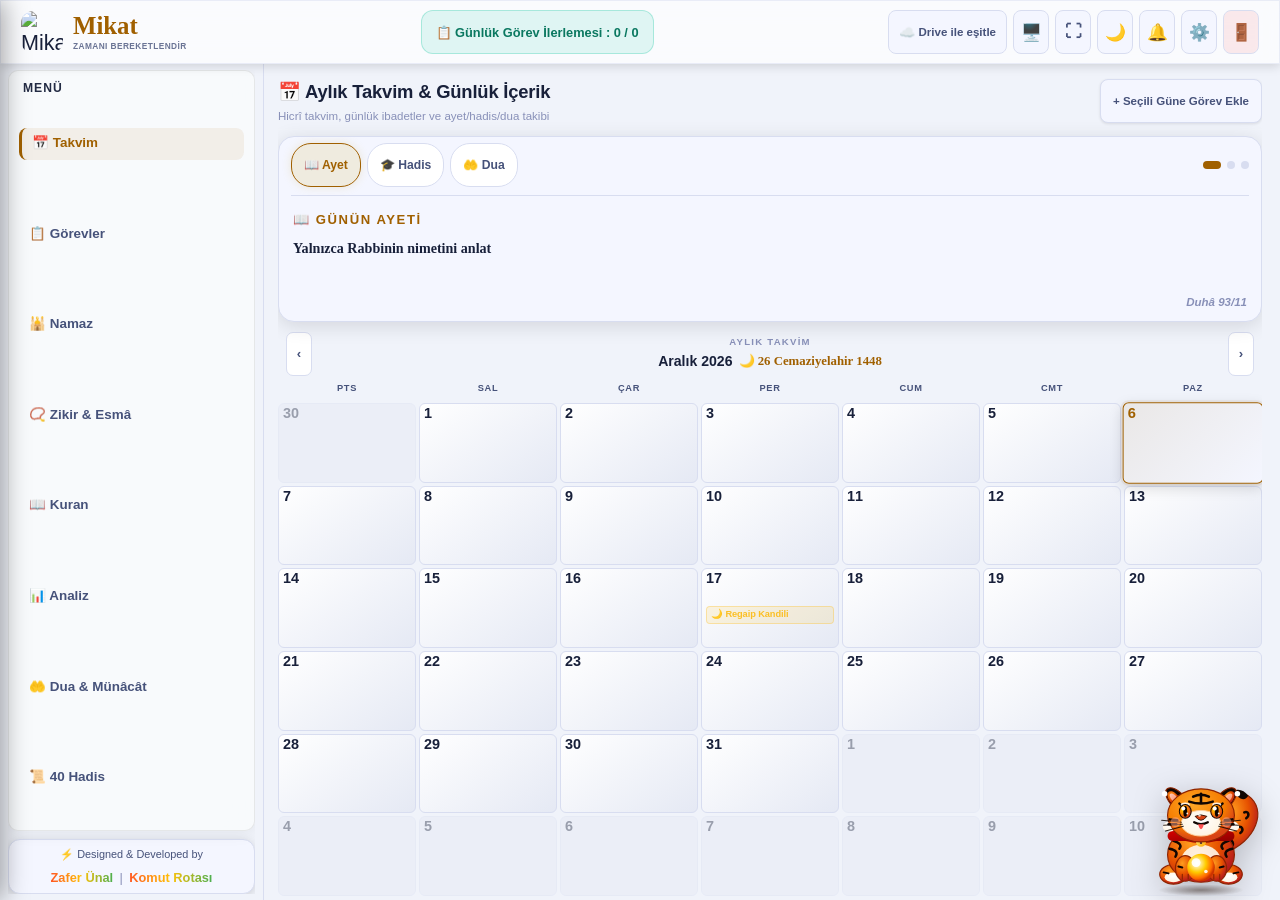
==== commit f52df96a: "Mikat Drive eşitlemesi ve kayıt koruması" ====
--- a/index.html
+++ b/index.html
@@ -10,7 +10,7 @@
 -->
   <meta charset="UTF-8">
   <meta http-equiv="Content-Security-Policy"
-    content="default-src 'self'; script-src 'self' 'unsafe-inline' https://cdnjs.cloudflare.com; connect-src 'self' https://api.aladhan.com https://fonts.googleapis.com https://fonts.gstatic.com; style-src 'self' 'unsafe-inline' https://fonts.googleapis.com https://cdnjs.cloudflare.com; font-src 'self' https://fonts.gstatic.com https://cdnjs.cloudflare.com data:; img-src 'self' data:; frame-src 'none'; object-src 'none';">
+    content="default-src 'self'; script-src 'self' 'unsafe-inline' https://cdnjs.cloudflare.com https://accounts.google.com; connect-src 'self' https://www.googleapis.com https://oauth2.googleapis.com https://accounts.google.com https://api.aladhan.com https://fonts.googleapis.com https://fonts.gstatic.com; style-src 'self' 'unsafe-inline' https://accounts.google.com https://fonts.googleapis.com https://cdnjs.cloudflare.com; font-src 'self' https://fonts.gstatic.com https://cdnjs.cloudflare.com data:; img-src 'self' data:; frame-src https://accounts.google.com; object-src 'none';">
   <meta name="viewport" content="width=device-width, initial-scale=1.0">
   <meta name="theme-color" content="#0d1117">
   <meta name="description"
@@ -65,6 +65,10 @@
 
     <!-- Sağ Taraf: Akıllı Tahta, Tam Ekran, Tema, Bildirimler, Ayarlar -->
     <div class="top-r" style="display:flex; align-items:center; gap:6px;">
+      <button type="button" class="tbtn drive-header-btn" id="driveHeaderBtn" aria-label="Drive ile eşitle">
+        <span aria-hidden="true">☁️</span>
+        <span class="drive-header-status" id="driveHeaderStatus" aria-live="polite">Drive ile eşitle</span>
+      </button>
       <button class="tbtn" id="smartboardBtn" onclick="toggleSmartboardMode()"
         title="Akıllı Tahta Modu (Yazı/Buton Büyüt)" style="width:36px; height:36px; font-size:1.05rem;">🖥️</button>
       <button class="tbtn" id="fullscreenBtn" onclick="toggleFullscreen()" title="Tam Ekran Modu"
@@ -1698,6 +1702,29 @@
         
         <!-- SEKME 1: GÖRÜNÜM & BİLDİRİM -->
         <div id="setTab-general" class="settings-tab-content">
+          <div class="set-group" id="driveSyncBox">
+            <div class="set-group-title">☁️ Google Drive eşitleme</div>
+            <div class="set-row-col">
+              <div class="set-row-title" id="driveAccount">Bağlı değil</div>
+              <div class="set-row-sub">Görevler ve takip kayıtları Drive’ın uygulamaya özel alanına gönderilir. Konum, şehir, tema ve bildirim tercihi bu cihazda kalır.</div>
+              <label class="set-row-sub" for="driveClientId">Google OAuth istemci kimliği</label>
+              <div class="drive-config">
+                <input type="text" id="driveClientId" placeholder="…apps.googleusercontent.com"
+                  spellcheck="false" autocomplete="off" autocapitalize="off">
+                <button type="button" class="cbtn2 drive-action" id="driveConfigBtn">Kaydet</button>
+              </div>
+              <div class="drive-actions">
+                <button type="button" class="cbtn drive-action" id="driveSyncNowBtn">Google ile bağlan</button>
+                <button type="button" class="cbtn2 drive-action" id="driveDisconnectBtn" hidden>Bu cihazda bağlantıyı kes</button>
+              </div>
+              <div class="set-row-sub drive-status" id="driveStatus" role="status"></div>
+              <div class="drive-conflict" id="driveConflict" hidden>
+                <div class="set-row-title">Eşitlemede farklı kopyalar bulundu</div>
+                <div class="set-row-sub">Etkin kopyayı seçin. Diğer kopyalar Drive’da saklanır.</div>
+                <div class="drive-actions" id="driveConflictChoices"></div>
+              </div>
+            </div>
+          </div>
           <div class="set-group">
             <div class="set-group-title">👤 Profil &amp; Görünüm</div>
             
@@ -2441,6 +2468,7 @@
   </nav>
 
   <script defer src="app.js"></script>
+  <script defer src="js/drive-sync.js"></script>
 </body>
 
-</html>+</html>
--- a/styles.css
+++ b/styles.css
@@ -8551,4 +8551,58 @@
 .focus-btn-reset:hover {
   border-color: var(--rose) !important;
   color: var(--rose) !important;
-}+}
+/* Google Drive eşitlemesi */
+.drive-header-btn[data-state="ready"] { color: var(--teal); }
+.drive-header-btn[data-state="attention"] { color: var(--gold); }
+.drive-header-btn:disabled,
+.drive-action:disabled { cursor: wait; opacity: .65; }
+
+.drive-header-status { font-size: .72rem; }
+.drive-config,
+.drive-actions {
+  display: flex;
+  gap: 8px;
+  width: 100%;
+  align-items: center;
+}
+.drive-actions { flex-wrap: wrap; }
+
+.drive-config input {
+  flex: 1;
+  min-width: 0;
+  padding: 8px 12px;
+  border: 1px solid var(--bd);
+  border-radius: 8px;
+  background: var(--bg);
+  color: var(--tx);
+}
+.drive-actions .drive-action,
+.drive-config .drive-action {
+  width: auto;
+  margin: 0;
+  padding: 8px 12px;
+  flex-shrink: 0;
+}
+.drive-action[hidden],
+.drive-conflict[hidden] { display: none; }
+
+.drive-status[data-state="error"] { color: var(--rose); }
+.drive-status[data-state="ok"] { color: var(--teal); }
+.drive-conflict {
+  display: grid;
+  gap: 8px;
+  padding: 10px;
+  border: 1px solid var(--gold);
+  border-radius: 8px;
+}
+
+@media (max-width: 768px) {
+  .top-r { display: flex !important; }
+  .top-r .drive-header-btn {
+    display: inline-flex !important;
+    min-width: 36px;
+    padding-inline: 8px;
+  }
+  .drive-header-status { display: none; }
+}
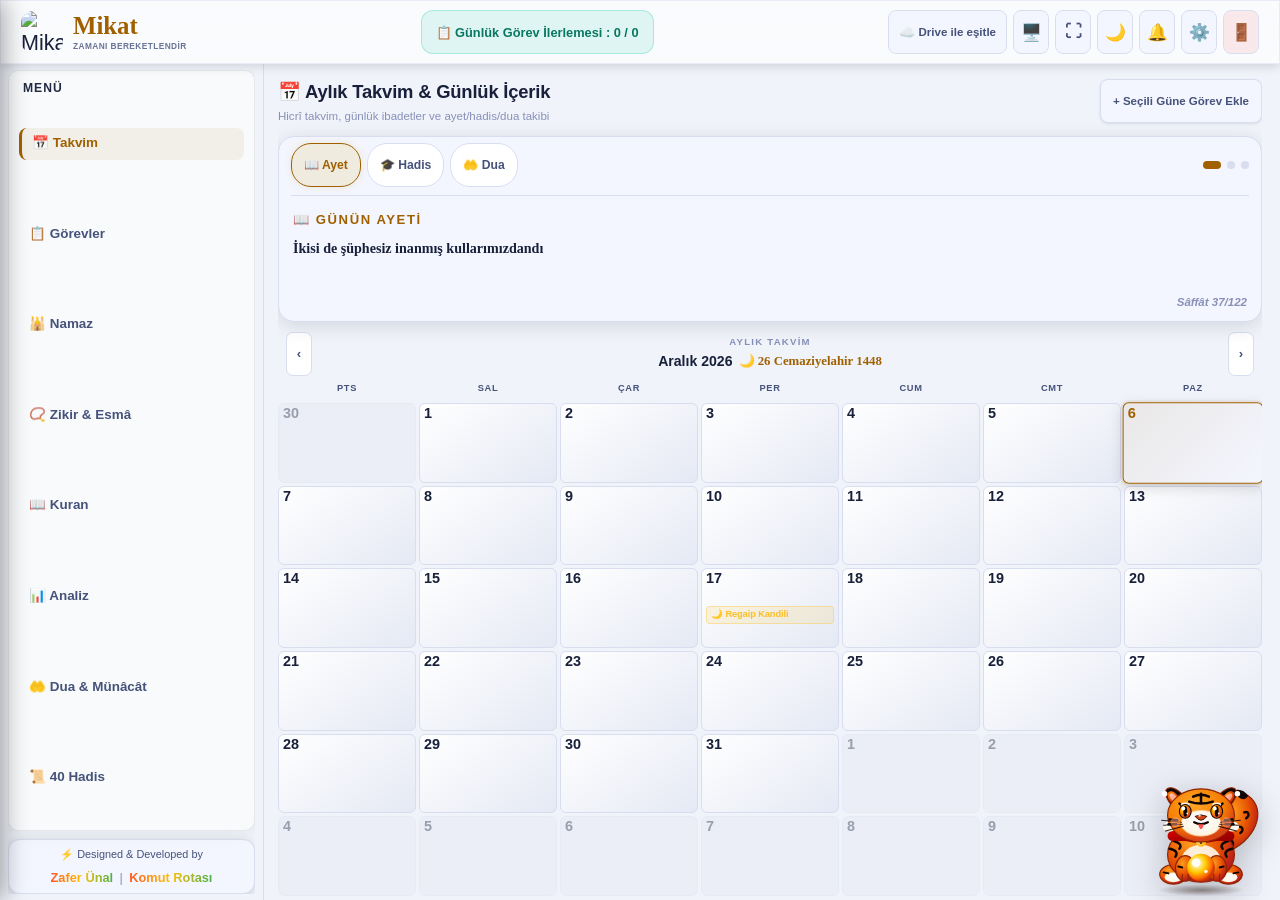
==== commit 488cff24: "Mikat mobil yönetim girişi ve Drive düğmelerini düzelt" ====
--- a/index.html
+++ b/index.html
@@ -39,7 +39,7 @@
 
   <!-- ═══ ÜST BAR ═══ -->
   <div class="topbar">
-    <div style="display:flex; align-items:center; gap:8px;">
+    <div class="topbar-brand" style="display:flex; align-items:center; gap:8px;">
       <!-- Mobil Hamburger Butonu (sadece < 768px'de sol tarafta görünür) -->
       <button class="tbtn hamburger-btn" id="hamburgerBtn" onclick="toggleMobileDrawer()" title="Menü"
         aria-label="Menü" style="display:none;">☰</button>
@@ -109,6 +109,8 @@
       <button class="menu-item-vertical" data-view="teacher" style="display: none;" onclick="showView('teacher', this); closeMobileDrawer();">🏫 Bilişimci Hocam</button>
 
       <button class="menu-item-vertical" onclick="openSettings(); closeMobileDrawer();" style="margin-top:8px;">⚙️ Ayarlar &amp; Sistem</button>
+
+      <a href="admin.html" class="menu-item-vertical mobile-admin-link">🔐 Yönetim Paneli</a>
 
       <!-- Mobil Hızlı Aksiyon Butonları (Header Ortak Standartları) -->
       <div class="drawer-actions-grid" style="display: grid; grid-template-columns: repeat(3, 1fr); gap: 6px; margin-top: 10px;">
--- a/styles.css
+++ b/styles.css
@@ -8559,6 +8559,19 @@
 .drive-action:disabled { cursor: wait; opacity: .65; }
 
 .drive-header-status { font-size: .72rem; }
+.mobile-admin-link {
+  display: flex;
+  align-items: center;
+  text-decoration: none;
+  color: var(--tx);
+}
+.mobile-drawer-menu { min-height: 0; }
+.mobile-drawer-menu > * { flex-shrink: 0; }
+#driveSyncBox,
+#driveSyncBox .set-row-col,
+.drive-conflict { min-width: 0; }
+#driveAccount,
+.drive-status { overflow-wrap: anywhere; }
 .drive-config,
 .drive-actions {
   display: flex;
@@ -8598,11 +8611,37 @@
 }
 
 @media (max-width: 768px) {
-  .top-r { display: flex !important; }
+  .topbar { grid-template-columns: minmax(0, 1fr) 36px !important; }
+  .topbar-brand,
+  .brand > div:last-child { min-width: 0; }
+  .topbar-brand .brand { min-width: 0; flex-shrink: 1 !important; }
+  .brand-sub { overflow: hidden; text-overflow: ellipsis; }
+  .top-r { display: flex !important; min-width: 0; gap: 0 !important; }
   .top-r .drive-header-btn {
     display: inline-flex !important;
+    box-sizing: border-box;
+    width: 36px;
     min-width: 36px;
-    padding-inline: 8px;
+    max-width: 36px;
+    height: 36px;
+    padding: 0;
   }
   .drive-header-status { display: none; }
-}
+  .drive-config,
+  .drive-actions { flex-direction: column; align-items: stretch; }
+  .drive-config input {
+    box-sizing: border-box;
+    width: 100%;
+    font-size: 16px;
+  }
+  .drive-config .drive-action,
+  .drive-actions .drive-action {
+    box-sizing: border-box;
+    width: 100%;
+    min-width: 0;
+    max-width: 100%;
+    flex-shrink: 1;
+    white-space: normal;
+    overflow-wrap: anywhere;
+  }
+}
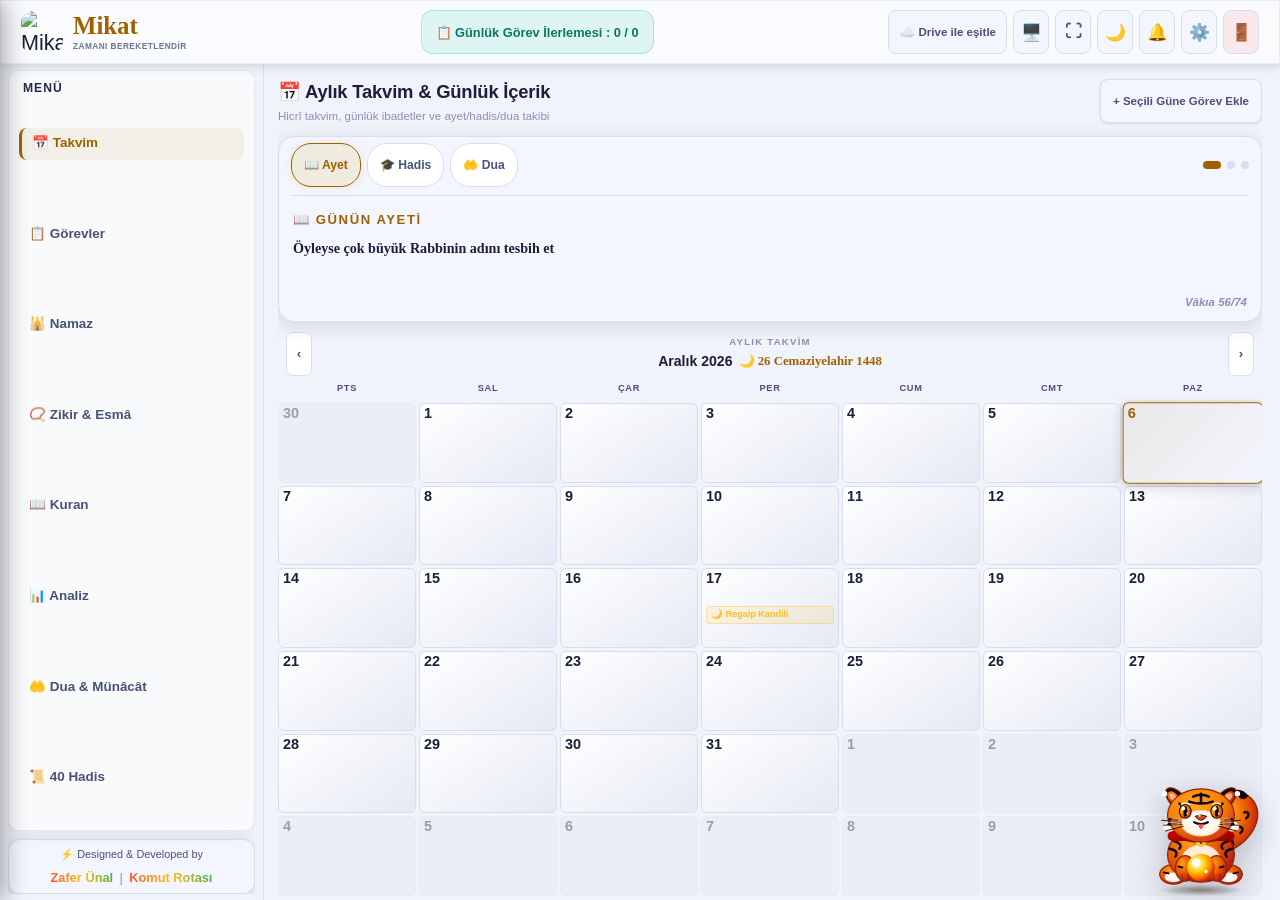
==== commit 7cbec64a: "Mikat mobil eşitleme düğmesini sağda büyüt ve üst barı sabitle" ====
--- a/index.html
+++ b/index.html
@@ -68,6 +68,7 @@
       <button type="button" class="tbtn drive-header-btn" id="driveHeaderBtn" aria-label="Drive ile eşitle">
         <span aria-hidden="true">☁️</span>
         <span class="drive-header-status" id="driveHeaderStatus" aria-live="polite">Drive ile eşitle</span>
+        <span class="drive-header-mobile-label" aria-hidden="true">Eşitle</span>
       </button>
       <button class="tbtn" id="smartboardBtn" onclick="toggleSmartboardMode()"
         title="Akıllı Tahta Modu (Yazı/Buton Büyüt)" style="width:36px; height:36px; font-size:1.05rem;">🖥️</button>
--- a/styles.css
+++ b/styles.css
@@ -8559,6 +8559,7 @@
 .drive-action:disabled { cursor: wait; opacity: .65; }
 
 .drive-header-status { font-size: .72rem; }
+.drive-header-mobile-label { display: none; }
 .mobile-admin-link {
   display: flex;
   align-items: center;
@@ -8611,21 +8612,43 @@
 }
 
 @media (max-width: 768px) {
-  .topbar { grid-template-columns: minmax(0, 1fr) 36px !important; }
-  .topbar-brand,
+  .topbar {
+    display: grid !important;
+    grid-template-columns: minmax(0, 1fr) clamp(100px, 32vw, 128px) !important;
+    grid-template-rows: 1fr;
+    box-sizing: border-box;
+  }
+  .topbar-brand {
+    grid-column: 1;
+    grid-row: 1;
+    min-width: 0;
+  }
   .brand > div:last-child { min-width: 0; }
   .topbar-brand .brand { min-width: 0; flex-shrink: 1 !important; }
   .brand-sub { overflow: hidden; text-overflow: ellipsis; }
-  .top-r { display: flex !important; min-width: 0; gap: 0 !important; }
+  .top-r {
+    display: flex !important;
+    grid-column: 2;
+    grid-row: 1;
+    justify-self: end;
+    justify-content: flex-end;
+    width: 100%;
+    min-width: 0;
+    gap: 0 !important;
+    flex-wrap: nowrap;
+  }
   .top-r .drive-header-btn {
     display: inline-flex !important;
     box-sizing: border-box;
-    width: 36px;
-    min-width: 36px;
-    max-width: 36px;
-    height: 36px;
-    padding: 0;
-  }
+    flex: none;
+    width: 100%;
+    min-width: 0;
+    max-width: 100%;
+    height: 44px;
+    padding: 0 10px;
+  }
+  .top-r .drive-header-btn > span:first-child { font-size: 1.1rem; }
+  .top-r .drive-header-btn .drive-header-mobile-label { display: inline; font-size: .82rem; }
   .drive-header-status { display: none; }
   .drive-config,
   .drive-actions { flex-direction: column; align-items: stretch; }
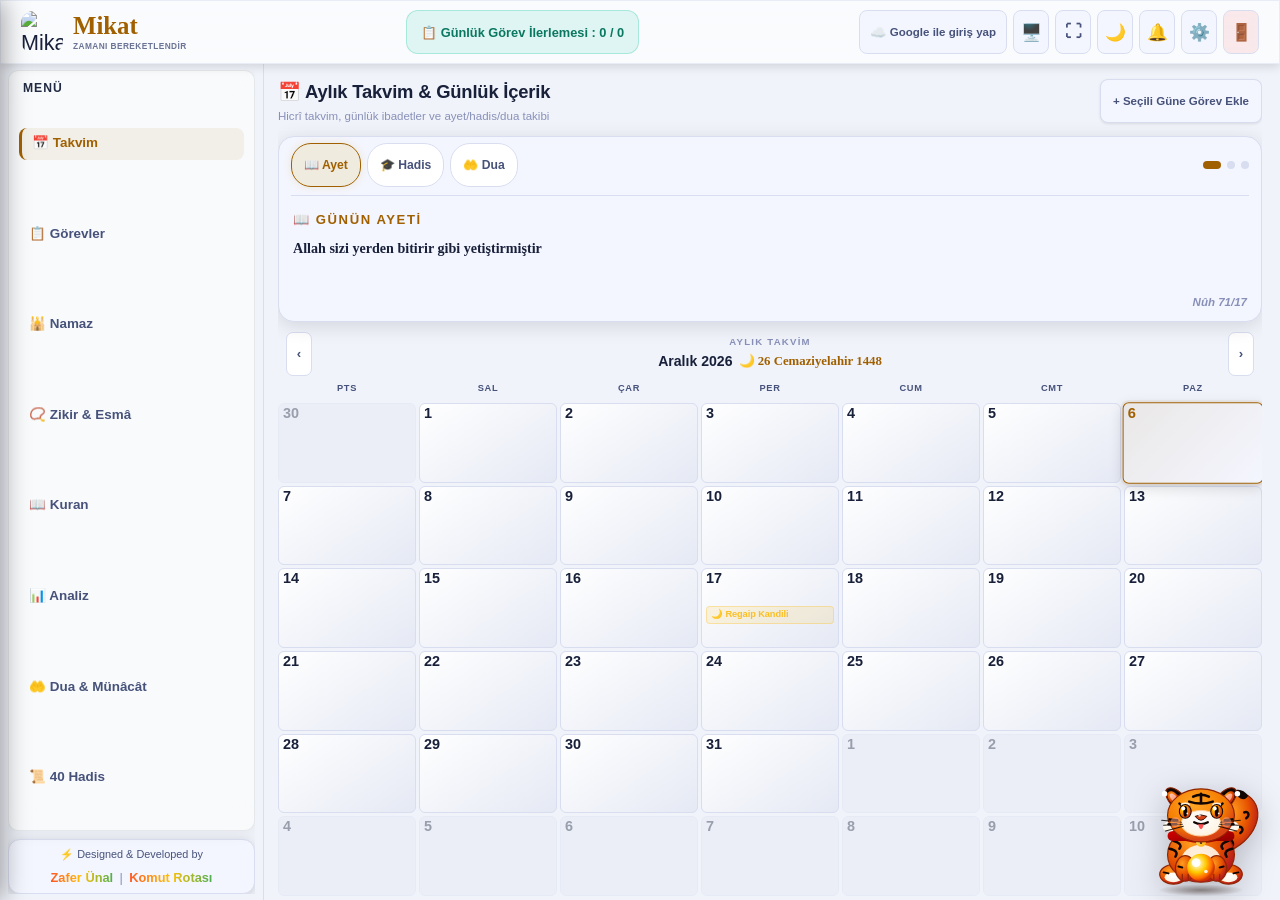
==== commit 96835801: "Google hesabıyla giriş ve isteğe bağlı Drive bağlantısı Hazır web istemcisi ve kullanıcı eylemiyle y" ====
--- a/index.html
+++ b/index.html
@@ -67,8 +67,8 @@
     <div class="top-r" style="display:flex; align-items:center; gap:6px;">
       <button type="button" class="tbtn drive-header-btn" id="driveHeaderBtn" aria-label="Drive ile eşitle">
         <span aria-hidden="true">☁️</span>
-        <span class="drive-header-status" id="driveHeaderStatus" aria-live="polite">Drive ile eşitle</span>
-        <span class="drive-header-mobile-label" aria-hidden="true">Eşitle</span>
+        <span class="drive-header-status" id="driveHeaderStatus" aria-live="polite">Google ile giriş yap</span>
+        <span class="drive-header-mobile-label" id="driveHeaderMobileLabel" aria-hidden="true">Giriş yap</span>
       </button>
       <button class="tbtn" id="smartboardBtn" onclick="toggleSmartboardMode()"
         title="Akıllı Tahta Modu (Yazı/Buton Büyüt)" style="width:36px; height:36px; font-size:1.05rem;">🖥️</button>
@@ -1705,21 +1705,39 @@
         
         <!-- SEKME 1: GÖRÜNÜM & BİLDİRİM -->
         <div id="setTab-general" class="settings-tab-content">
+          <div class="set-group" id="googleAccountBox">
+            <div class="set-group-title">👤 Google hesabı</div>
+            <div class="set-row-col">
+              <div class="set-row-title" id="googleAccount">Google hesabıyla giriş yapılmadı</div>
+              <div class="set-row-sub">Giriş yapmak isteğe bağlıdır. Hesabınızı seçmek görevlerinizi Drive’a göndermez; eşitlemeyi aşağıdan ayrıca açabilirsiniz. Google şifreniz Mikat’a verilmez.</div>
+              <div class="drive-actions">
+                <button type="button" class="cbtn drive-action" id="googlePrepareBtn">Google ile giriş yap</button>
+                <button type="button" class="cbtn2 drive-action" id="googleSignOutBtn" hidden>Bu cihazda çıkış yap</button>
+              </div>
+              <div class="google-provider" id="googleSignInButton" hidden></div>
+              <div class="set-row-sub drive-status" id="googleAccountStatus" role="status" aria-live="polite"></div>
+              <div class="set-row-sub">Hesap bilgisi yalnızca bu sekmede tutulur. Giriş yapmadan da Mikat’ı kullanabilirsiniz.</div>
+            </div>
+          </div>
           <div class="set-group" id="driveSyncBox">
             <div class="set-group-title">☁️ Google Drive eşitleme</div>
             <div class="set-row-col">
               <div class="set-row-title" id="driveAccount">Bağlı değil</div>
-              <div class="set-row-sub">Görevler ve takip kayıtları Drive’ın uygulamaya özel alanına gönderilir. Konum, şehir, tema ve bildirim tercihi bu cihazda kalır.</div>
-              <label class="set-row-sub" for="driveClientId">Google OAuth istemci kimliği</label>
-              <div class="drive-config">
-                <input type="text" id="driveClientId" placeholder="…apps.googleusercontent.com"
-                  spellcheck="false" autocomplete="off" autocapitalize="off">
-                <button type="button" class="cbtn2 drive-action" id="driveConfigBtn">Kaydet</button>
-              </div>
+              <div class="set-row-sub">Eşitlemeyi açarsanız görev ve takip kayıtlarınız kendi Drive hesabınızın uygulama alanına gönderilir. Konum, şehir, tema ve bildirim tercihi bu cihazda kalır. Mevcut Drive yedeğine ayrıca parola şifrelemesi uygulanmaz.</div>
               <div class="drive-actions">
-                <button type="button" class="cbtn drive-action" id="driveSyncNowBtn">Google ile bağlan</button>
+                <button type="button" class="cbtn drive-action" id="driveSyncNowBtn">Drive eşitlemesini aç</button>
                 <button type="button" class="cbtn2 drive-action" id="driveDisconnectBtn" hidden>Bu cihazda bağlantıyı kes</button>
               </div>
+              <details class="drive-advanced">
+                <summary>Kişisel Google projesi kullan</summary>
+                <p class="set-row-sub">Normal kullanımda bu ayarı yapmanız gerekmez. Kendi Google Cloud projenizi kullanıyorsanız web istemci kimliğinizi girebilirsiniz. Boş bırakıp kaydetmek Mikat’ın standart bağlantısına döner.</p>
+                <label class="set-row-sub" for="driveClientId">Web istemci kimliği (isteğe bağlı)</label>
+                <div class="drive-config">
+                  <input type="text" id="driveClientId" placeholder="…apps.googleusercontent.com"
+                    spellcheck="false" autocomplete="off" autocapitalize="off">
+                  <button type="button" class="cbtn2 drive-action" id="driveConfigBtn">Kaydet</button>
+                </div>
+              </details>
               <div class="set-row-sub drive-status" id="driveStatus" role="status"></div>
               <div class="drive-conflict" id="driveConflict" hidden>
                 <div class="set-row-title">Eşitlemede farklı kopyalar bulundu</div>
@@ -2471,6 +2489,7 @@
   </nav>
 
   <script defer src="app.js"></script>
+  <script defer src="js/google-account.js"></script>
   <script defer src="js/drive-sync.js"></script>
 </body>
 
--- a/styles.css
+++ b/styles.css
@@ -8603,6 +8603,25 @@
 
 .drive-status[data-state="error"] { color: var(--rose); }
 .drive-status[data-state="ok"] { color: var(--teal); }
+.google-provider {
+  box-sizing: border-box;
+  width: 100%;
+  min-width: 0;
+  padding: 4px 0;
+}
+.google-provider[hidden] { display: none; }
+.google-provider[aria-busy="true"] { pointer-events: none; opacity: .65; }
+#googleAccountBox, #googleAccountBox .set-row-col { min-width: 0; }
+#googleAccount { overflow-wrap: anywhere; }
+.drive-advanced {
+  width: 100%;
+  min-width: 0;
+  margin-top: 8px;
+  padding-top: 8px;
+  border-top: 1px solid var(--bd);
+}
+.drive-advanced summary { cursor: pointer; font-size: .85rem; }
+.drive-advanced .drive-config { margin-top: 8px; }
 .drive-conflict {
   display: grid;
   gap: 8px;
